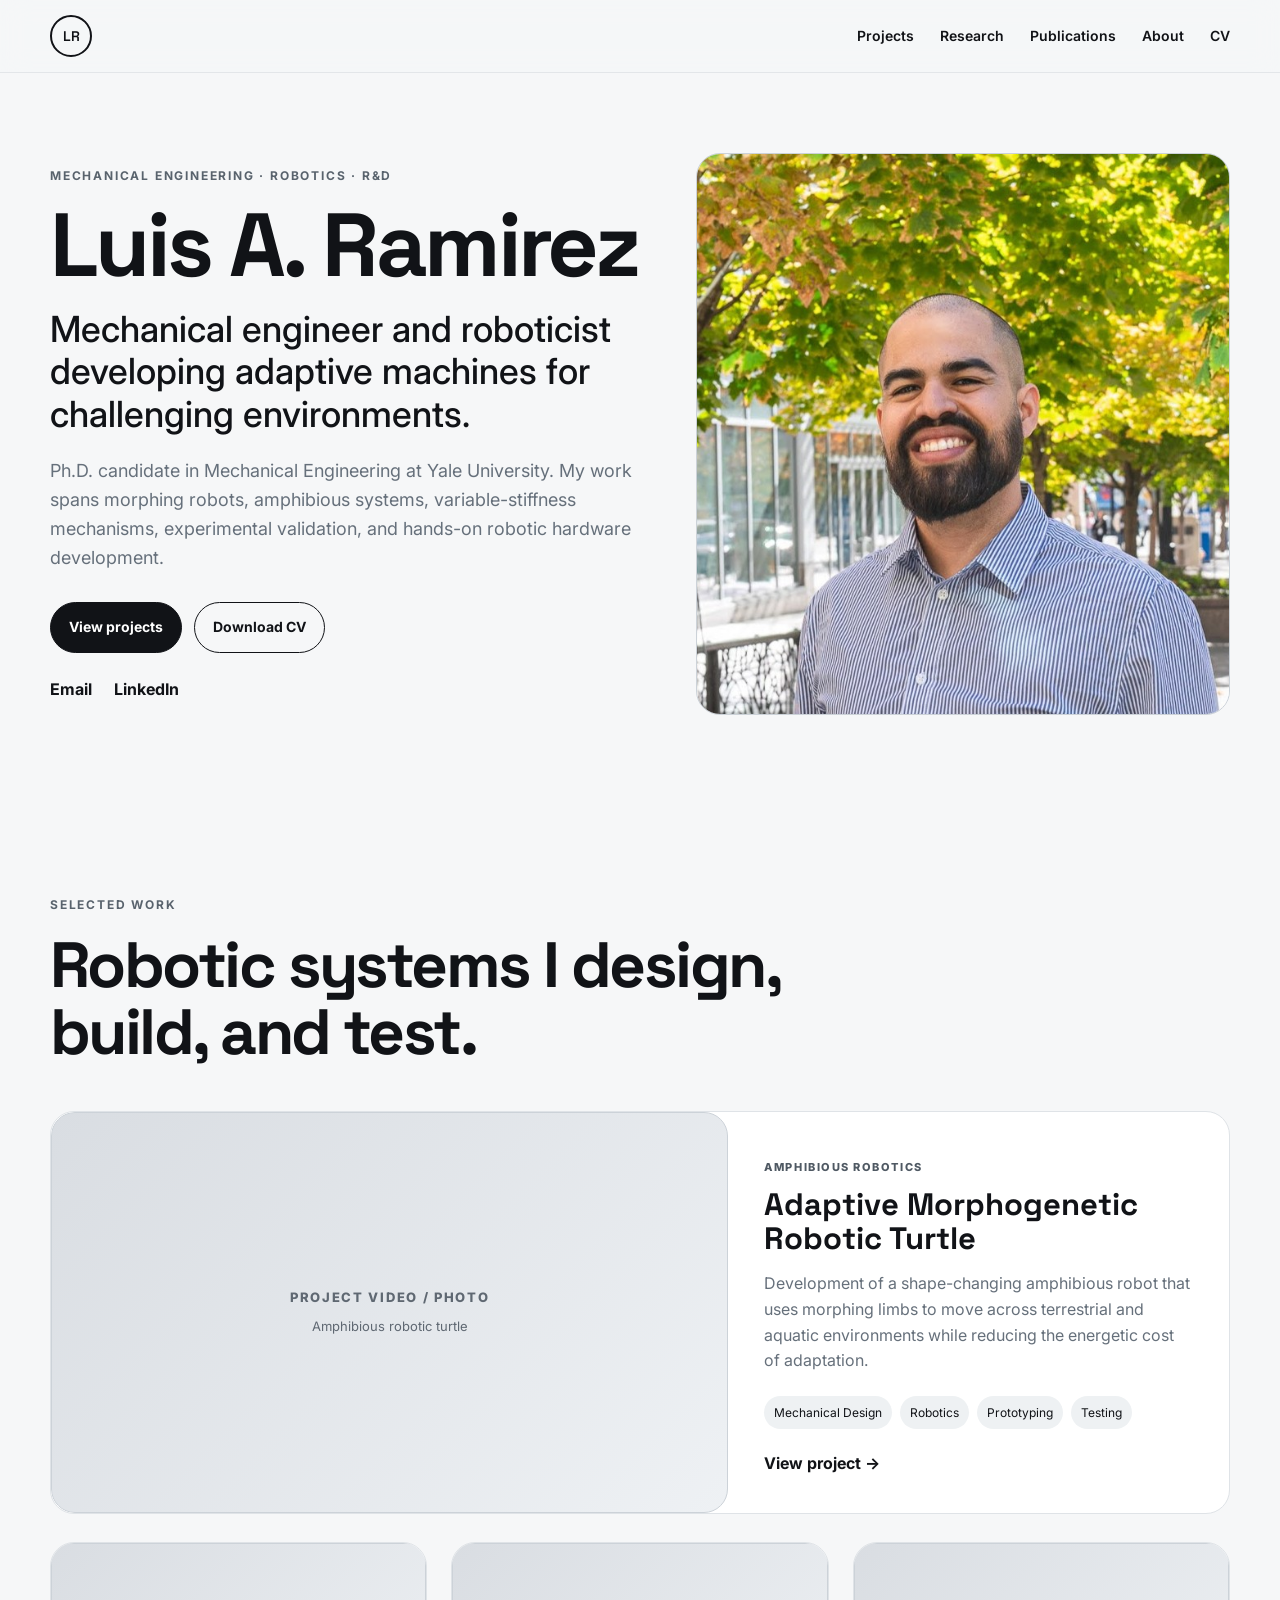
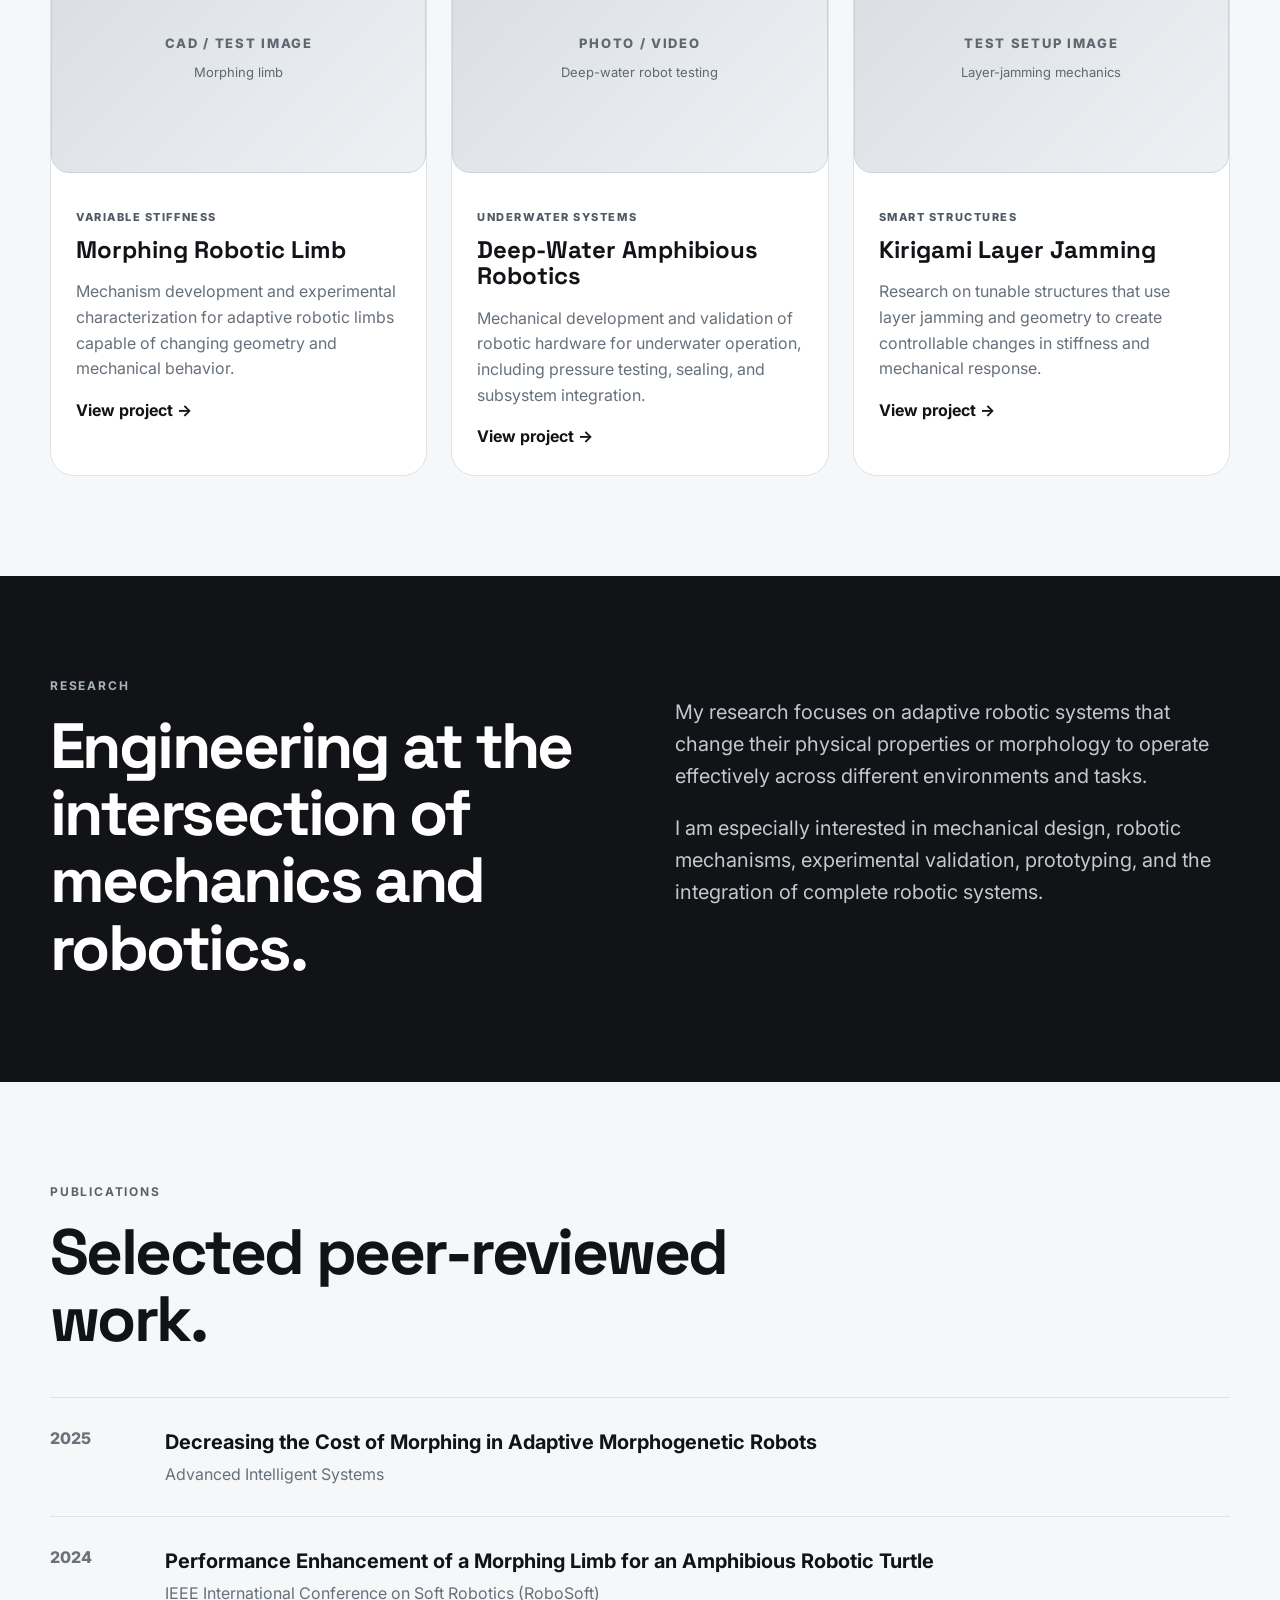
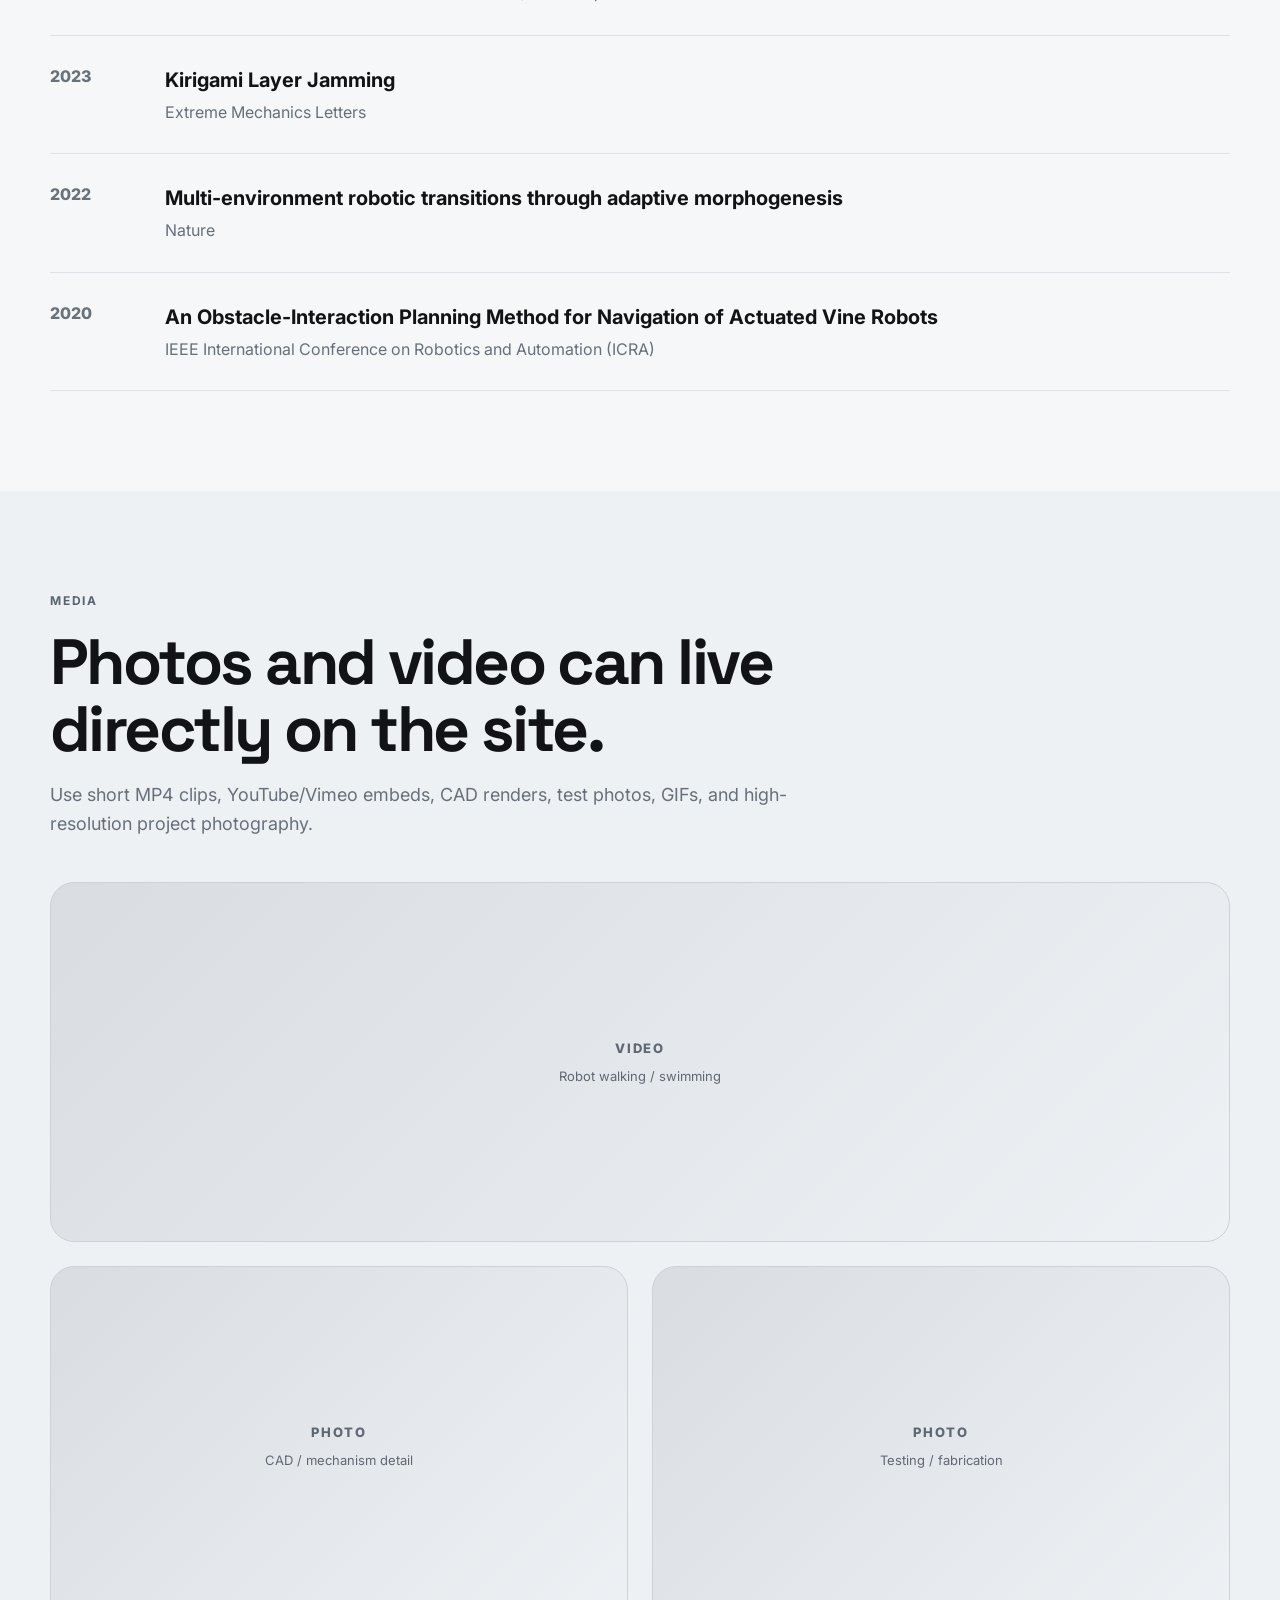
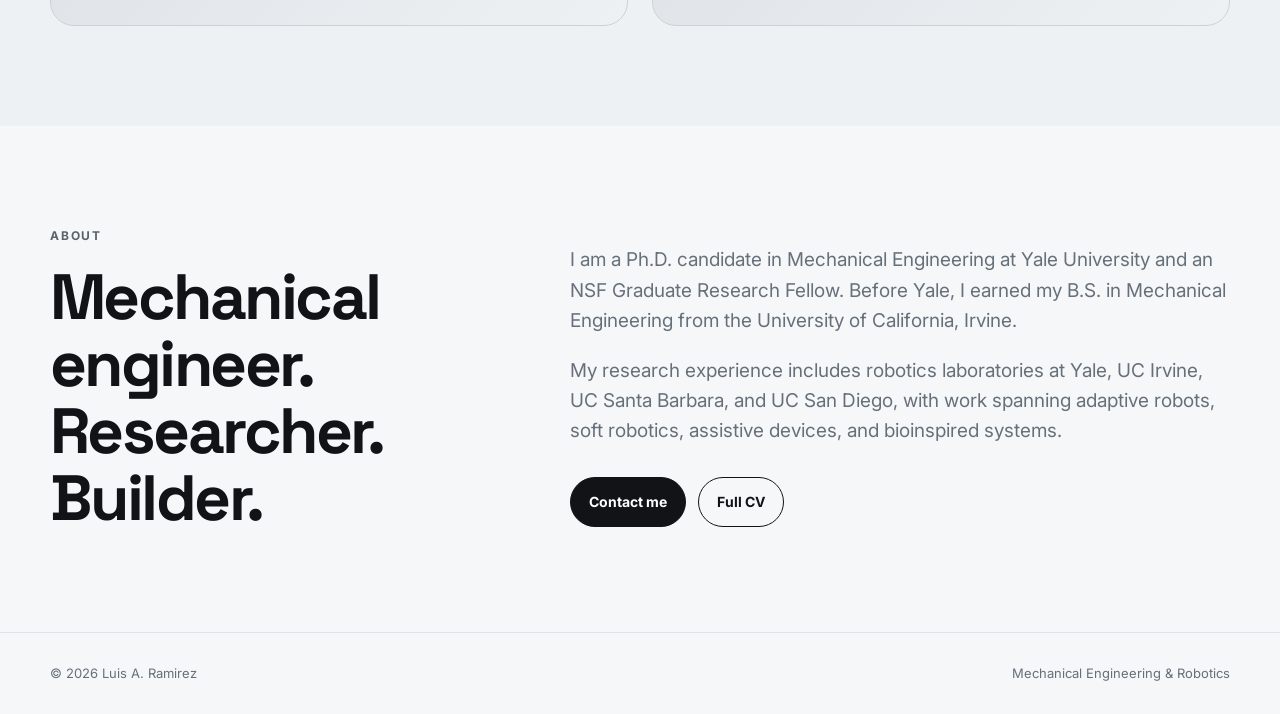
==== index.html @ f8707382 "Add headshot to homepage" ====
<!DOCTYPE html>
<html lang="en">
<head>
  <meta charset="UTF-8" />
  <meta name="viewport" content="width=device-width, initial-scale=1.0" />
  <meta name="description" content="Luis A. Ramirez — Mechanical Engineer and Roboticist. Research in adaptive, amphibious, and morphing robotic systems." />
  <title>Luis A. Ramirez | Mechanical Engineer & Roboticist</title>
  <link rel="preconnect" href="https://fonts.googleapis.com">
  <link rel="preconnect" href="https://fonts.gstatic.com" crossorigin>
  <link href="https://fonts.googleapis.com/css2?family=Inter:wght@400;500;600;700&family=Space+Grotesk:wght@500;600;700&display=swap" rel="stylesheet">
  <link rel="stylesheet" href="styles.css" />
</head>
<body>
  <header class="nav-wrap">
    <nav class="nav container">
      <a class="brand" href="#top">LR</a>
      <div class="nav-links">
        <a href="#projects">Projects</a>
        <a href="#research">Research</a>
        <a href="#publications">Publications</a>
        <a href="#about">About</a>
        <a href="Luis_Ramirez_CV.pdf" target="_blank" rel="noopener">CV</a>
      </div>
    </nav>
  </header>

  <main id="top">
    <section class="hero container">
      <div class="hero-copy">
        <p class="eyebrow">MECHANICAL ENGINEERING · ROBOTICS · R&D</p>
        <h1>Luis A. Ramirez</h1>
        <p class="hero-subtitle">Mechanical engineer and roboticist developing adaptive machines for challenging environments.</p>
        <p class="hero-body">Ph.D. candidate in Mechanical Engineering at Yale University. My work spans morphing robots, amphibious systems, variable-stiffness mechanisms, experimental validation, and hands-on robotic hardware development.</p>
        <div class="hero-actions">
          <a class="button primary" href="#projects">View projects</a>
          <a class="button secondary" href="Luis_Ramirez_CV.pdf" target="_blank" rel="noopener">Download CV</a>
        </div>
        <div class="social-row">
          <a href="mailto:luis.ramirez@yale.edu">Email</a>
          <a href="https://www.linkedin.com/in/luis-ramirez21" target="_blank" rel="noopener">LinkedIn</a>
        </div>
      </div>
      <div class="hero-media media-placeholder tall">
        <img
          src="assets/images/headshot.jpg"
          alt="Headshot of Luis Ramirez"
          style="width:100%; height:100%; min-height:560px; object-fit:cover;"
          >
      </div>

    </section>

    <section id="projects" class="section container">
      <div class="section-heading">
        <p class="eyebrow">SELECTED WORK</p>
        <h2>Robotic systems I design, build, and test.</h2>
      </div>

      <article class="project-card featured">
        <div class="project-media media-placeholder">
          <div>
            <span>PROJECT VIDEO / PHOTO</span>
            <small>Amphibious robotic turtle</small>
          </div>
        </div>
        <div class="project-copy">
          <p class="project-kicker">AMPHIBIOUS ROBOTICS</p>
          <h3>Adaptive Morphogenetic Robotic Turtle</h3>
          <p>Development of a shape-changing amphibious robot that uses morphing limbs to move across terrestrial and aquatic environments while reducing the energetic cost of adaptation.</p>
          <div class="tag-row"><span>Mechanical Design</span><span>Robotics</span><span>Prototyping</span><span>Testing</span></div>
          <a class="text-link" href="projects/amphibious-robot.html">View project →</a>
        </div>
      </article>

      <div class="project-grid">
        <article class="project-card compact">
          <div class="project-media media-placeholder small"><div><span>CAD / TEST IMAGE</span><small>Morphing limb</small></div></div>
          <div class="project-copy">
            <p class="project-kicker">VARIABLE STIFFNESS</p>
            <h3>Morphing Robotic Limb</h3>
            <p>Mechanism development and experimental characterization for adaptive robotic limbs capable of changing geometry and mechanical behavior.</p>
            <a class="text-link" href="projects/morphing-limb.html">View project →</a>
          </div>
        </article>

        <article class="project-card compact">
          <div class="project-media media-placeholder small"><div><span>PHOTO / VIDEO</span><small>Deep-water robot testing</small></div></div>
          <div class="project-copy">
            <p class="project-kicker">UNDERWATER SYSTEMS</p>
            <h3>Deep-Water Amphibious Robotics</h3>
            <p>Mechanical development and validation of robotic hardware for underwater operation, including pressure testing, sealing, and subsystem integration.</p>
            <a class="text-link" href="projects/deep-water.html">View project →</a>
          </div>
        </article>

        <article class="project-card compact">
          <div class="project-media media-placeholder small"><div><span>TEST SETUP IMAGE</span><small>Layer-jamming mechanics</small></div></div>
          <div class="project-copy">
            <p class="project-kicker">SMART STRUCTURES</p>
            <h3>Kirigami Layer Jamming</h3>
            <p>Research on tunable structures that use layer jamming and geometry to create controllable changes in stiffness and mechanical response.</p>
            <a class="text-link" href="projects/layer-jamming.html">View project →</a>
          </div>
        </article>
      </div>
    </section>

    <section id="research" class="section section-dark">
      <div class="container split">
        <div>
          <p class="eyebrow">RESEARCH</p>
          <h2>Engineering at the intersection of mechanics and robotics.</h2>
        </div>
        <div class="research-copy">
          <p>My research focuses on adaptive robotic systems that change their physical properties or morphology to operate effectively across different environments and tasks.</p>
          <p>I am especially interested in mechanical design, robotic mechanisms, experimental validation, prototyping, and the integration of complete robotic systems.</p>
        </div>
      </div>
    </section>

    <section id="publications" class="section container">
      <div class="section-heading">
        <p class="eyebrow">PUBLICATIONS</p>
        <h2>Selected peer-reviewed work.</h2>
      </div>
      <div class="pub-list">
        <article class="pub"><span>2025</span><div><h3>Decreasing the Cost of Morphing in Adaptive Morphogenetic Robots</h3><p>Advanced Intelligent Systems</p></div></article>
        <article class="pub"><span>2024</span><div><h3>Performance Enhancement of a Morphing Limb for an Amphibious Robotic Turtle</h3><p>IEEE International Conference on Soft Robotics (RoboSoft)</p></div></article>
        <article class="pub"><span>2023</span><div><h3>Kirigami Layer Jamming</h3><p>Extreme Mechanics Letters</p></div></article>
        <article class="pub"><span>2022</span><div><h3>Multi-environment robotic transitions through adaptive morphogenesis</h3><p>Nature</p></div></article>
        <article class="pub"><span>2020</span><div><h3>An Obstacle-Interaction Planning Method for Navigation of Actuated Vine Robots</h3><p>IEEE International Conference on Robotics and Automation (ICRA)</p></div></article>
      </div>
    </section>

    <section class="section media-section">
      <div class="container">
        <div class="section-heading">
          <p class="eyebrow">MEDIA</p>
          <h2>Photos and video can live directly on the site.</h2>
          <p class="section-intro">Use short MP4 clips, YouTube/Vimeo embeds, CAD renders, test photos, GIFs, and high-resolution project photography.</p>
        </div>
        <div class="media-grid">
          <div class="media-placeholder wide"><div><span>VIDEO</span><small>Robot walking / swimming</small></div></div>
          <div class="media-placeholder"><div><span>PHOTO</span><small>CAD / mechanism detail</small></div></div>
          <div class="media-placeholder"><div><span>PHOTO</span><small>Testing / fabrication</small></div></div>
        </div>
      </div>
    </section>

    <section id="about" class="section container about-grid">
      <div>
        <p class="eyebrow">ABOUT</p>
        <h2>Mechanical engineer. Researcher. Builder.</h2>
      </div>
      <div class="about-copy">
        <p>I am a Ph.D. candidate in Mechanical Engineering at Yale University and an NSF Graduate Research Fellow. Before Yale, I earned my B.S. in Mechanical Engineering from the University of California, Irvine.</p>
        <p>My research experience includes robotics laboratories at Yale, UC Irvine, UC Santa Barbara, and UC San Diego, with work spanning adaptive robots, soft robotics, assistive devices, and bioinspired systems.</p>
        <div class="about-actions"><a class="button primary" href="mailto:luis.ramirez@yale.edu">Contact me</a><a class="button secondary" href="Luis_Ramirez_CV.pdf" target="_blank" rel="noopener">Full CV</a></div>
      </div>
    </section>
  </main>

  <footer>
    <div class="container footer-inner"><span>© <span id="year"></span> Luis A. Ramirez</span><span>Mechanical Engineering & Robotics</span></div>
  </footer>
  <script src="script.js"></script>
</body>
</html>
---- styles.css ----
:root{--bg:#f6f7f8;--ink:#111317;--muted:#66707b;--line:#dfe3e7;--panel:#fff;--dark:#111317;--max:1180px;--radius:24px}
*{box-sizing:border-box}html{scroll-behavior:smooth}body{margin:0;background:var(--bg);color:var(--ink);font-family:Inter,system-ui,sans-serif;line-height:1.6}.container{width:min(var(--max),calc(100% - 40px));margin:auto}.nav-wrap{position:sticky;top:0;z-index:20;background:rgba(246,247,248,.9);backdrop-filter:blur(14px);border-bottom:1px solid rgba(223,227,231,.8)}.nav{height:72px;display:flex;align-items:center;justify-content:space-between}.brand{font:700 22px 'Space Grotesk',sans-serif;text-decoration:none;color:var(--ink);border:2px solid var(--ink);width:42px;height:42px;border-radius:50%;display:grid;place-items:center}.nav-links{display:flex;gap:26px}.nav a{color:var(--ink);text-decoration:none;font-weight:600;font-size:14px}.hero{min-height:78vh;padding:80px 0;display:grid;grid-template-columns:1.05fr .95fr;gap:56px;align-items:center}.eyebrow{font-size:12px;font-weight:700;letter-spacing:.15em;color:#59636d;margin:0 0 18px}.hero h1,.section h2{font-family:'Space Grotesk',sans-serif;letter-spacing:-.04em}.hero h1{font-size:clamp(52px,7vw,92px);line-height:.95;margin:0 0 20px}.hero-subtitle{font-size:clamp(23px,3vw,36px);line-height:1.18;font-weight:500;margin:0 0 22px}.hero-body{font-size:18px;color:var(--muted);max-width:720px}.hero-actions,.about-actions{display:flex;gap:12px;margin-top:30px;flex-wrap:wrap}.button{padding:13px 18px;border-radius:999px;text-decoration:none;font-weight:700;font-size:14px;border:1px solid var(--ink)}.primary{background:var(--ink);color:#fff}.secondary{color:var(--ink);background:transparent}.social-row{display:flex;gap:22px;margin-top:24px}.social-row a,.text-link{color:var(--ink);font-weight:700;text-decoration:none}.media-placeholder{background:linear-gradient(135deg,#d9dde2,#eef1f4);border:1px solid #ccd2d8;border-radius:var(--radius);min-height:360px;display:grid;place-items:center;text-align:center;color:#5f6872;overflow:hidden}.media-placeholder div{display:grid;gap:8px}.media-placeholder span{font-weight:800;font-size:13px;letter-spacing:.13em}.media-placeholder small{font-size:13px}.tall{min-height:560px}.small{min-height:230px;border-radius:18px}.wide{grid-column:span 2}.section{padding:100px 0}.section-heading{max-width:760px;margin-bottom:44px}.section h2{font-size:clamp(36px,5vw,64px);line-height:1.05;margin:0}.section-intro{font-size:18px;color:var(--muted)}.project-card{background:var(--panel);border:1px solid var(--line);border-radius:var(--radius);overflow:hidden}.featured{display:grid;grid-template-columns:1.15fr .85fr;margin-bottom:28px}.project-copy{padding:36px}.project-copy h3{font-family:'Space Grotesk',sans-serif;font-size:31px;line-height:1.1;margin:0 0 15px}.project-copy p{color:var(--muted)}.project-kicker{font-size:11px!important;font-weight:800;letter-spacing:.14em;color:#4f5963!important}.tag-row{display:flex;gap:8px;flex-wrap:wrap;margin:22px 0}.tag-row span{font-size:12px;background:#eef1f3;padding:7px 10px;border-radius:999px}.project-grid{display:grid;grid-template-columns:repeat(3,1fr);gap:24px}.compact .project-copy{padding:25px}.compact .project-copy h3{font-size:24px}.section-dark{background:var(--dark);color:#fff}.split{display:grid;grid-template-columns:1fr 1fr;gap:70px}.section-dark .eyebrow{color:#aab3bc}.research-copy{font-size:20px;color:#c3c9cf}.pub-list{border-top:1px solid var(--line)}.pub{display:grid;grid-template-columns:90px 1fr;gap:25px;padding:28px 0;border-bottom:1px solid var(--line)}.pub>span{font-weight:800;color:#69727b}.pub h3{font-size:20px;margin:0 0 4px}.pub p{margin:0;color:var(--muted)}.media-section{background:#eef1f3}.media-grid{display:grid;grid-template-columns:repeat(2,1fr);gap:24px}.about-grid{display:grid;grid-template-columns:.8fr 1.2fr;gap:80px}.about-copy{font-size:19px;color:var(--muted)}footer{border-top:1px solid var(--line);padding:30px 0}.footer-inner{display:flex;justify-content:space-between;color:var(--muted);font-size:13px}@media(max-width:900px){.nav-links{gap:14px}.nav-links a:nth-child(3),.nav-links a:nth-child(4){display:none}.hero,.featured,.split,.about-grid{grid-template-columns:1fr}.hero{padding-top:50px}.tall{min-height:420px}.project-grid{grid-template-columns:1fr}.wide{grid-column:auto}.media-grid{grid-template-columns:1fr}}@media(max-width:560px){.container{width:min(var(--max),calc(100% - 24px))}.nav{height:64px}.nav-links{gap:10px}.nav a{font-size:12px}.hero{padding:46px 0}.hero h1{font-size:52px}.section{padding:72px 0}.project-copy{padding:24px}.media-placeholder{min-height:260px}.pub{grid-template-columns:60px 1fr}.footer-inner{flex-direction:column;gap:6px}}
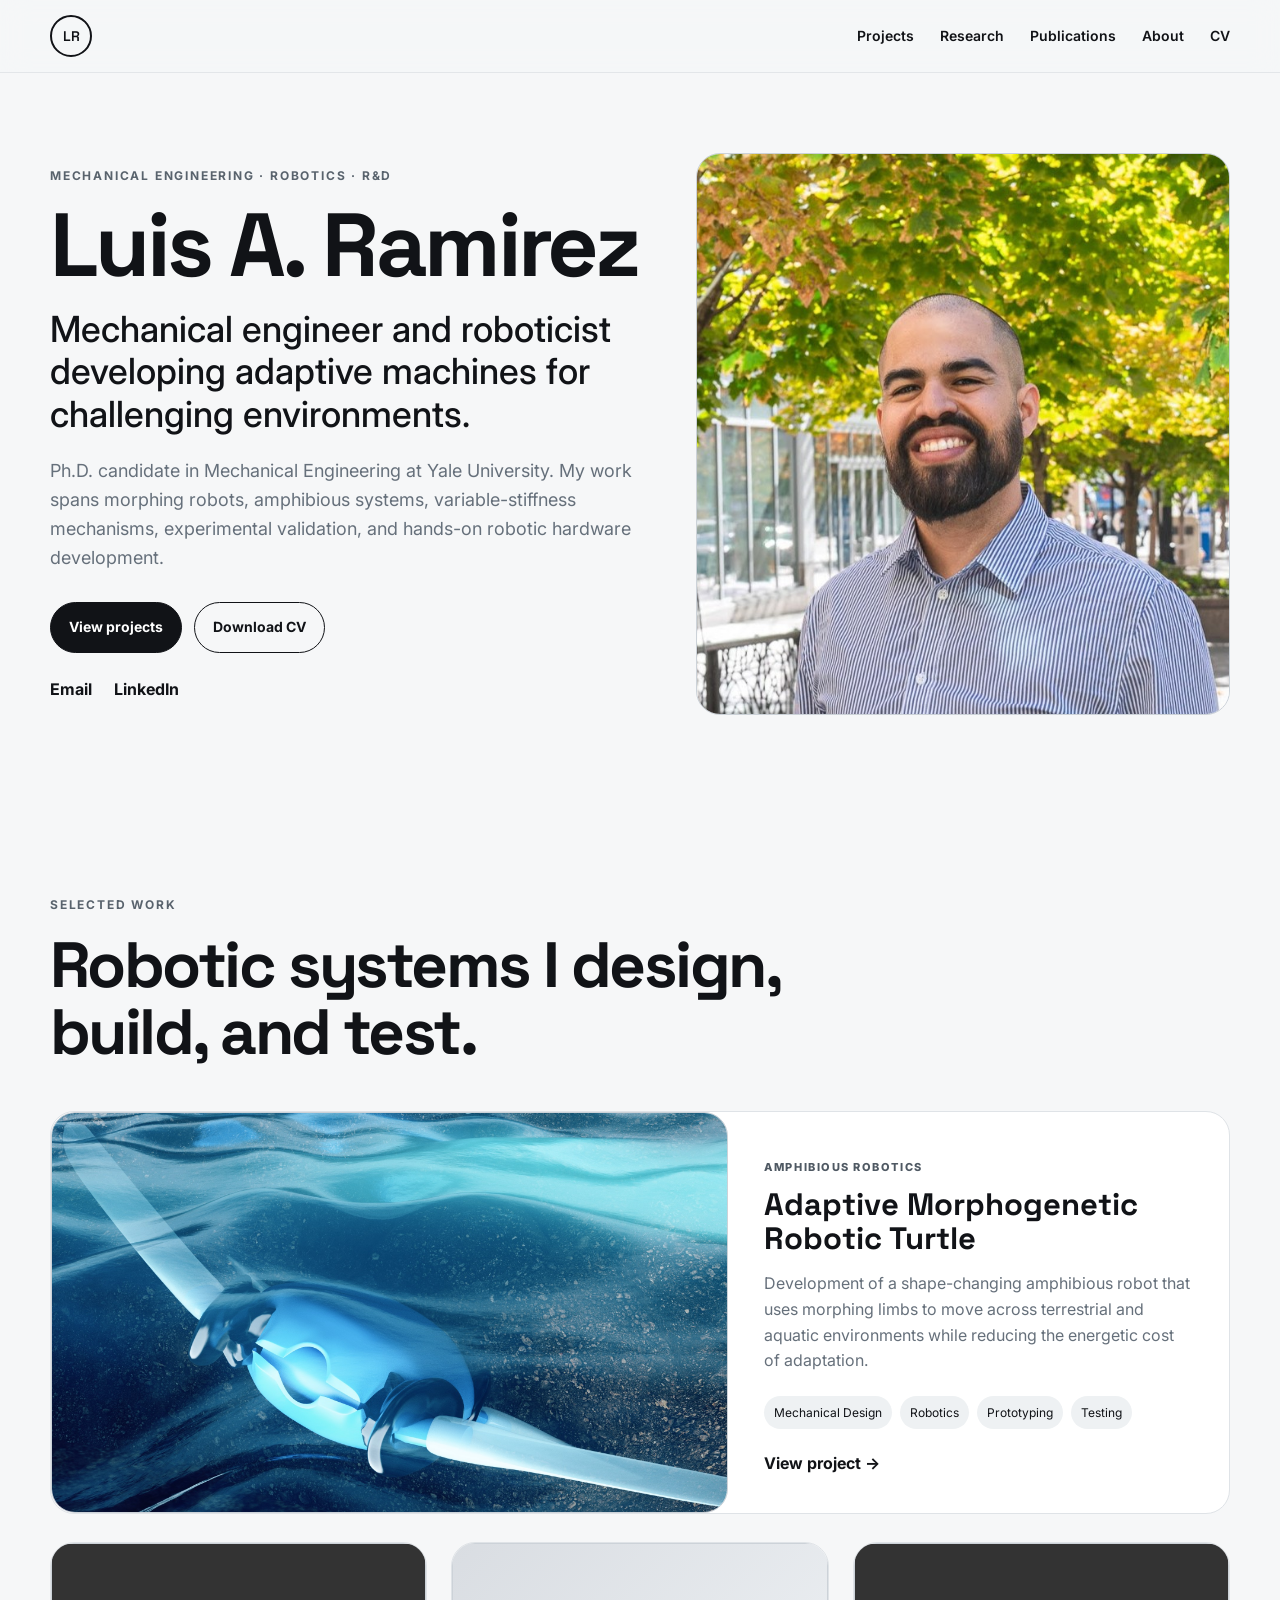
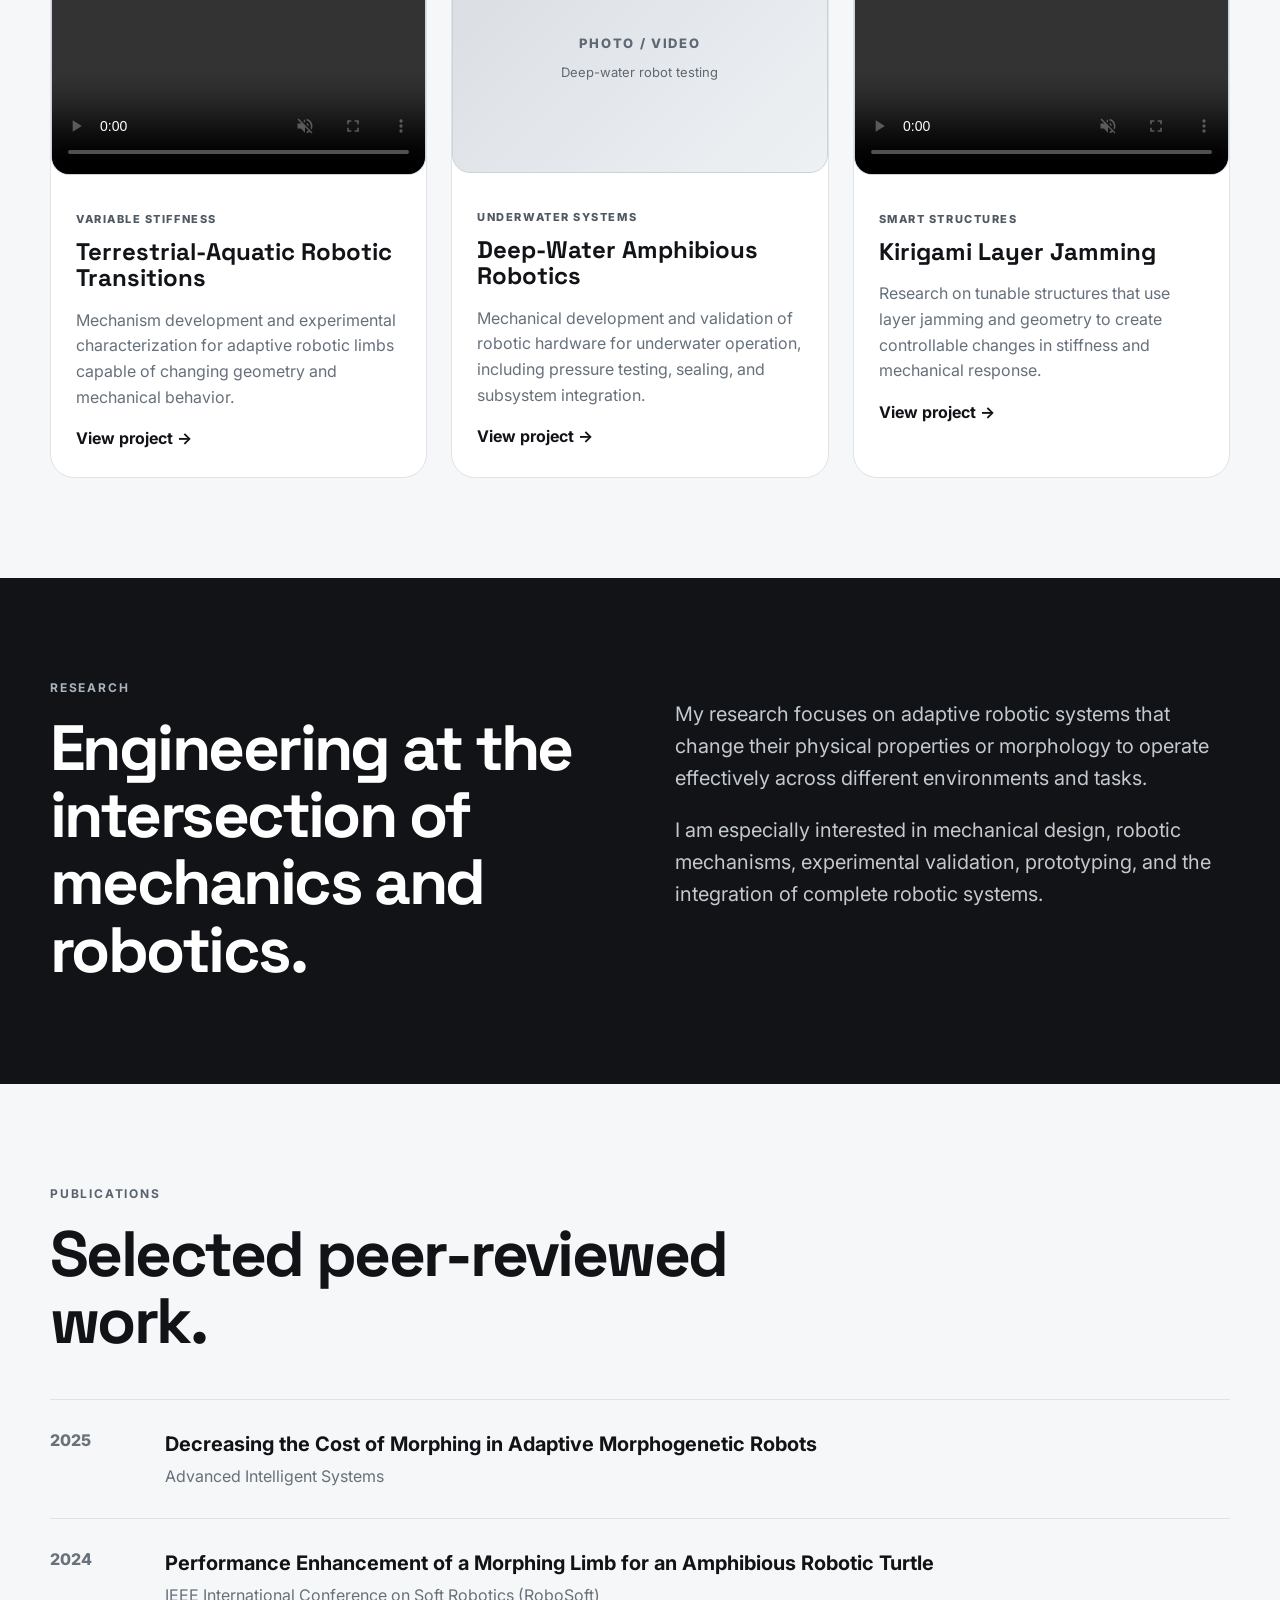
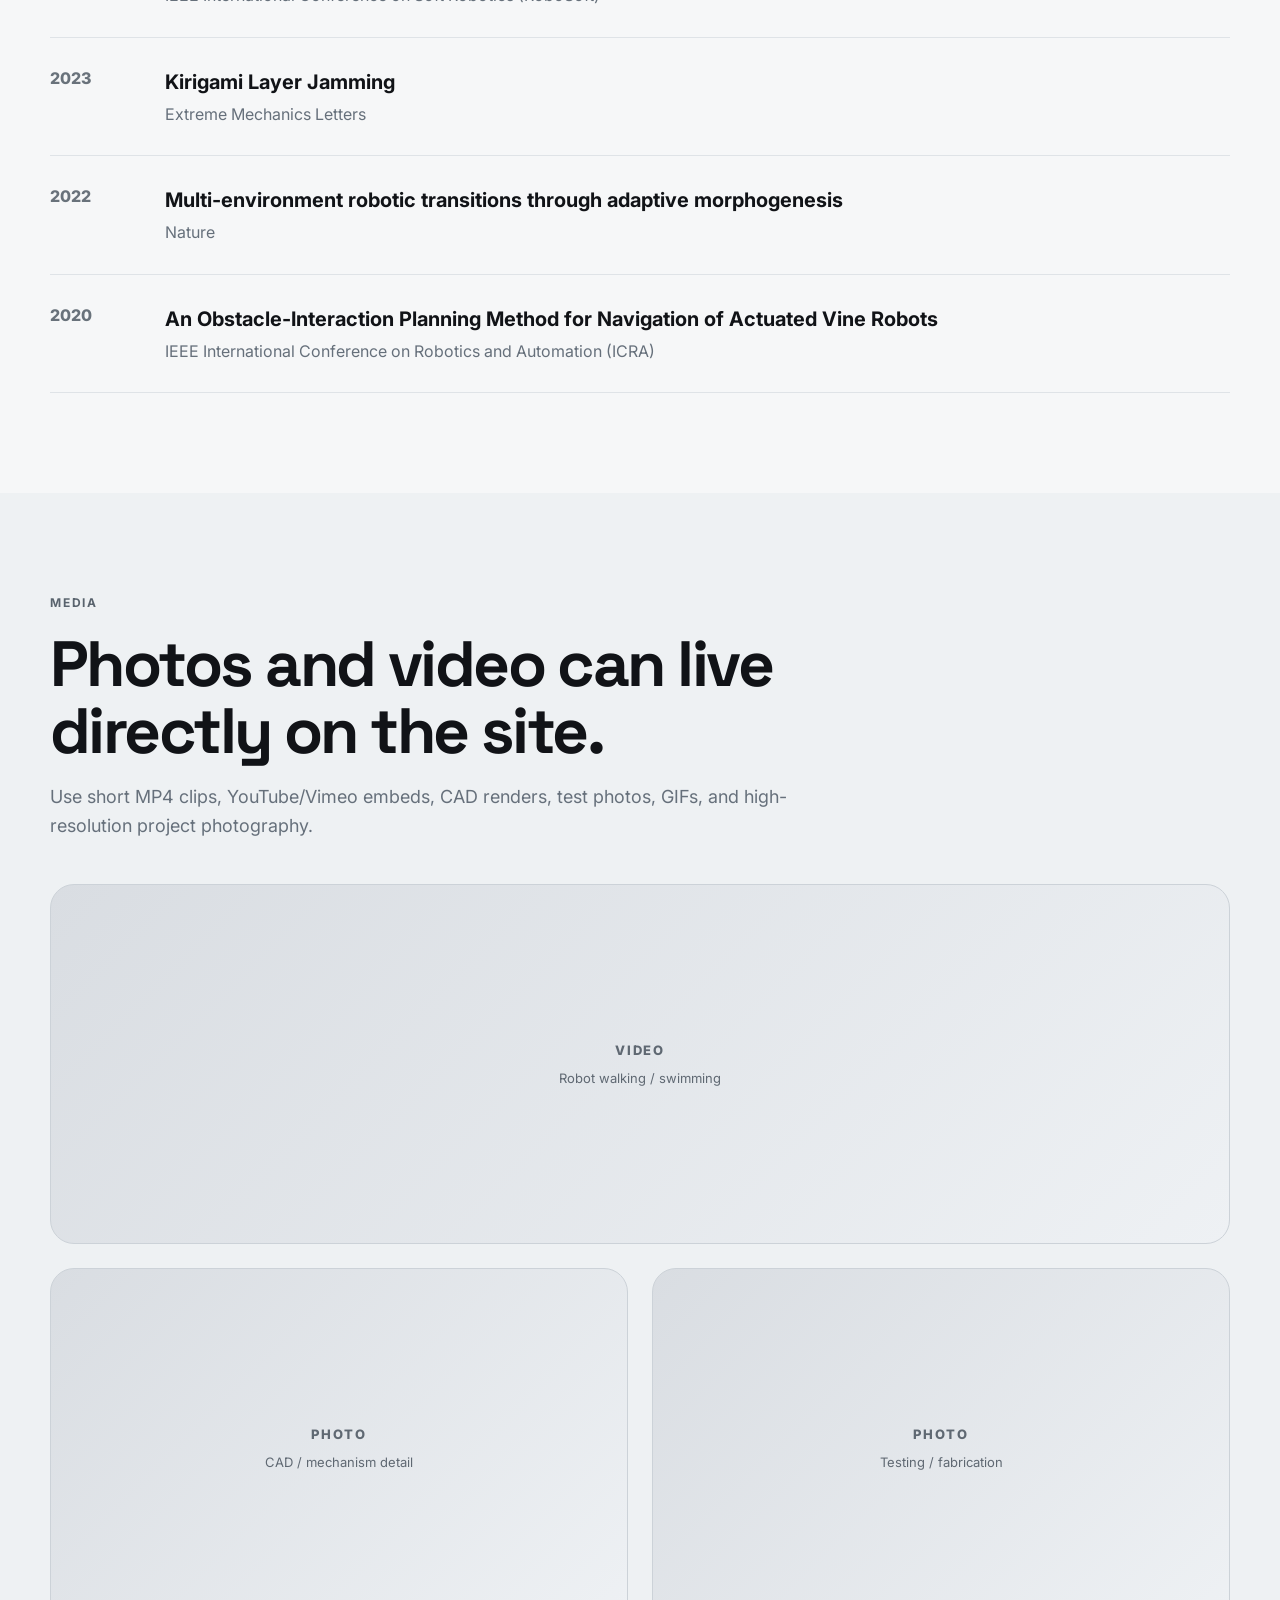
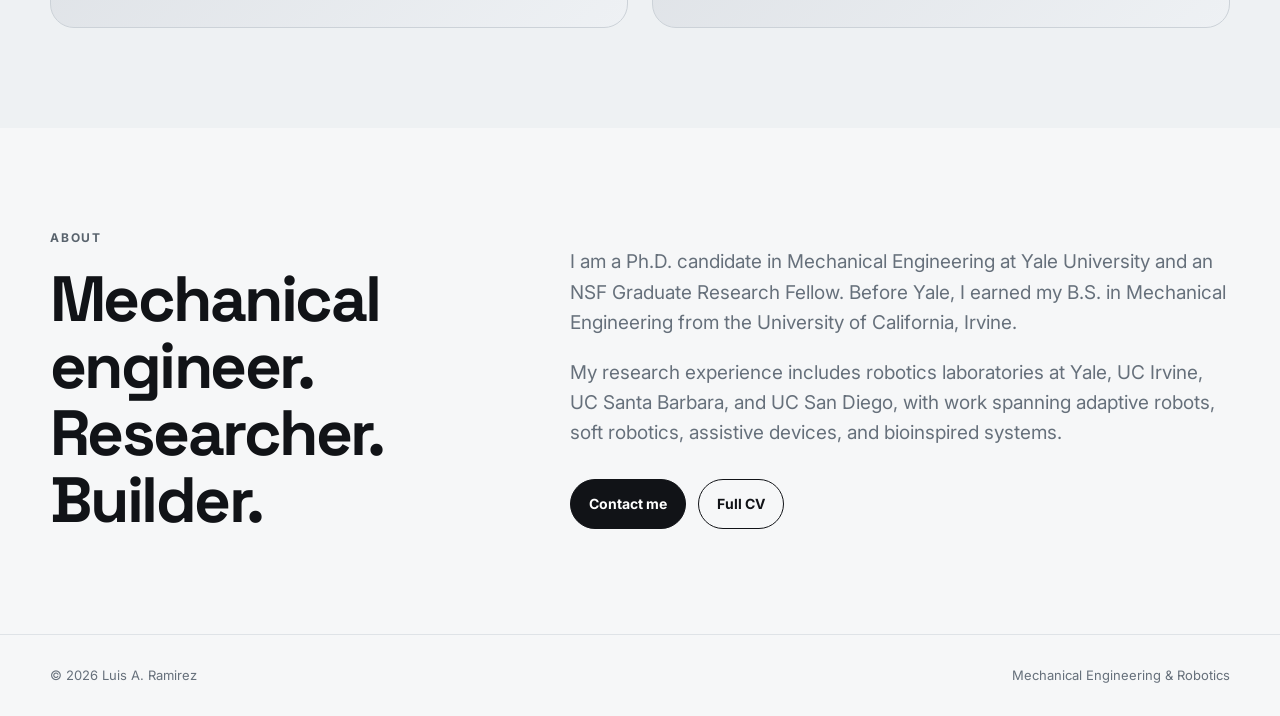
==== commit 7b9a25d2: "Add turtle artwork and transition video" ====
--- a/index.html
+++ b/index.html
@@ -58,10 +58,7 @@
 
       <article class="project-card featured">
         <div class="project-media media-placeholder">
-          <div>
-            <span>PROJECT VIDEO / PHOTO</span>
-            <small>Amphibious robotic turtle</small>
-          </div>
+          <img src="assets/images/swimming-cover-art.jpg" alt="Adaptive Morphogenetic Robotic Turtle swimming" style="width:100%;height:100%;min-height:360px;object-fit:cover;">
         </div>
         <div class="project-copy">
           <p class="project-kicker">AMPHIBIOUS ROBOTICS</p>
@@ -74,10 +71,15 @@
 
       <div class="project-grid">
         <article class="project-card compact">
-          <div class="project-media media-placeholder small"><div><span>CAD / TEST IMAGE</span><small>Morphing limb</small></div></div>
+          <div class="project-media media-placeholder small">
+            <video controls muted loop playsinline preload="metadata" style="width:100%;height:100%;min-height:230px;object-fit:cover;">
+              <source src="assets/videos/JART transition.mp4" type="video/mp4">
+              Your browser does not support the video tag.
+            </video>
+          </div>
           <div class="project-copy">
             <p class="project-kicker">VARIABLE STIFFNESS</p>
-            <h3>Morphing Robotic Limb</h3>
+            <h3>Terrestrial-Aquatic Robotic Transitions</h3>
             <p>Mechanism development and experimental characterization for adaptive robotic limbs capable of changing geometry and mechanical behavior.</p>
             <a class="text-link" href="projects/morphing-limb.html">View project →</a>
           </div>
@@ -94,7 +96,12 @@
         </article>
 
         <article class="project-card compact">
-          <div class="project-media media-placeholder small"><div><span>TEST SETUP IMAGE</span><small>Layer-jamming mechanics</small></div></div>
+          <div class="project-media media-placeholder small">
+            <video controls muted loop playsinline preload="metadata" style="width:100%;height:100%;min-height:230px;object-fit:cover;">
+              <source src="assets/videos/Kirigami2x_v2.mp4" type="video/mp4">
+              Your browser does not support the video tag.
+            </video>
+          </div>
           <div class="project-copy">
             <p class="project-kicker">SMART STRUCTURES</p>
             <h3>Kirigami Layer Jamming</h3>
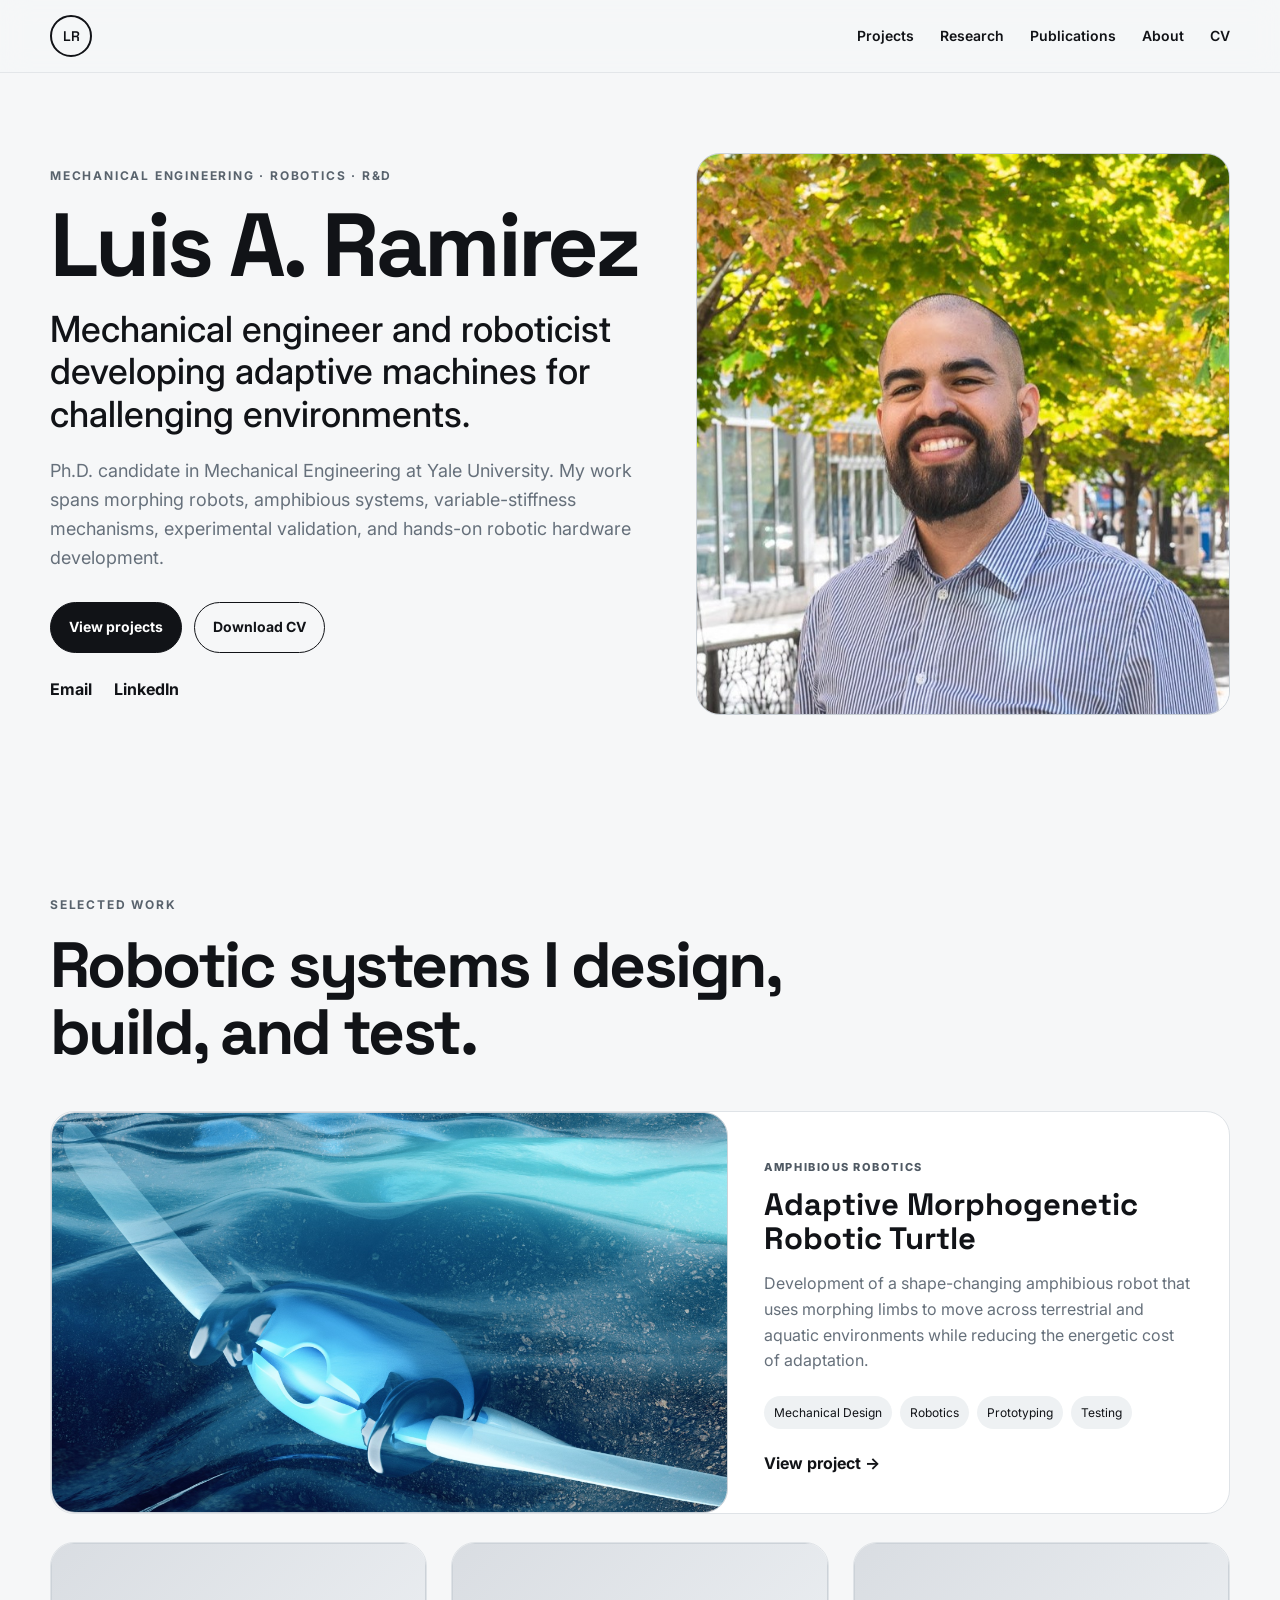
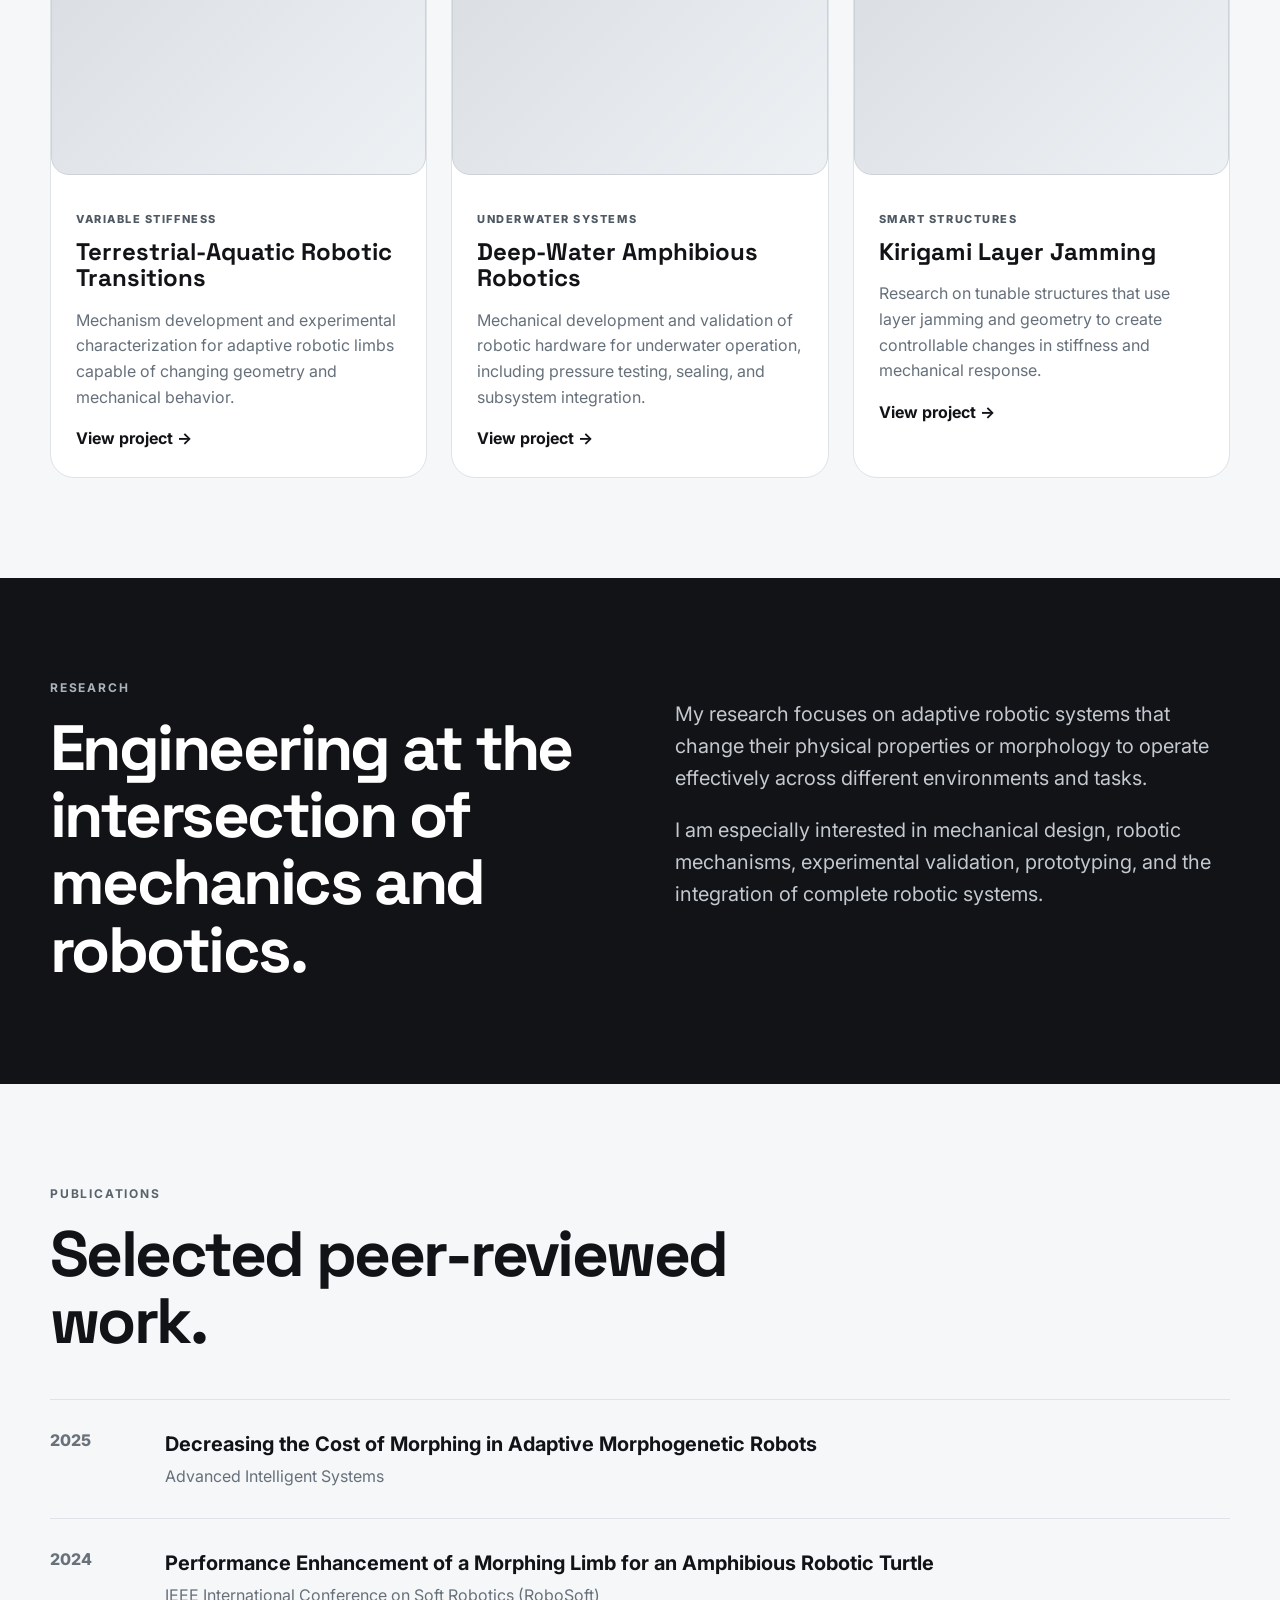
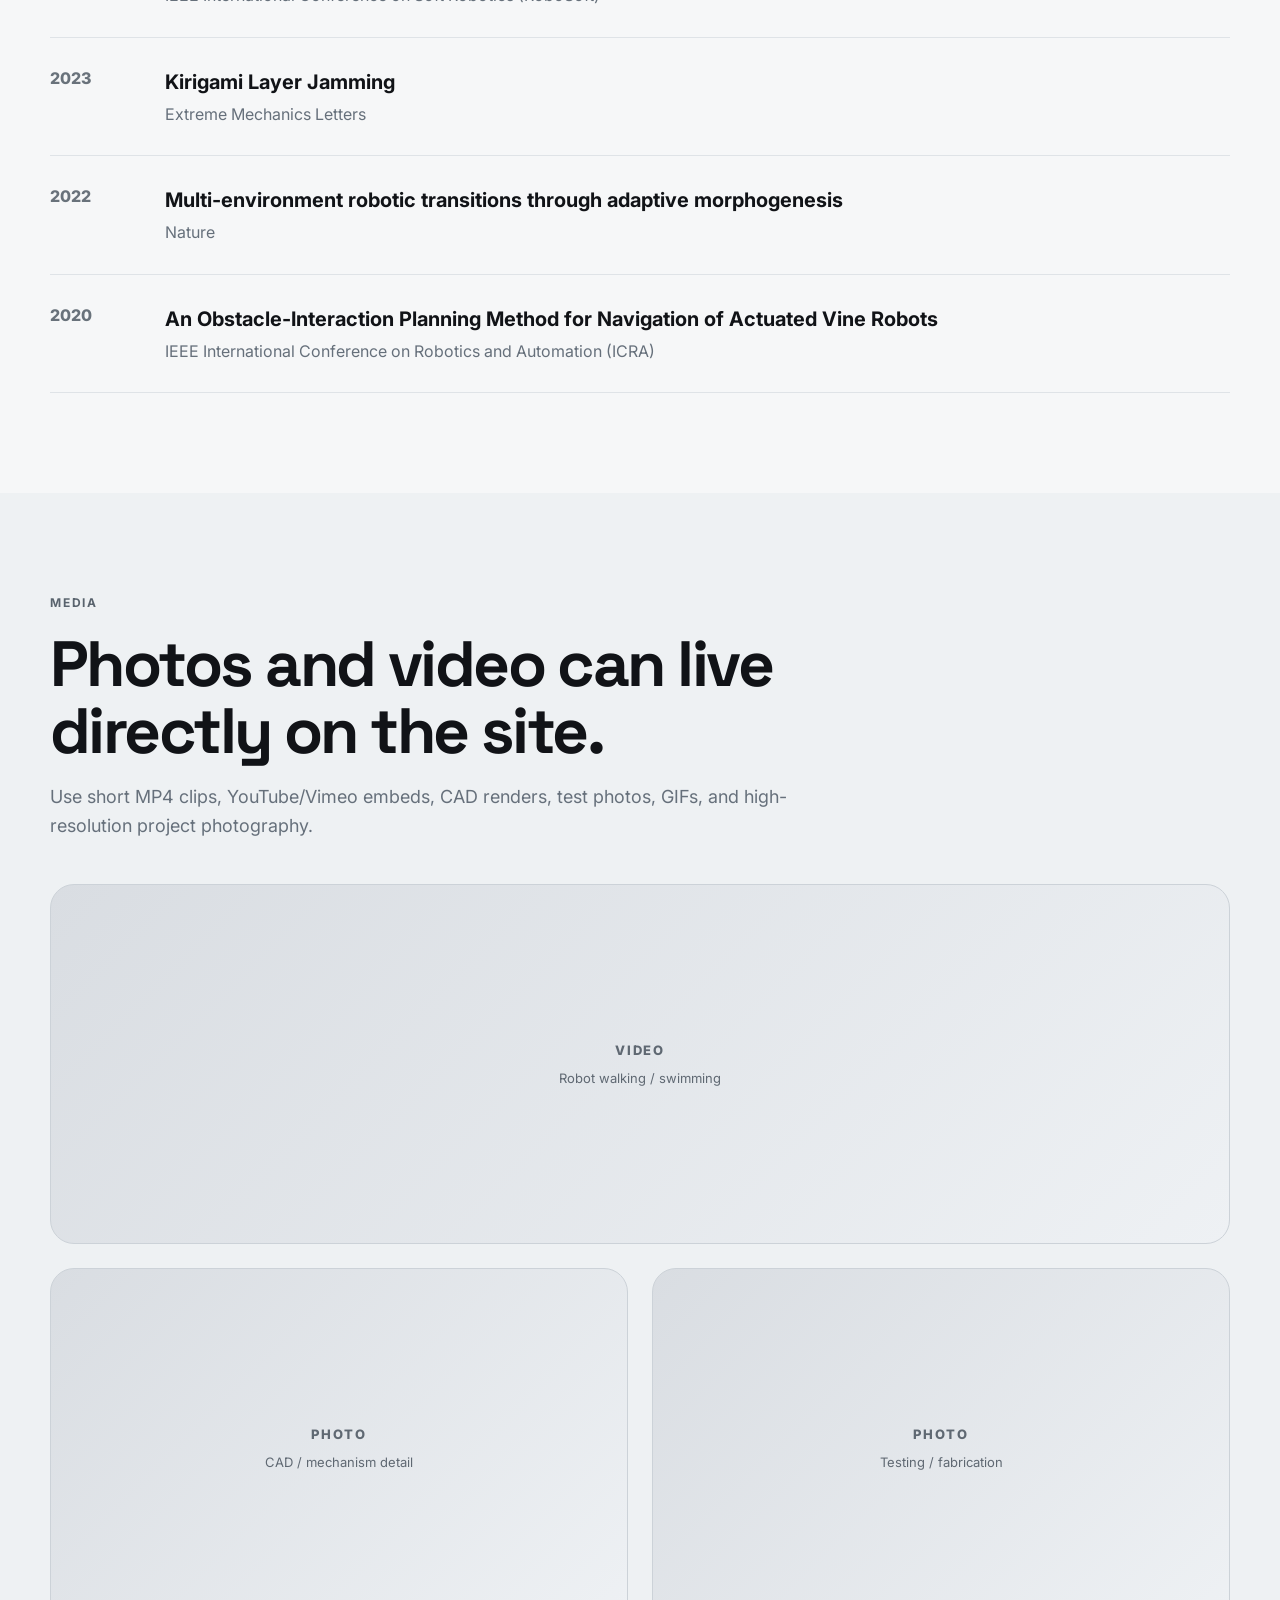
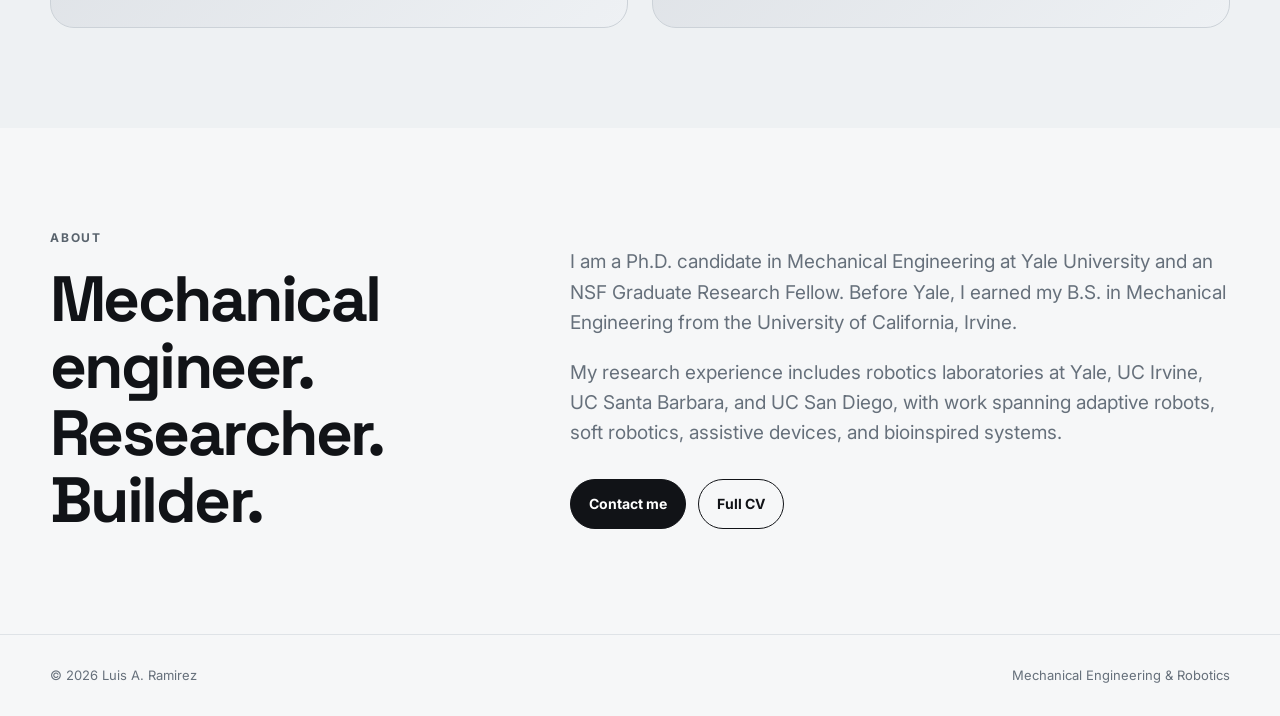
==== commit 50f0fd8e: "Add deep-water diving video" ====
--- a/index.html
+++ b/index.html
@@ -72,7 +72,7 @@
       <div class="project-grid">
         <article class="project-card compact">
           <div class="project-media media-placeholder small">
-            <video controls muted loop playsinline preload="metadata" style="width:100%;height:100%;min-height:230px;object-fit:cover;">
+            <video autoplay muted loop playsinline preload="metadata" style="width:100%;height:100%;min-height:230px;object-fit:cover;">
               <source src="assets/videos/JART transition.mp4" type="video/mp4">
               Your browser does not support the video tag.
             </video>
@@ -86,7 +86,12 @@
         </article>
 
         <article class="project-card compact">
-          <div class="project-media media-placeholder small"><div><span>PHOTO / VIDEO</span><small>Deep-water robot testing</small></div></div>
+          <div class="project-media media-placeholder small">
+            <video autoplay muted loop playsinline preload="metadata" style="width:100%;height:100%;min-height:230px;object-fit:cover;">
+              <source src="assets/videos/shortened_dive.mp4" type="video/mp4">
+              Your browser does not support the video tag.
+            </video>
+          </div>
           <div class="project-copy">
             <p class="project-kicker">UNDERWATER SYSTEMS</p>
             <h3>Deep-Water Amphibious Robotics</h3>
@@ -97,7 +102,7 @@
 
         <article class="project-card compact">
           <div class="project-media media-placeholder small">
-            <video controls muted loop playsinline preload="metadata" style="width:100%;height:100%;min-height:230px;object-fit:cover;">
+            <video autoplay muted loop playsinline preload="metadata" style="width:100%;height:100%;min-height:230px;object-fit:cover;">
               <source src="assets/videos/Kirigami2x_v2.mp4" type="video/mp4">
               Your browser does not support the video tag.
             </video>
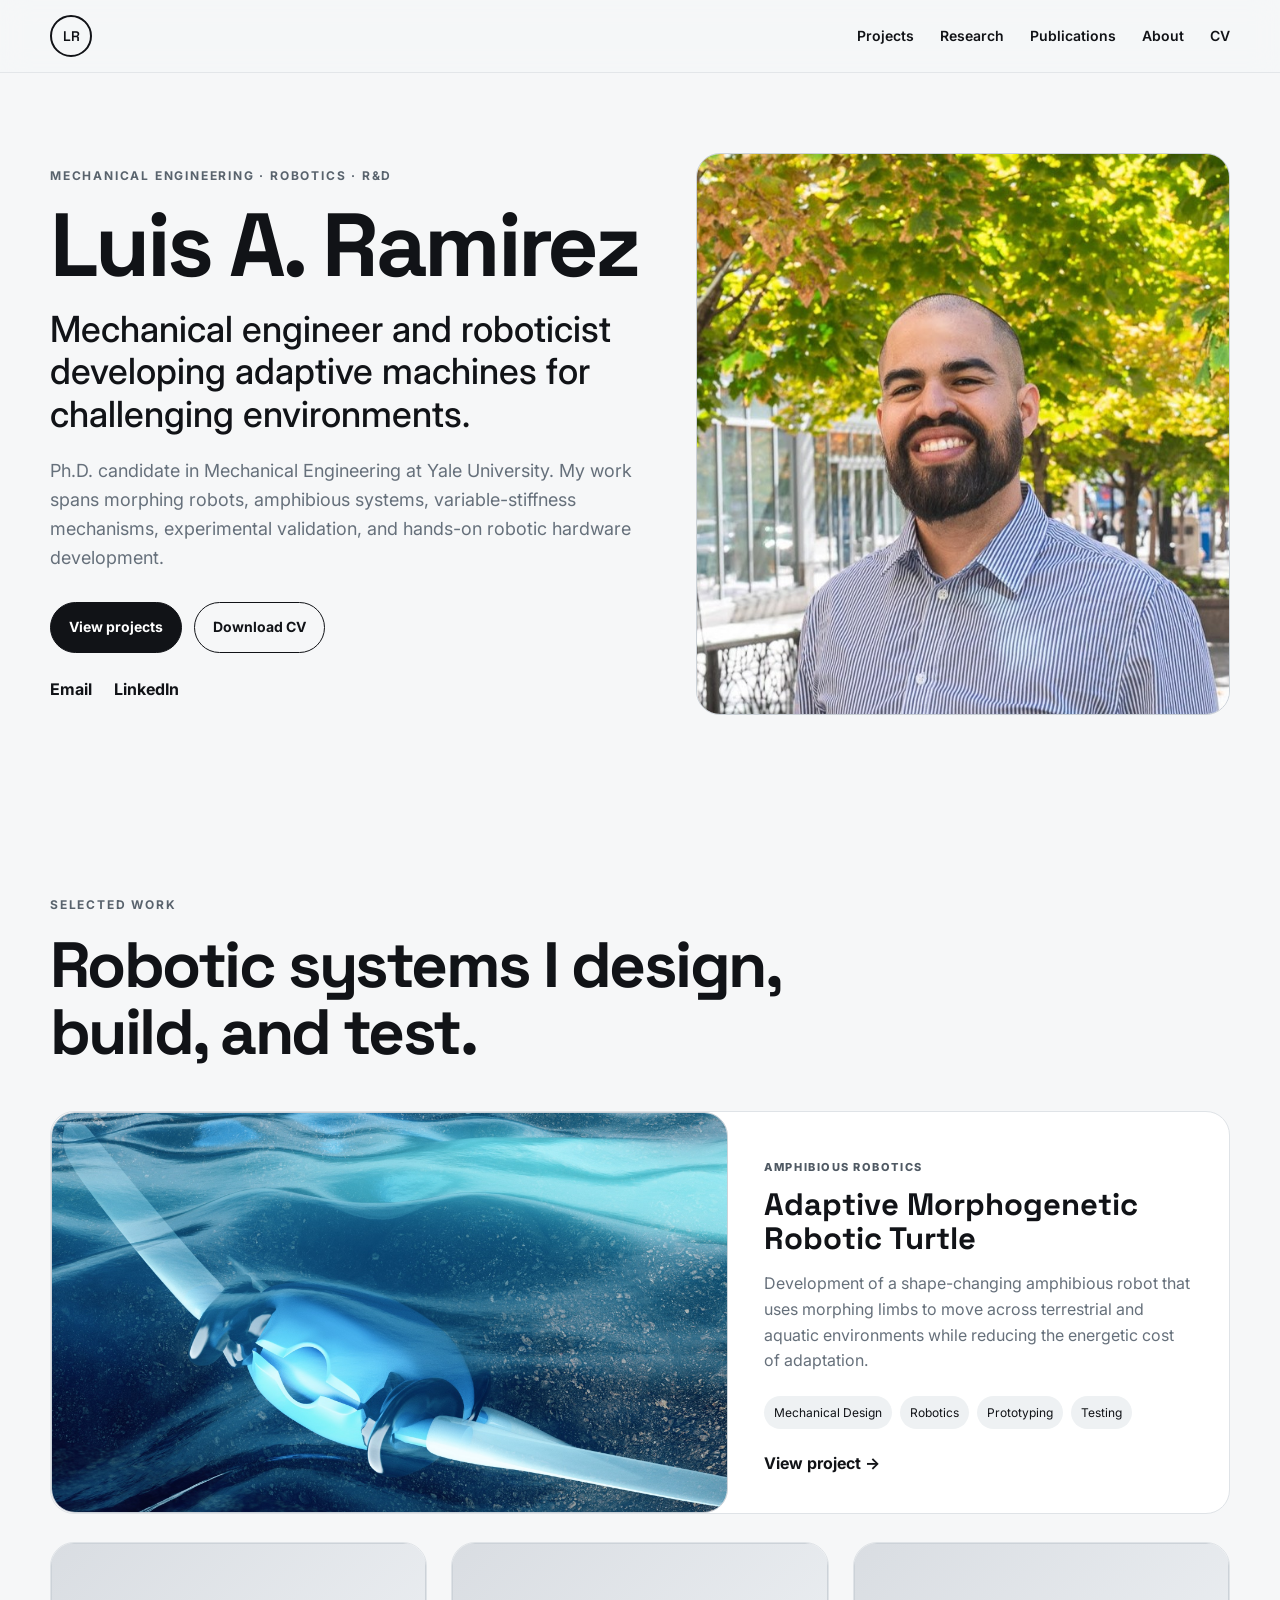
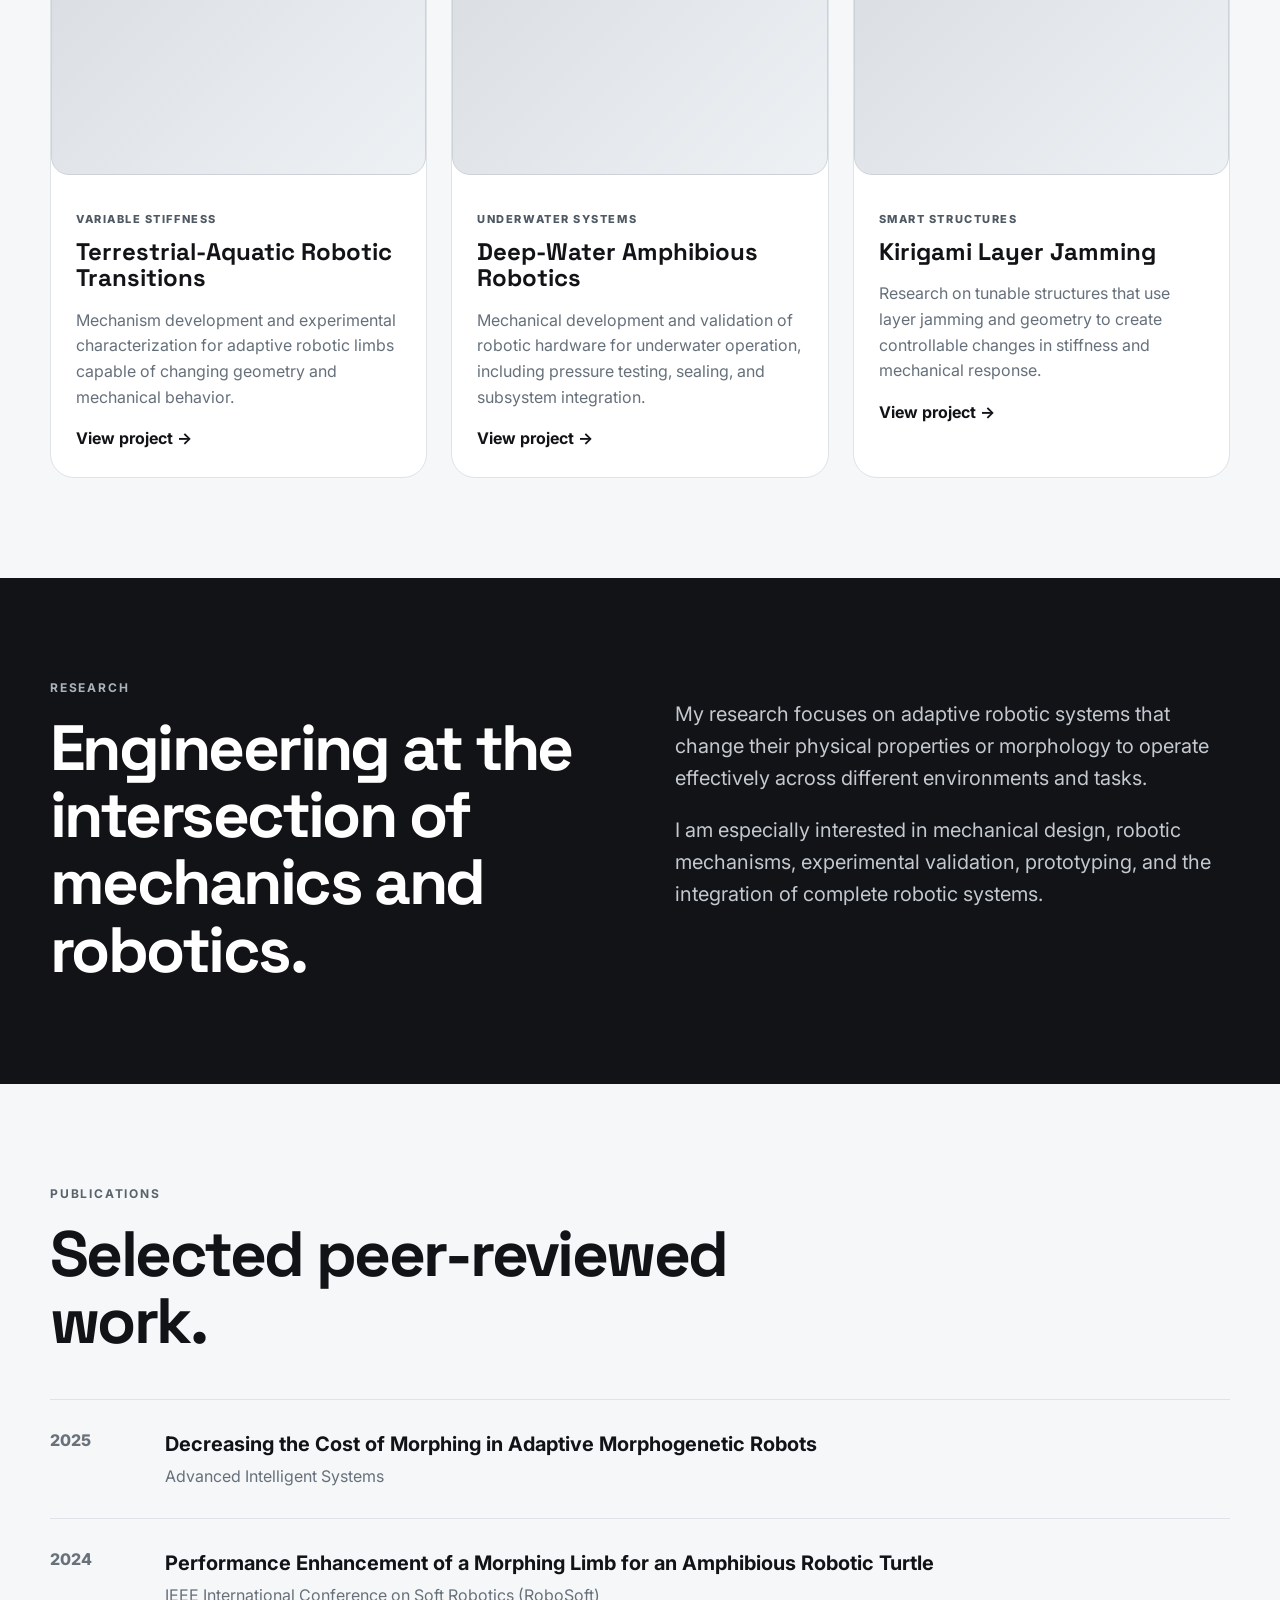
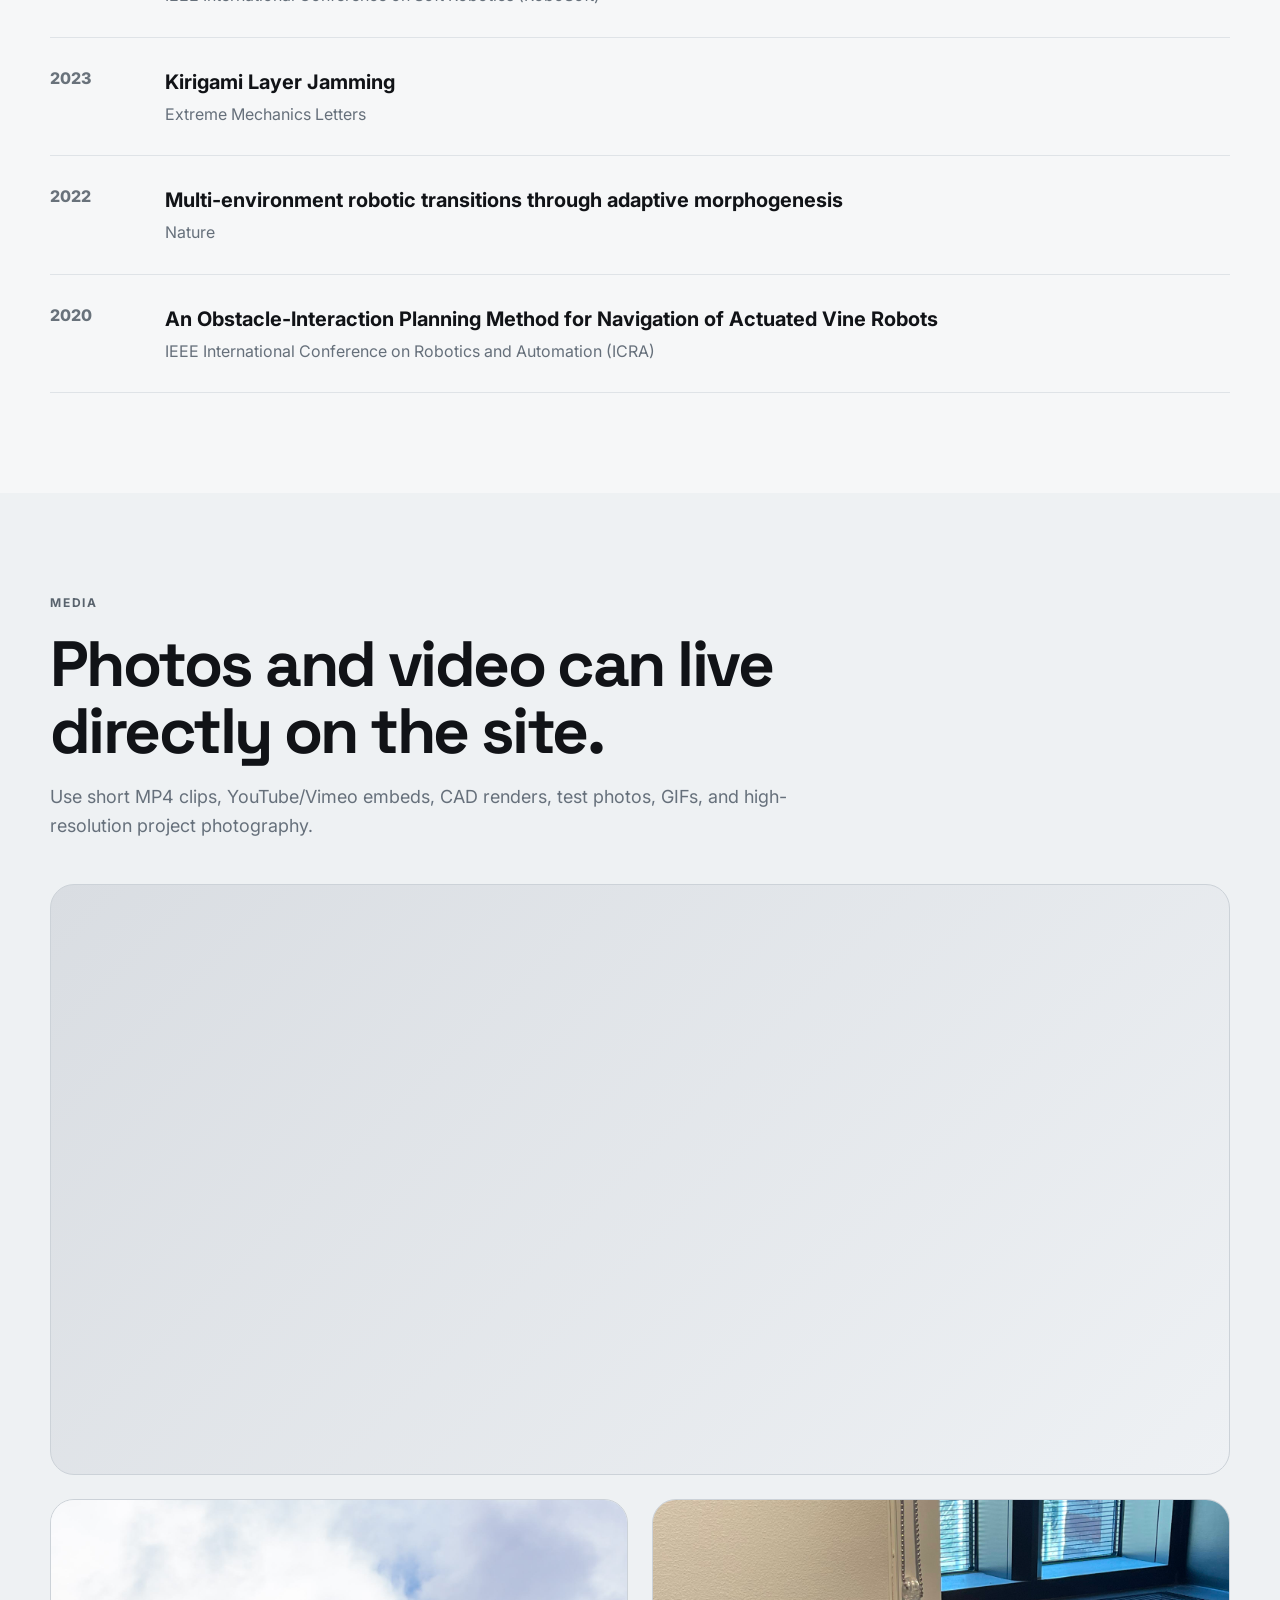
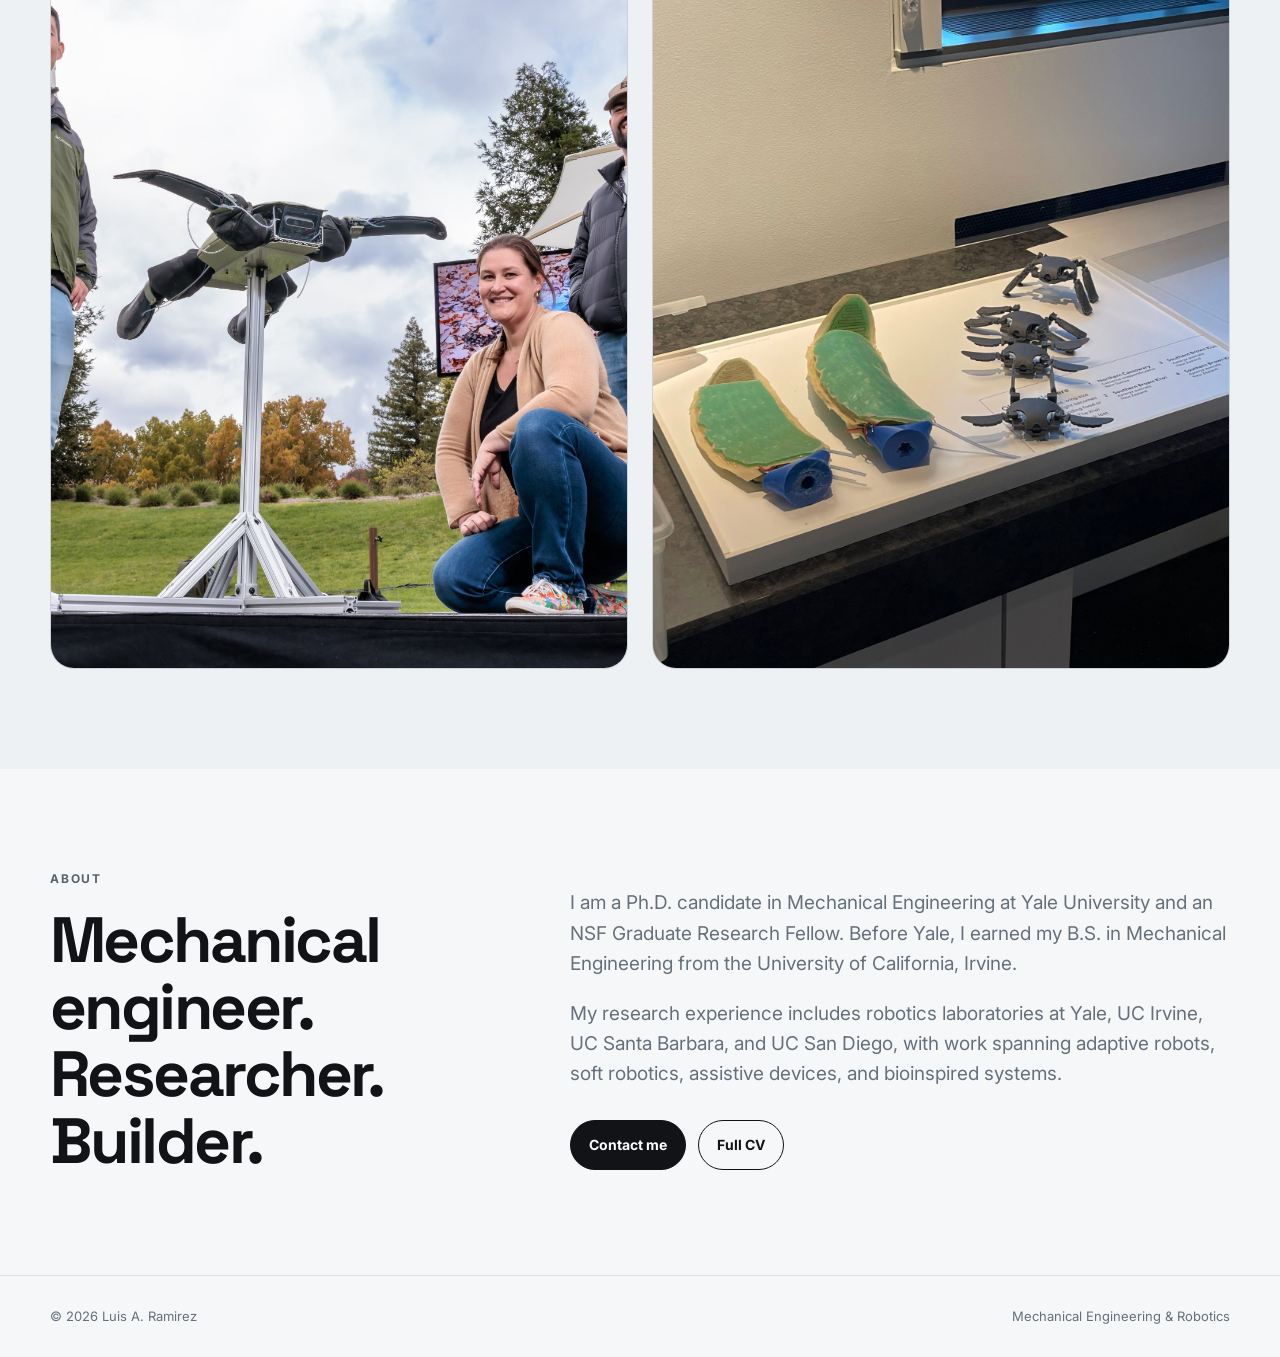
==== commit d3db3de6: "Add MARS and museum photos" ====
--- a/index.html
+++ b/index.html
@@ -152,9 +152,18 @@
           <p class="section-intro">Use short MP4 clips, YouTube/Vimeo embeds, CAD renders, test photos, GIFs, and high-resolution project photography.</p>
         </div>
         <div class="media-grid">
-          <div class="media-placeholder wide"><div><span>VIDEO</span><small>Robot walking / swimming</small></div></div>
-          <div class="media-placeholder"><div><span>PHOTO</span><small>CAD / mechanism detail</small></div></div>
-          <div class="media-placeholder"><div><span>PHOTO</span><small>Testing / fabrication</small></div></div>
+          <div class="media-placeholder wide">
+            <video autoplay muted loop playsinline preload="metadata" style="width:100%;height:100%;min-height:360px;object-fit:cover;">
+              <source src="assets/videos/5x_diving_return_single_view.mp4" type="video/mp4">
+              Your browser does not support the video tag.
+            </video>
+          </div>
+          <div class="media-placeholder">
+            <img src="assets/images/MARS.jpeg" alt="MARS project team with an adaptive robotic turtle" loading="lazy" style="width:100%;height:100%;min-height:360px;object-fit:cover;">
+          </div>
+          <div class="media-placeholder">
+            <img src="assets/images/museum.jpg" alt="Bio-inspired robotic prototypes displayed in a museum" loading="lazy" style="width:100%;height:100%;min-height:360px;object-fit:cover;object-position:center 65%;">
+          </div>
         </div>
       </div>
     </section>
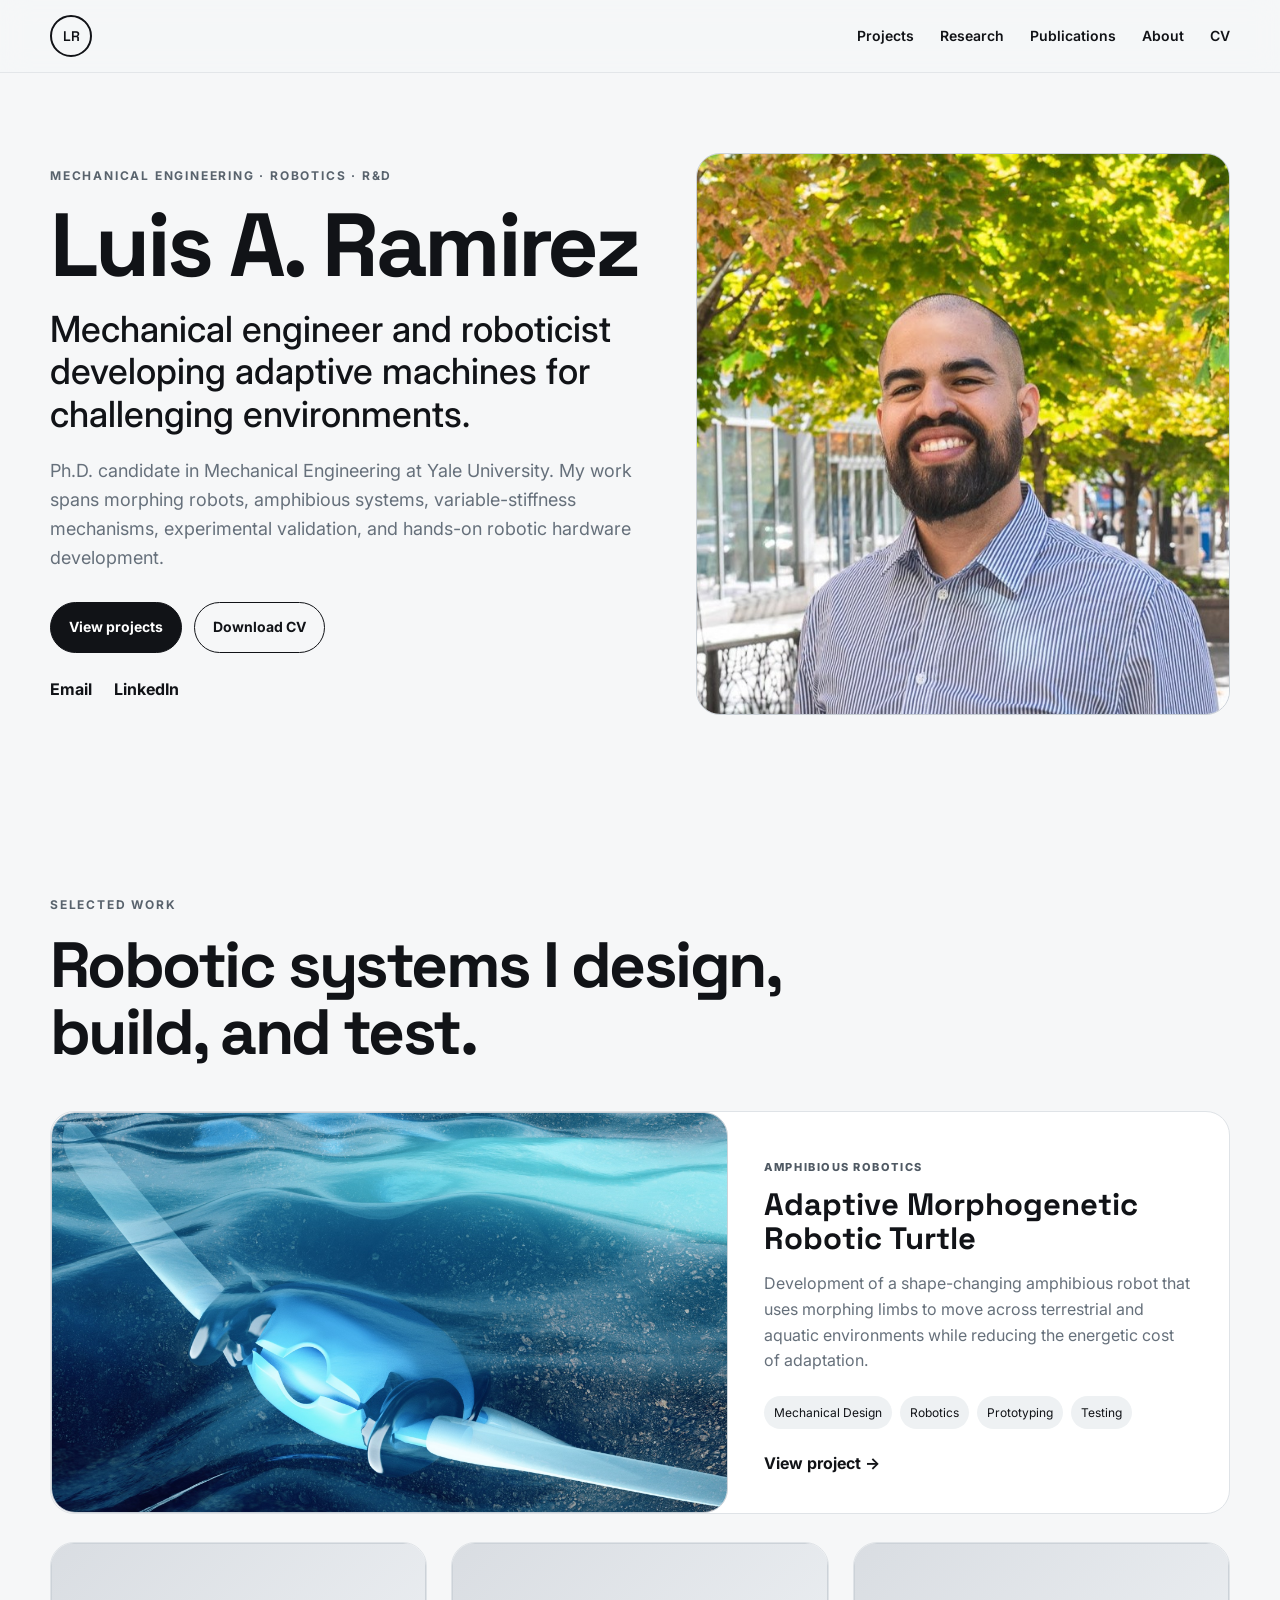
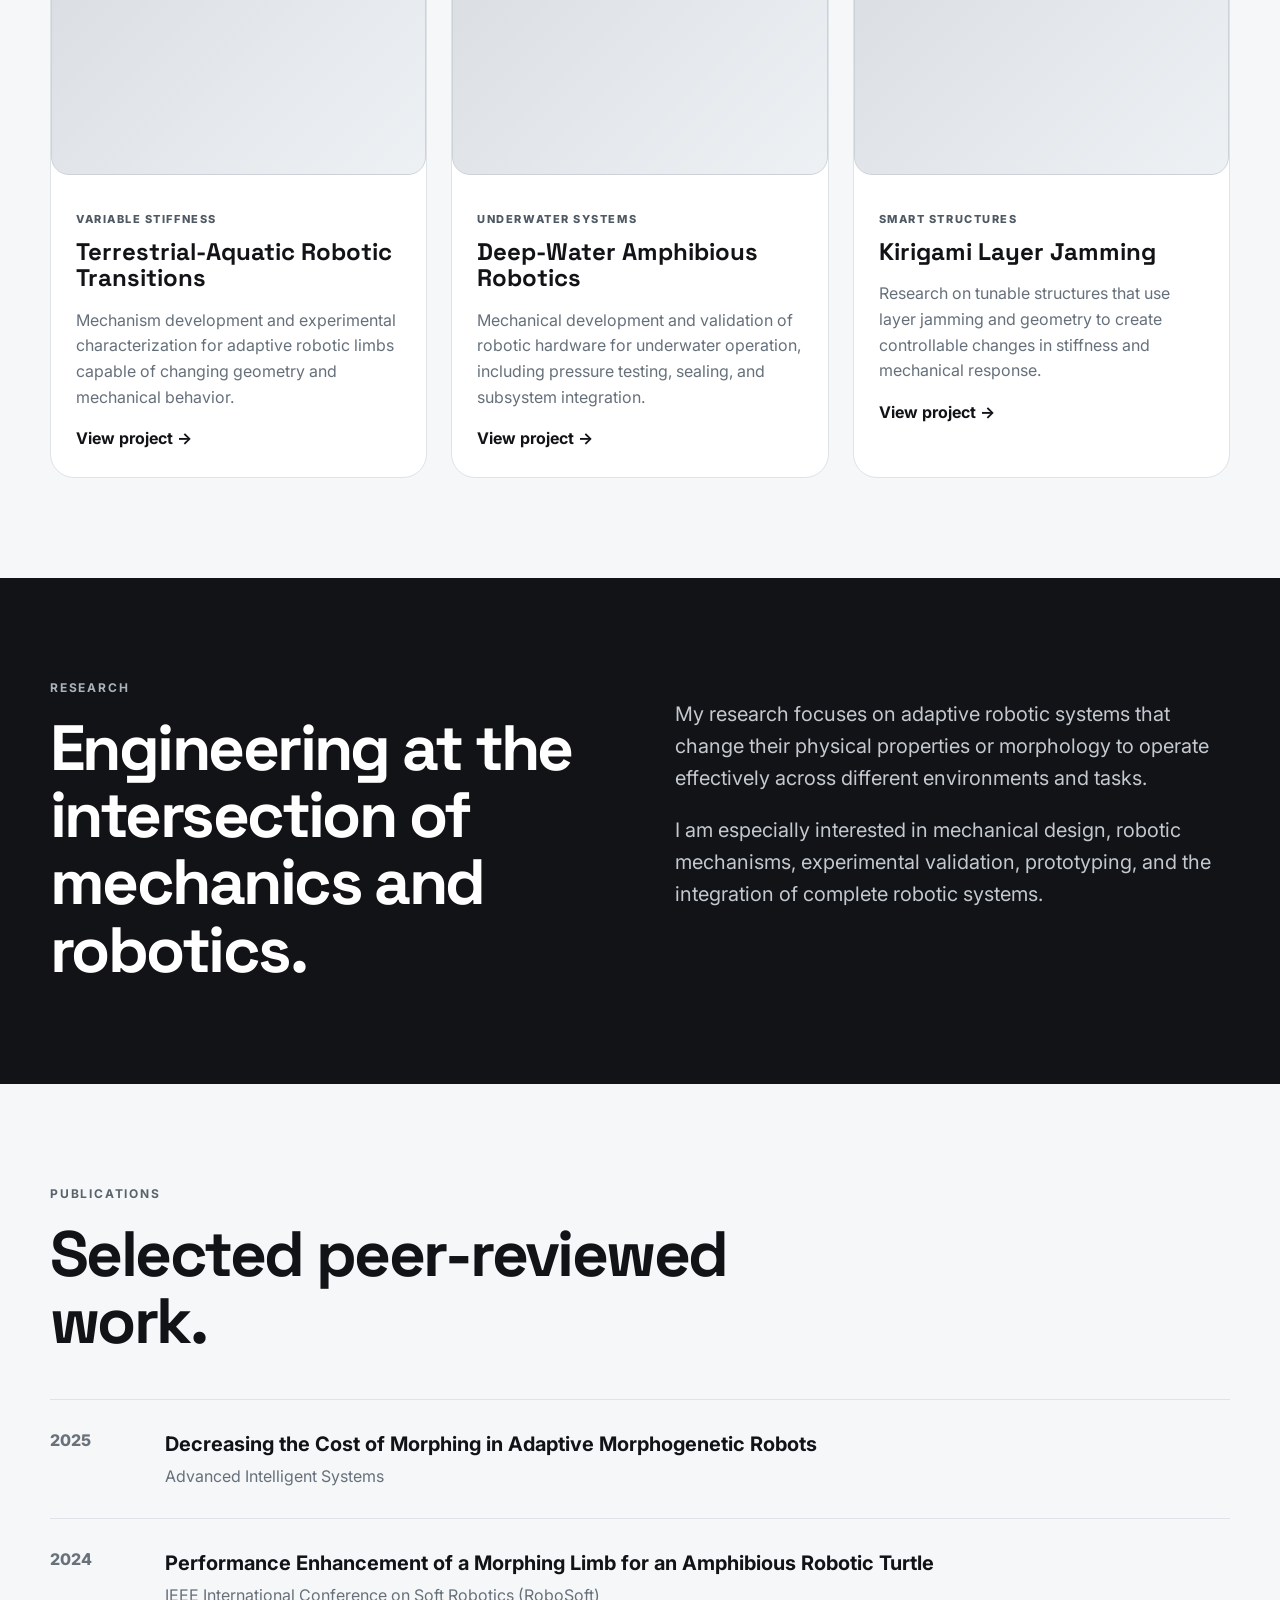
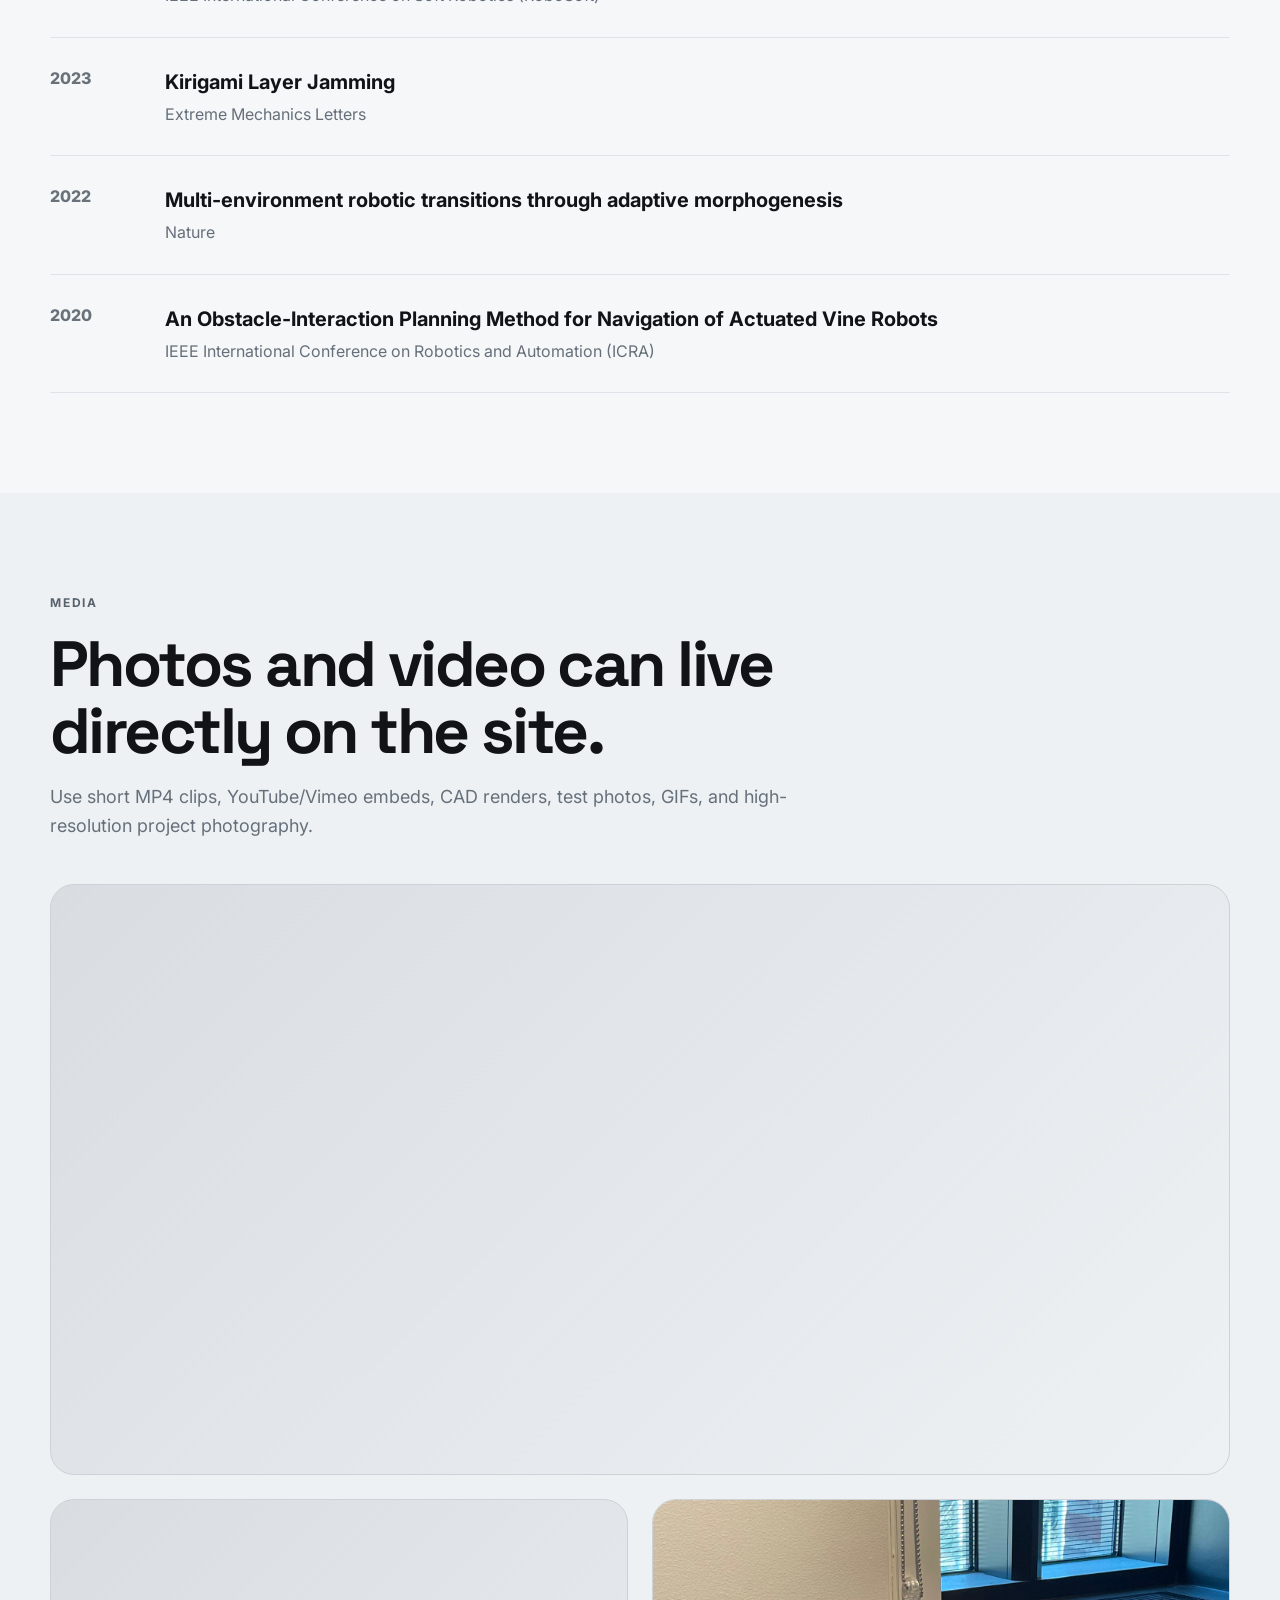
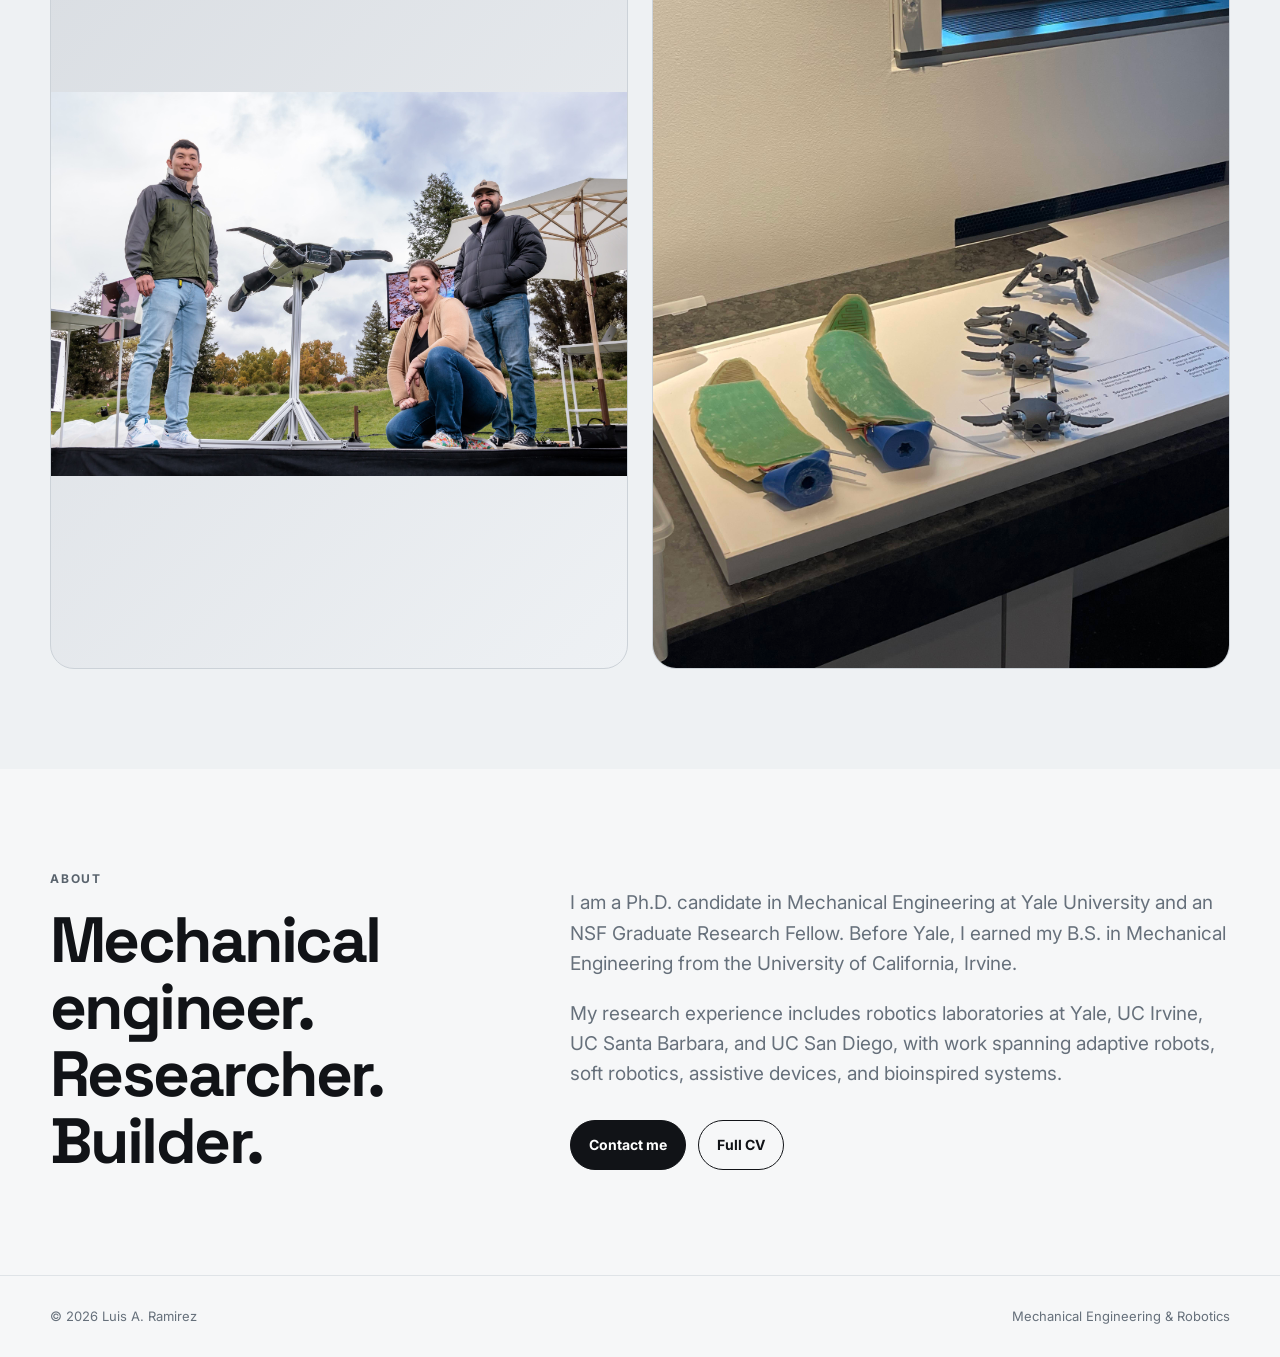
==== commit d50199a7: "Show full media photos" ====
--- a/index.html
+++ b/index.html
@@ -159,10 +159,10 @@
             </video>
           </div>
           <div class="media-placeholder">
-            <img src="assets/images/MARS.jpeg" alt="MARS project team with an adaptive robotic turtle" loading="lazy" style="width:100%;height:100%;min-height:360px;object-fit:cover;">
+            <img src="assets/images/MARS.jpeg" alt="MARS project team with an adaptive robotic turtle" loading="lazy" style="width:100%;height:100%;min-height:360px;object-fit:contain;">
           </div>
           <div class="media-placeholder">
-            <img src="assets/images/museum.jpg" alt="Bio-inspired robotic prototypes displayed in a museum" loading="lazy" style="width:100%;height:100%;min-height:360px;object-fit:cover;object-position:center 65%;">
+            <img src="assets/images/museum.jpg" alt="Bio-inspired robotic prototypes displayed in a museum" loading="lazy" style="width:100%;height:100%;min-height:360px;object-fit:contain;">
           </div>
         </div>
       </div>
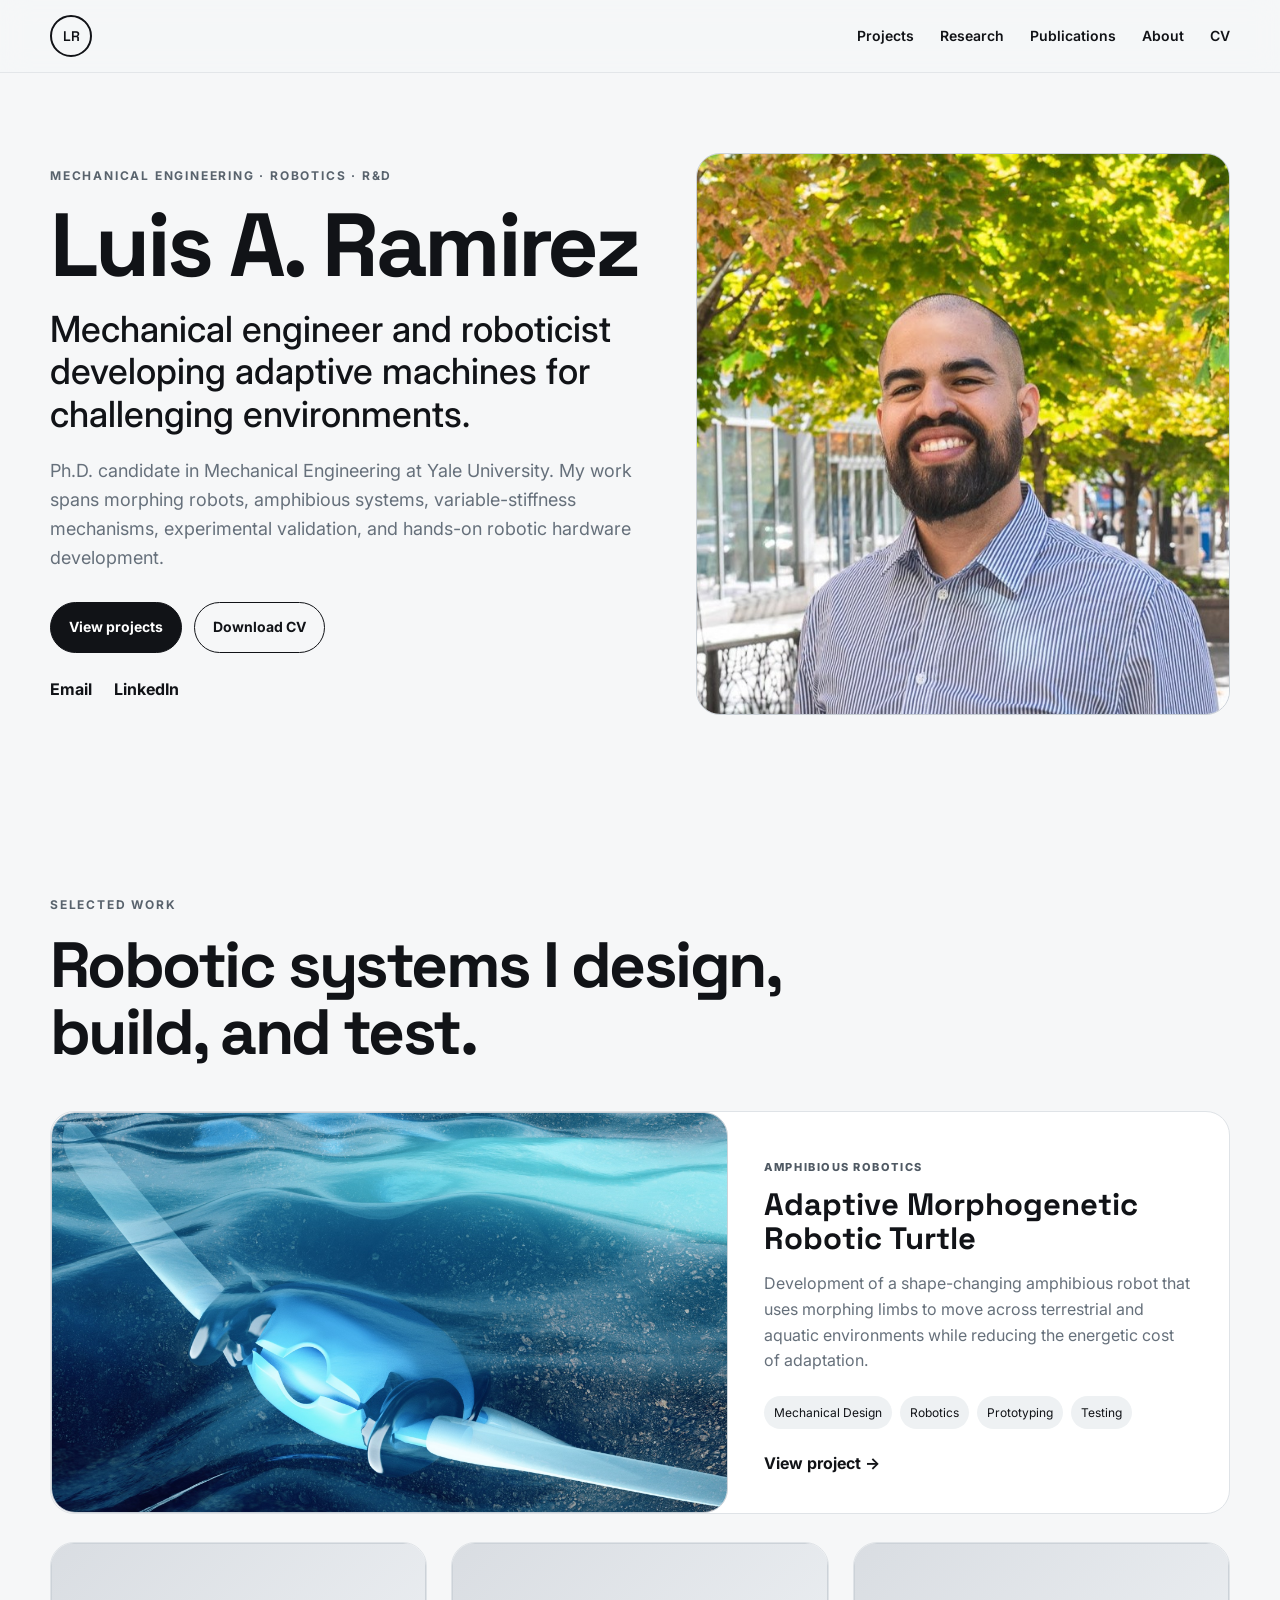
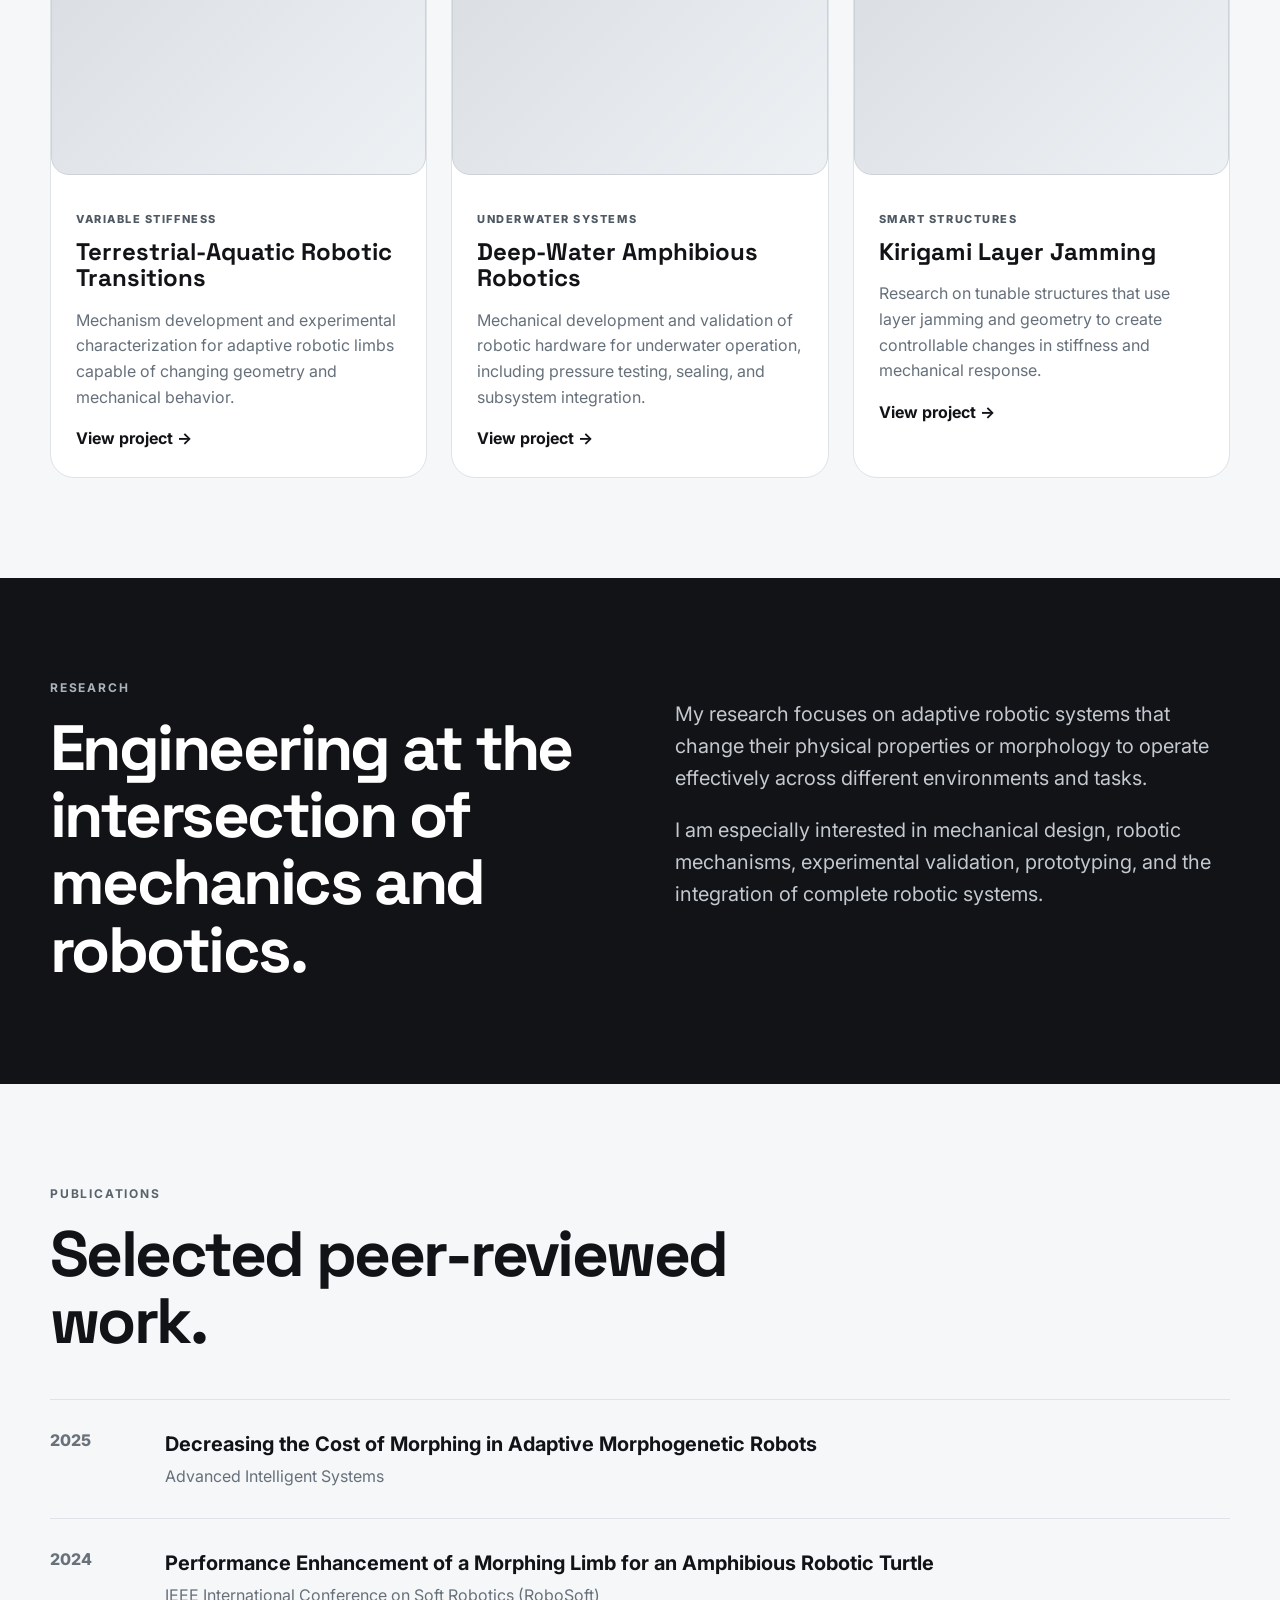
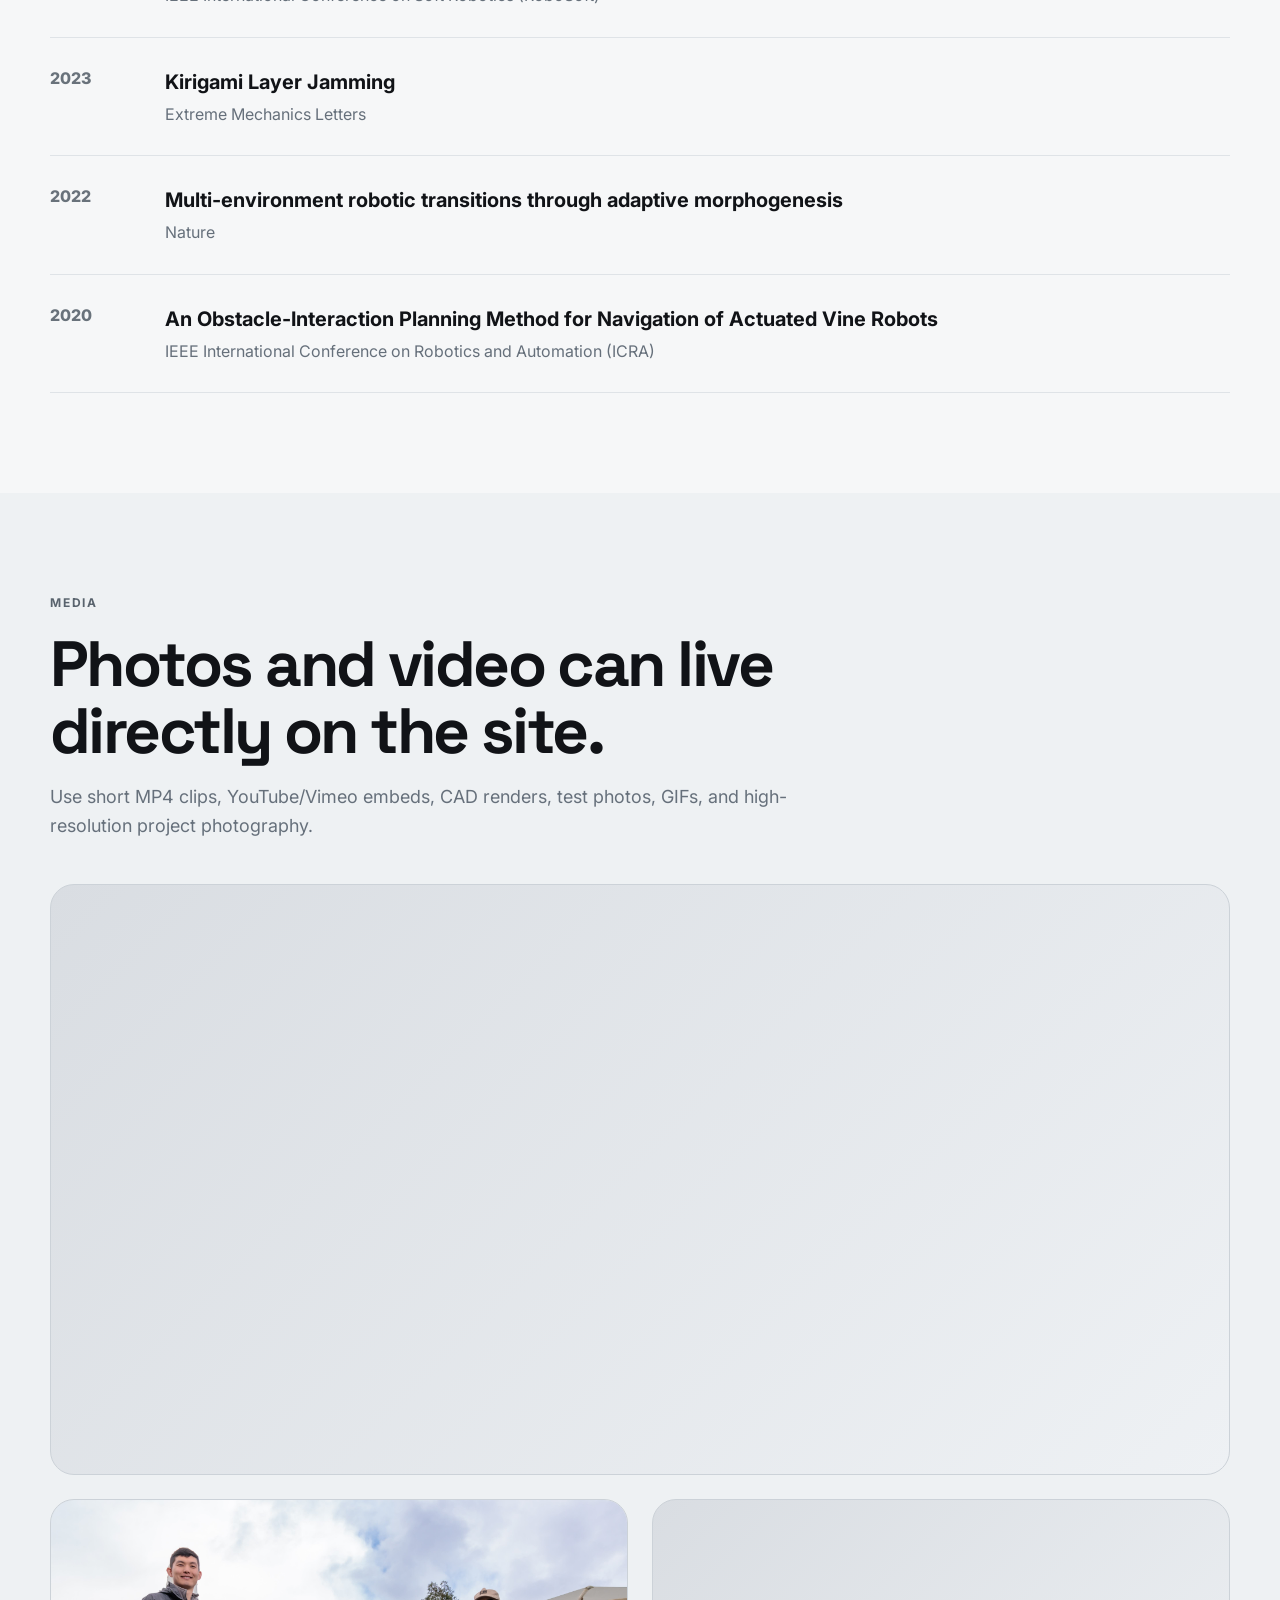
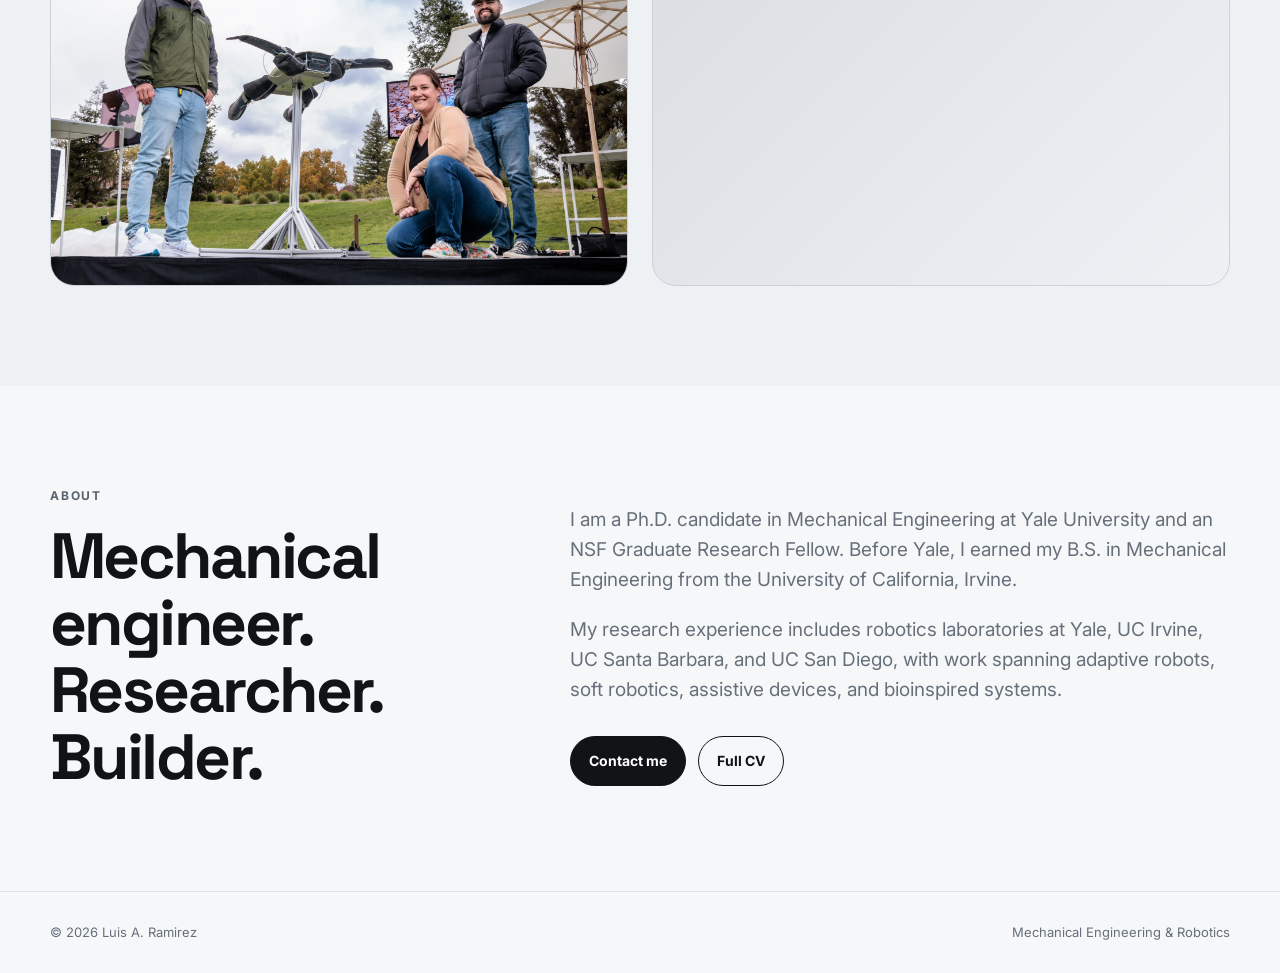
==== commit ba7f4d55: "Add crawling JART media video" ====
--- a/index.html
+++ b/index.html
@@ -162,7 +162,10 @@
             <img src="assets/images/MARS.jpeg" alt="MARS project team with an adaptive robotic turtle" loading="lazy" style="width:100%;height:100%;min-height:360px;object-fit:contain;">
           </div>
           <div class="media-placeholder">
-            <img src="assets/images/museum.jpg" alt="Bio-inspired robotic prototypes displayed in a museum" loading="lazy" style="width:100%;height:100%;min-height:360px;object-fit:contain;">
+            <video autoplay muted loop playsinline preload="metadata" style="width:100%;height:100%;min-height:360px;object-fit:cover;">
+              <source src="assets/videos/crawlingjart.mp4" type="video/mp4">
+              Your browser does not support the video tag.
+            </video>
           </div>
         </div>
       </div>
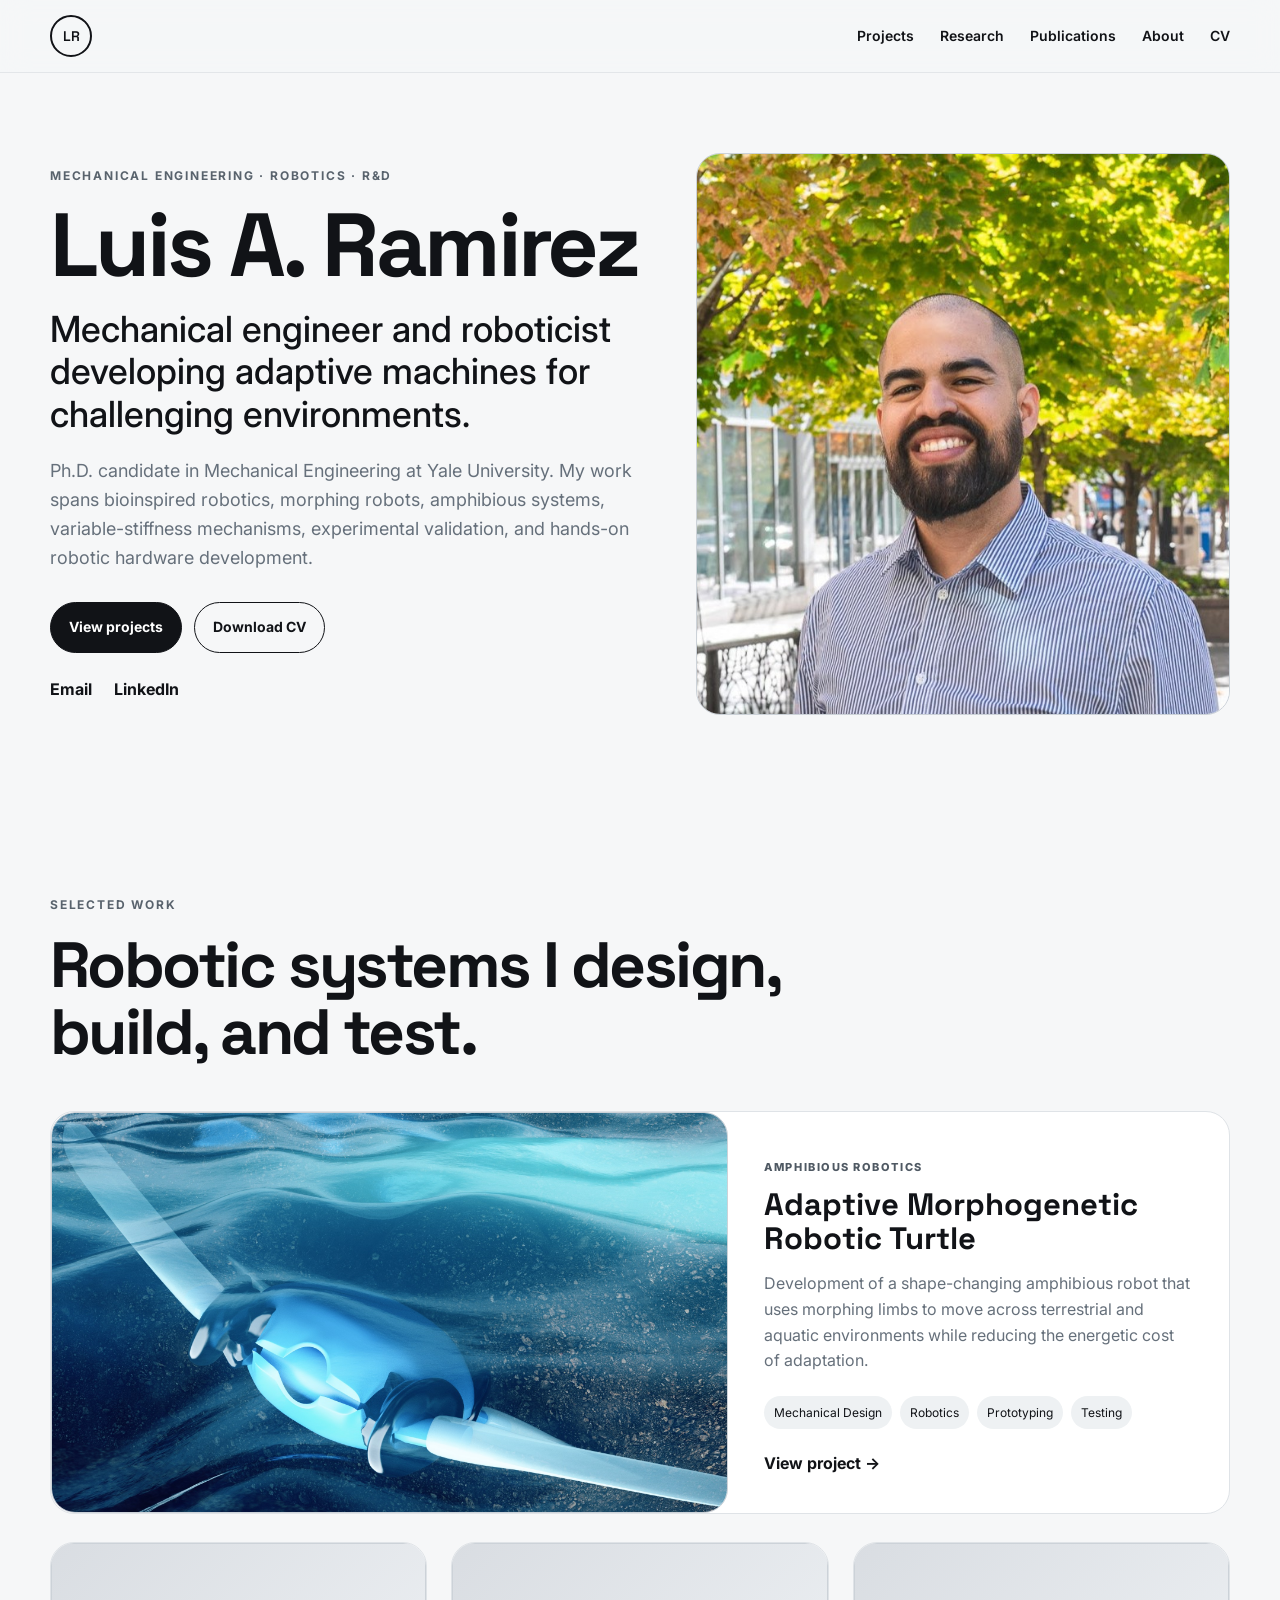
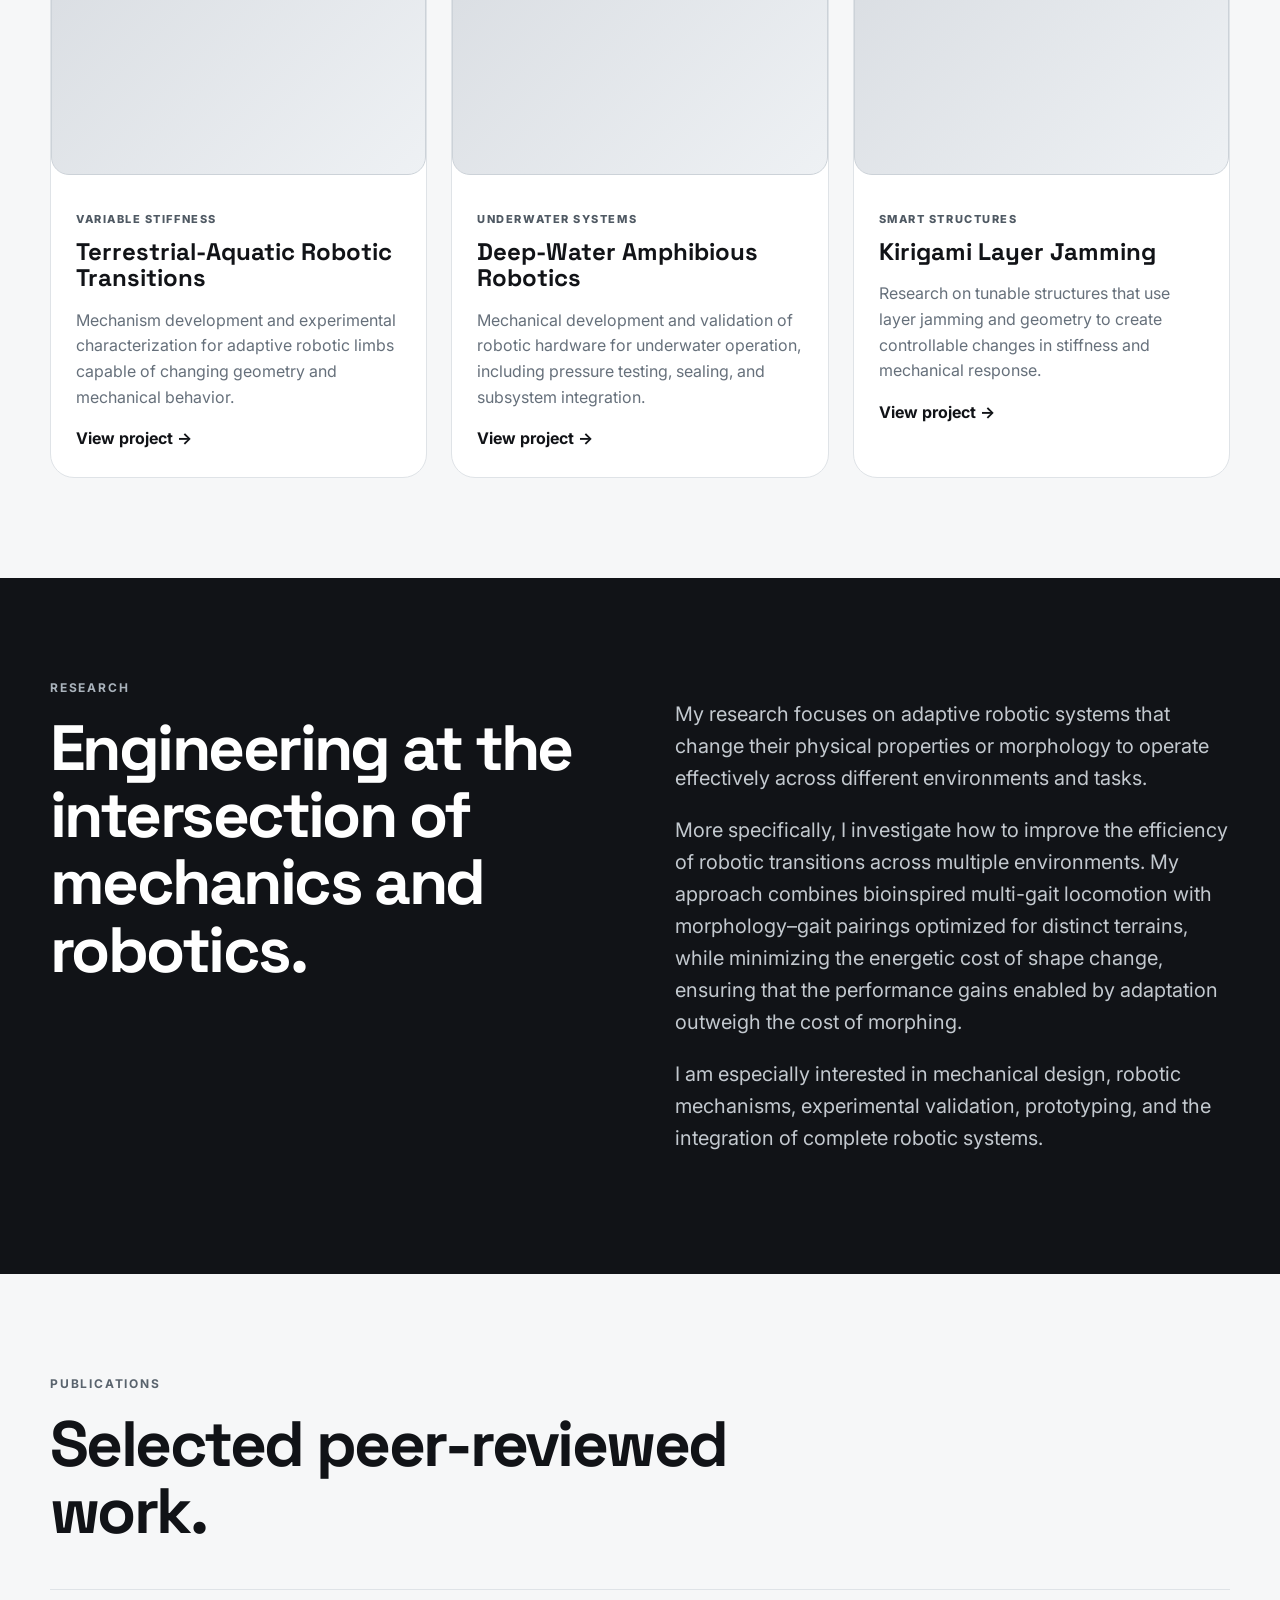
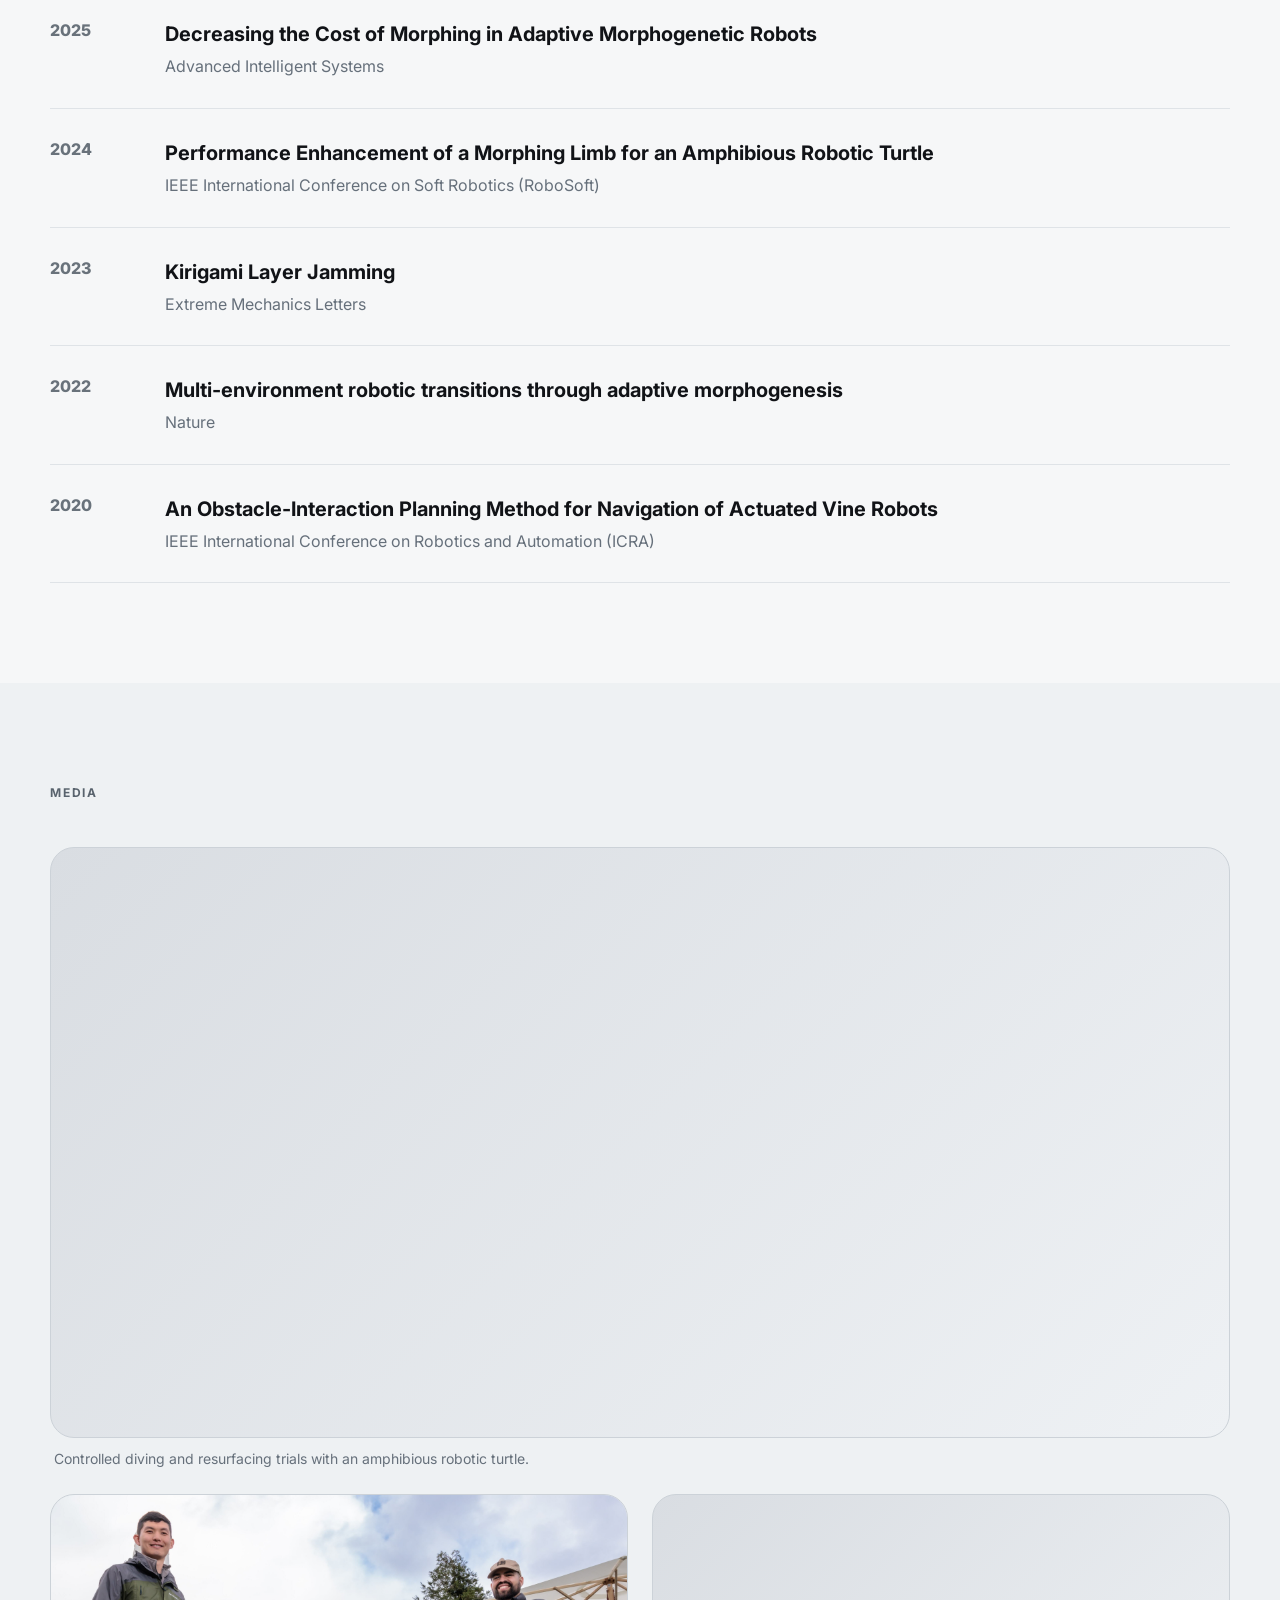
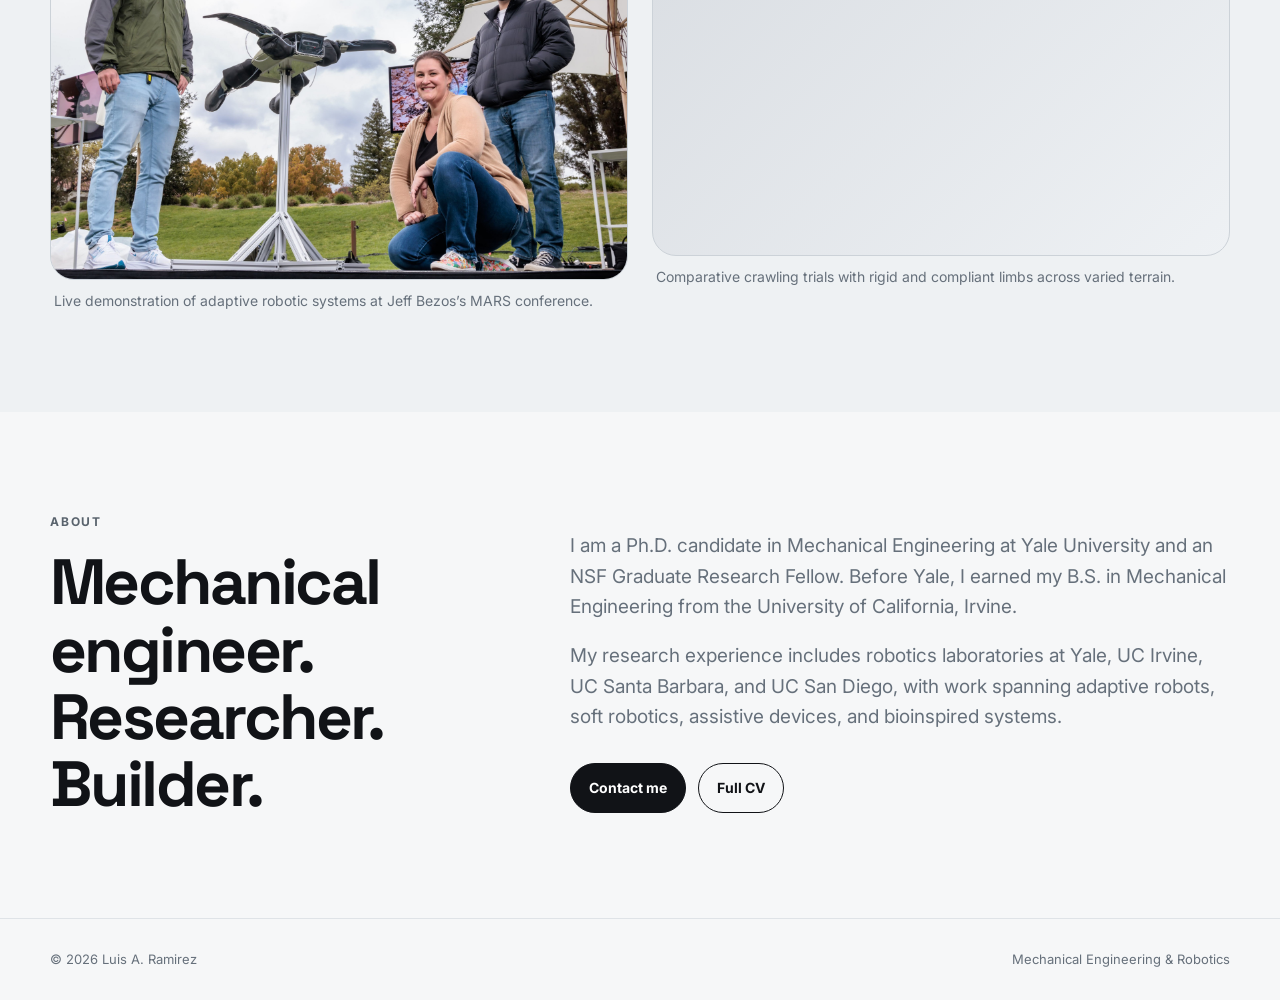
==== commit 9d022bde: "Update research text and media section" ====
--- a/index.html
+++ b/index.html
@@ -30,7 +30,7 @@
         <p class="eyebrow">MECHANICAL ENGINEERING · ROBOTICS · R&D</p>
         <h1>Luis A. Ramirez</h1>
         <p class="hero-subtitle">Mechanical engineer and roboticist developing adaptive machines for challenging environments.</p>
-        <p class="hero-body">Ph.D. candidate in Mechanical Engineering at Yale University. My work spans morphing robots, amphibious systems, variable-stiffness mechanisms, experimental validation, and hands-on robotic hardware development.</p>
+        <p class="hero-body">Ph.D. candidate in Mechanical Engineering at Yale University. My work spans bioinspired robotics, morphing robots, amphibious systems, variable-stiffness mechanisms, experimental validation, and hands-on robotic hardware development.</p>
         <div class="hero-actions">
           <a class="button primary" href="#projects">View projects</a>
           <a class="button secondary" href="Luis_Ramirez_CV.pdf" target="_blank" rel="noopener">Download CV</a>
@@ -125,6 +125,7 @@
         </div>
         <div class="research-copy">
           <p>My research focuses on adaptive robotic systems that change their physical properties or morphology to operate effectively across different environments and tasks.</p>
+          <p>More specifically, I investigate how to improve the efficiency of robotic transitions across multiple environments. My approach combines bioinspired multi-gait locomotion with morphology–gait pairings optimized for distinct terrains, while minimizing the energetic cost of shape change, ensuring that the performance gains enabled by adaptation outweigh the cost of morphing.</p>
           <p>I am especially interested in mechanical design, robotic mechanisms, experimental validation, prototyping, and the integration of complete robotic systems.</p>
         </div>
       </div>
@@ -148,25 +149,32 @@
       <div class="container">
         <div class="section-heading">
           <p class="eyebrow">MEDIA</p>
-          <h2>Photos and video can live directly on the site.</h2>
-          <p class="section-intro">Use short MP4 clips, YouTube/Vimeo embeds, CAD renders, test photos, GIFs, and high-resolution project photography.</p>
         </div>
         <div class="media-grid">
-          <div class="media-placeholder wide">
-            <video autoplay muted loop playsinline preload="metadata" style="width:100%;height:100%;min-height:360px;object-fit:cover;">
-              <source src="assets/videos/5x_diving_return_single_view.mp4" type="video/mp4">
-              Your browser does not support the video tag.
-            </video>
-          </div>
-          <div class="media-placeholder">
-            <img src="assets/images/MARS.jpeg" alt="MARS project team with an adaptive robotic turtle" loading="lazy" style="width:100%;height:100%;min-height:360px;object-fit:contain;">
-          </div>
-          <div class="media-placeholder">
-            <video autoplay muted loop playsinline preload="metadata" style="width:100%;height:100%;min-height:360px;object-fit:cover;">
-              <source src="assets/videos/crawlingjart.mp4" type="video/mp4">
-              Your browser does not support the video tag.
-            </video>
-          </div>
+          <figure class="media-item wide">
+            <div class="media-placeholder">
+              <video autoplay muted loop playsinline preload="metadata" style="width:100%;height:100%;min-height:360px;object-fit:cover;">
+                <source src="assets/videos/5x_diving_return_single_view.mp4" type="video/mp4">
+                Your browser does not support the video tag.
+              </video>
+            </div>
+            <figcaption>Controlled diving and resurfacing trials with an amphibious robotic turtle.</figcaption>
+          </figure>
+          <figure class="media-item">
+            <div class="media-placeholder">
+              <img src="assets/images/MARS.jpeg" alt="MARS project team with an adaptive robotic turtle" loading="lazy" style="width:100%;height:100%;min-height:360px;object-fit:contain;">
+            </div>
+            <figcaption>Live demonstration of adaptive robotic systems at Jeff Bezos’s MARS conference.</figcaption>
+          </figure>
+          <figure class="media-item">
+            <div class="media-placeholder">
+              <video autoplay muted loop playsinline preload="metadata" style="width:100%;height:100%;min-height:360px;object-fit:cover;">
+                <source src="assets/videos/crawlingjart.mp4" type="video/mp4">
+                Your browser does not support the video tag.
+              </video>
+            </div>
+            <figcaption>Comparative crawling trials with rigid and compliant limbs across varied terrain.</figcaption>
+          </figure>
         </div>
       </div>
     </section>
--- a/styles.css
+++ b/styles.css
@@ -1,2 +1,2 @@
 :root{--bg:#f6f7f8;--ink:#111317;--muted:#66707b;--line:#dfe3e7;--panel:#fff;--dark:#111317;--max:1180px;--radius:24px}
-*{box-sizing:border-box}html{scroll-behavior:smooth}body{margin:0;background:var(--bg);color:var(--ink);font-family:Inter,system-ui,sans-serif;line-height:1.6}.container{width:min(var(--max),calc(100% - 40px));margin:auto}.nav-wrap{position:sticky;top:0;z-index:20;background:rgba(246,247,248,.9);backdrop-filter:blur(14px);border-bottom:1px solid rgba(223,227,231,.8)}.nav{height:72px;display:flex;align-items:center;justify-content:space-between}.brand{font:700 22px 'Space Grotesk',sans-serif;text-decoration:none;color:var(--ink);border:2px solid var(--ink);width:42px;height:42px;border-radius:50%;display:grid;place-items:center}.nav-links{display:flex;gap:26px}.nav a{color:var(--ink);text-decoration:none;font-weight:600;font-size:14px}.hero{min-height:78vh;padding:80px 0;display:grid;grid-template-columns:1.05fr .95fr;gap:56px;align-items:center}.eyebrow{font-size:12px;font-weight:700;letter-spacing:.15em;color:#59636d;margin:0 0 18px}.hero h1,.section h2{font-family:'Space Grotesk',sans-serif;letter-spacing:-.04em}.hero h1{font-size:clamp(52px,7vw,92px);line-height:.95;margin:0 0 20px}.hero-subtitle{font-size:clamp(23px,3vw,36px);line-height:1.18;font-weight:500;margin:0 0 22px}.hero-body{font-size:18px;color:var(--muted);max-width:720px}.hero-actions,.about-actions{display:flex;gap:12px;margin-top:30px;flex-wrap:wrap}.button{padding:13px 18px;border-radius:999px;text-decoration:none;font-weight:700;font-size:14px;border:1px solid var(--ink)}.primary{background:var(--ink);color:#fff}.secondary{color:var(--ink);background:transparent}.social-row{display:flex;gap:22px;margin-top:24px}.social-row a,.text-link{color:var(--ink);font-weight:700;text-decoration:none}.media-placeholder{background:linear-gradient(135deg,#d9dde2,#eef1f4);border:1px solid #ccd2d8;border-radius:var(--radius);min-height:360px;display:grid;place-items:center;text-align:center;color:#5f6872;overflow:hidden}.media-placeholder div{display:grid;gap:8px}.media-placeholder span{font-weight:800;font-size:13px;letter-spacing:.13em}.media-placeholder small{font-size:13px}.tall{min-height:560px}.small{min-height:230px;border-radius:18px}.wide{grid-column:span 2}.section{padding:100px 0}.section-heading{max-width:760px;margin-bottom:44px}.section h2{font-size:clamp(36px,5vw,64px);line-height:1.05;margin:0}.section-intro{font-size:18px;color:var(--muted)}.project-card{background:var(--panel);border:1px solid var(--line);border-radius:var(--radius);overflow:hidden}.featured{display:grid;grid-template-columns:1.15fr .85fr;margin-bottom:28px}.project-copy{padding:36px}.project-copy h3{font-family:'Space Grotesk',sans-serif;font-size:31px;line-height:1.1;margin:0 0 15px}.project-copy p{color:var(--muted)}.project-kicker{font-size:11px!important;font-weight:800;letter-spacing:.14em;color:#4f5963!important}.tag-row{display:flex;gap:8px;flex-wrap:wrap;margin:22px 0}.tag-row span{font-size:12px;background:#eef1f3;padding:7px 10px;border-radius:999px}.project-grid{display:grid;grid-template-columns:repeat(3,1fr);gap:24px}.compact .project-copy{padding:25px}.compact .project-copy h3{font-size:24px}.section-dark{background:var(--dark);color:#fff}.split{display:grid;grid-template-columns:1fr 1fr;gap:70px}.section-dark .eyebrow{color:#aab3bc}.research-copy{font-size:20px;color:#c3c9cf}.pub-list{border-top:1px solid var(--line)}.pub{display:grid;grid-template-columns:90px 1fr;gap:25px;padding:28px 0;border-bottom:1px solid var(--line)}.pub>span{font-weight:800;color:#69727b}.pub h3{font-size:20px;margin:0 0 4px}.pub p{margin:0;color:var(--muted)}.media-section{background:#eef1f3}.media-grid{display:grid;grid-template-columns:repeat(2,1fr);gap:24px}.about-grid{display:grid;grid-template-columns:.8fr 1.2fr;gap:80px}.about-copy{font-size:19px;color:var(--muted)}footer{border-top:1px solid var(--line);padding:30px 0}.footer-inner{display:flex;justify-content:space-between;color:var(--muted);font-size:13px}@media(max-width:900px){.nav-links{gap:14px}.nav-links a:nth-child(3),.nav-links a:nth-child(4){display:none}.hero,.featured,.split,.about-grid{grid-template-columns:1fr}.hero{padding-top:50px}.tall{min-height:420px}.project-grid{grid-template-columns:1fr}.wide{grid-column:auto}.media-grid{grid-template-columns:1fr}}@media(max-width:560px){.container{width:min(var(--max),calc(100% - 24px))}.nav{height:64px}.nav-links{gap:10px}.nav a{font-size:12px}.hero{padding:46px 0}.hero h1{font-size:52px}.section{padding:72px 0}.project-copy{padding:24px}.media-placeholder{min-height:260px}.pub{grid-template-columns:60px 1fr}.footer-inner{flex-direction:column;gap:6px}}
+*{box-sizing:border-box}html{scroll-behavior:smooth}body{margin:0;background:var(--bg);color:var(--ink);font-family:Inter,system-ui,sans-serif;line-height:1.6}.container{width:min(var(--max),calc(100% - 40px));margin:auto}.nav-wrap{position:sticky;top:0;z-index:20;background:rgba(246,247,248,.9);backdrop-filter:blur(14px);border-bottom:1px solid rgba(223,227,231,.8)}.nav{height:72px;display:flex;align-items:center;justify-content:space-between}.brand{font:700 22px 'Space Grotesk',sans-serif;text-decoration:none;color:var(--ink);border:2px solid var(--ink);width:42px;height:42px;border-radius:50%;display:grid;place-items:center}.nav-links{display:flex;gap:26px}.nav a{color:var(--ink);text-decoration:none;font-weight:600;font-size:14px}.hero{min-height:78vh;padding:80px 0;display:grid;grid-template-columns:1.05fr .95fr;gap:56px;align-items:center}.eyebrow{font-size:12px;font-weight:700;letter-spacing:.15em;color:#59636d;margin:0 0 18px}.hero h1,.section h2{font-family:'Space Grotesk',sans-serif;letter-spacing:-.04em}.hero h1{font-size:clamp(52px,7vw,92px);line-height:.95;margin:0 0 20px}.hero-subtitle{font-size:clamp(23px,3vw,36px);line-height:1.18;font-weight:500;margin:0 0 22px}.hero-body{font-size:18px;color:var(--muted);max-width:720px}.hero-actions,.about-actions{display:flex;gap:12px;margin-top:30px;flex-wrap:wrap}.button{padding:13px 18px;border-radius:999px;text-decoration:none;font-weight:700;font-size:14px;border:1px solid var(--ink)}.primary{background:var(--ink);color:#fff}.secondary{color:var(--ink);background:transparent}.social-row{display:flex;gap:22px;margin-top:24px}.social-row a,.text-link{color:var(--ink);font-weight:700;text-decoration:none}.media-placeholder{background:linear-gradient(135deg,#d9dde2,#eef1f4);border:1px solid #ccd2d8;border-radius:var(--radius);min-height:360px;display:grid;place-items:center;text-align:center;color:#5f6872;overflow:hidden}.media-placeholder div{display:grid;gap:8px}.media-placeholder span{font-weight:800;font-size:13px;letter-spacing:.13em}.media-placeholder small{font-size:13px}.tall{min-height:560px}.small{min-height:230px;border-radius:18px}.wide{grid-column:span 2}.section{padding:100px 0}.section-heading{max-width:760px;margin-bottom:44px}.section h2{font-size:clamp(36px,5vw,64px);line-height:1.05;margin:0}.section-intro{font-size:18px;color:var(--muted)}.project-card{background:var(--panel);border:1px solid var(--line);border-radius:var(--radius);overflow:hidden}.featured{display:grid;grid-template-columns:1.15fr .85fr;margin-bottom:28px}.project-copy{padding:36px}.project-copy h3{font-family:'Space Grotesk',sans-serif;font-size:31px;line-height:1.1;margin:0 0 15px}.project-copy p{color:var(--muted)}.project-kicker{font-size:11px!important;font-weight:800;letter-spacing:.14em;color:#4f5963!important}.tag-row{display:flex;gap:8px;flex-wrap:wrap;margin:22px 0}.tag-row span{font-size:12px;background:#eef1f3;padding:7px 10px;border-radius:999px}.project-grid{display:grid;grid-template-columns:repeat(3,1fr);gap:24px}.compact .project-copy{padding:25px}.compact .project-copy h3{font-size:24px}.section-dark{background:var(--dark);color:#fff}.split{display:grid;grid-template-columns:1fr 1fr;gap:70px}.section-dark .eyebrow{color:#aab3bc}.research-copy{font-size:20px;color:#c3c9cf}.pub-list{border-top:1px solid var(--line)}.pub{display:grid;grid-template-columns:90px 1fr;gap:25px;padding:28px 0;border-bottom:1px solid var(--line)}.pub>span{font-weight:800;color:#69727b}.pub h3{font-size:20px;margin:0 0 4px}.pub p{margin:0;color:var(--muted)}.media-section{background:#eef1f3}.media-grid{display:grid;grid-template-columns:repeat(2,1fr);gap:24px}.media-item{margin:0}.media-item figcaption{margin:10px 4px 0;color:var(--muted);font-size:14px}.about-grid{display:grid;grid-template-columns:.8fr 1.2fr;gap:80px}.about-copy{font-size:19px;color:var(--muted)}footer{border-top:1px solid var(--line);padding:30px 0}.footer-inner{display:flex;justify-content:space-between;color:var(--muted);font-size:13px}@media(max-width:900px){.nav-links{gap:14px}.nav-links a:nth-child(3),.nav-links a:nth-child(4){display:none}.hero,.featured,.split,.about-grid{grid-template-columns:1fr}.hero{padding-top:50px}.tall{min-height:420px}.project-grid{grid-template-columns:1fr}.wide{grid-column:auto}.media-grid{grid-template-columns:1fr}}@media(max-width:560px){.container{width:min(var(--max),calc(100% - 24px))}.nav{height:64px}.nav-links{gap:10px}.nav a{font-size:12px}.hero{padding:46px 0}.hero h1{font-size:52px}.section{padding:72px 0}.project-copy{padding:24px}.media-placeholder{min-height:260px}.pub{grid-template-columns:60px 1fr}.footer-inner{flex-direction:column;gap:6px}}
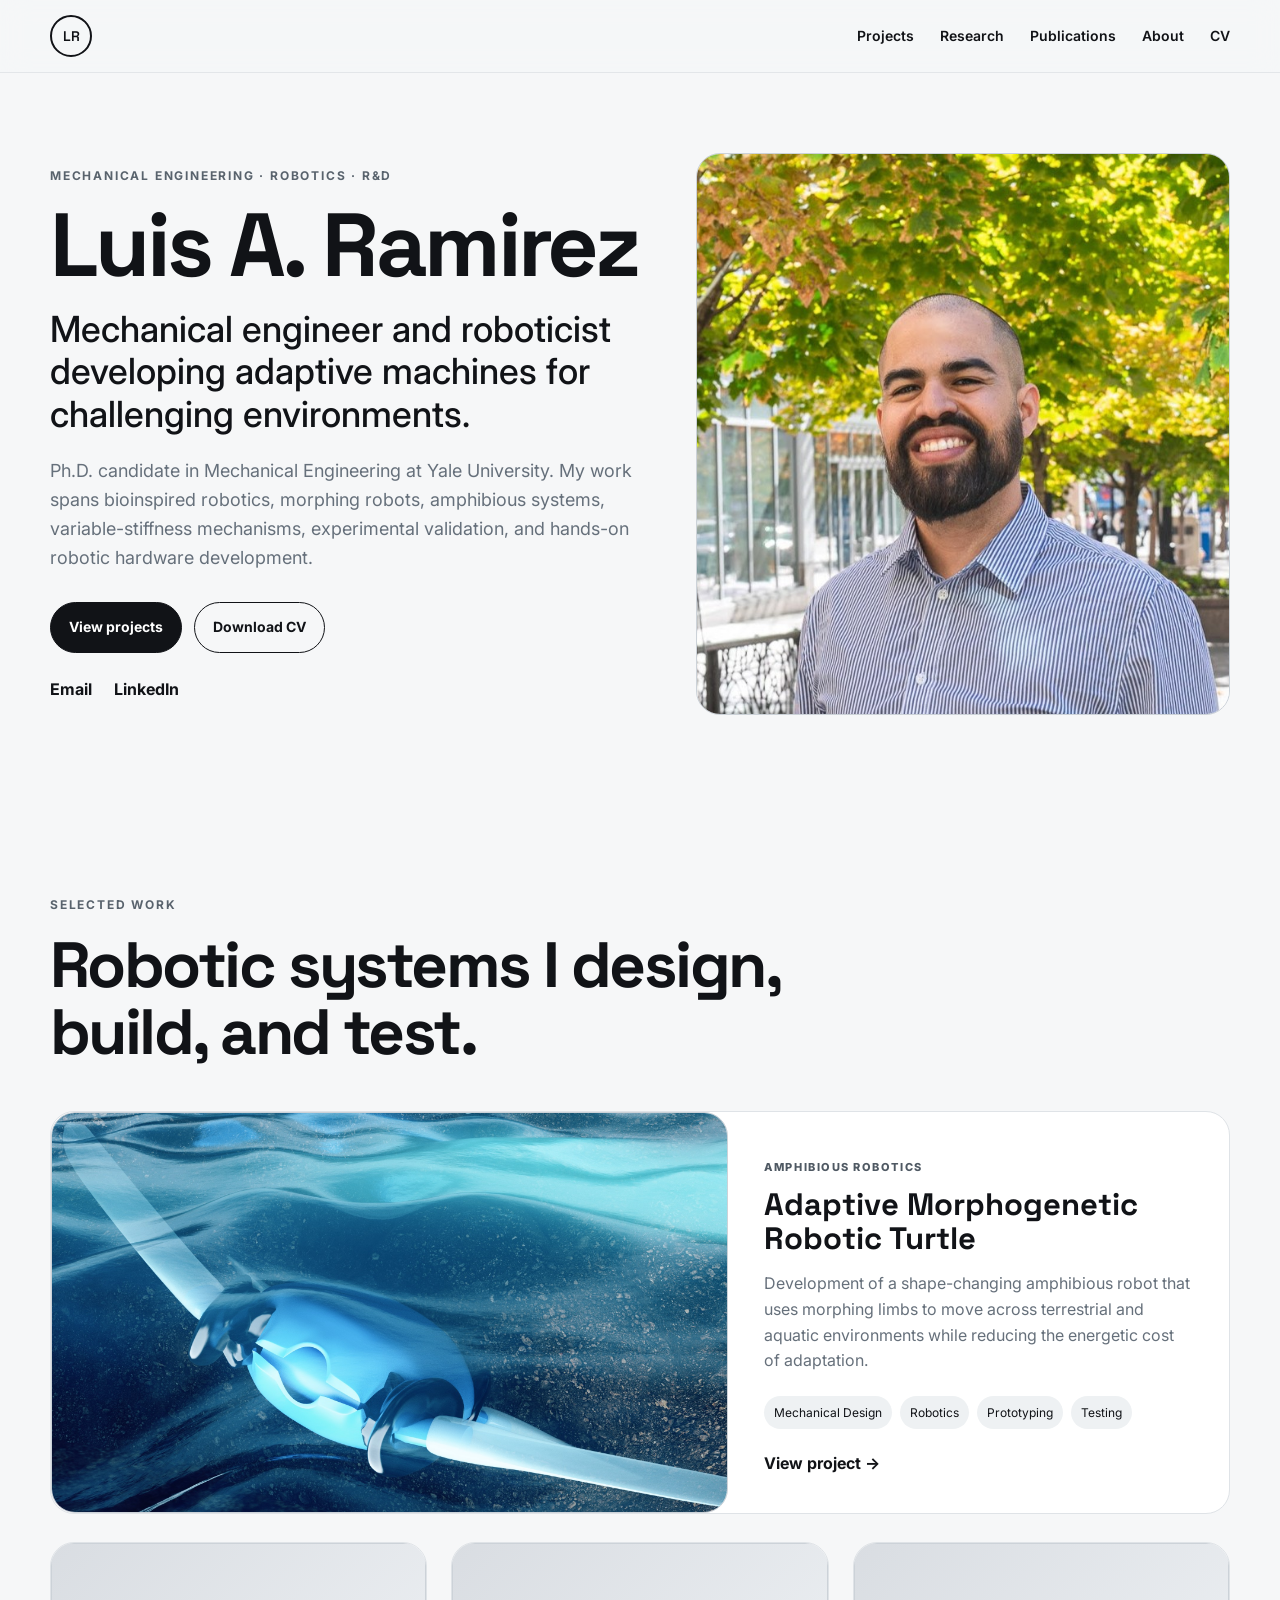
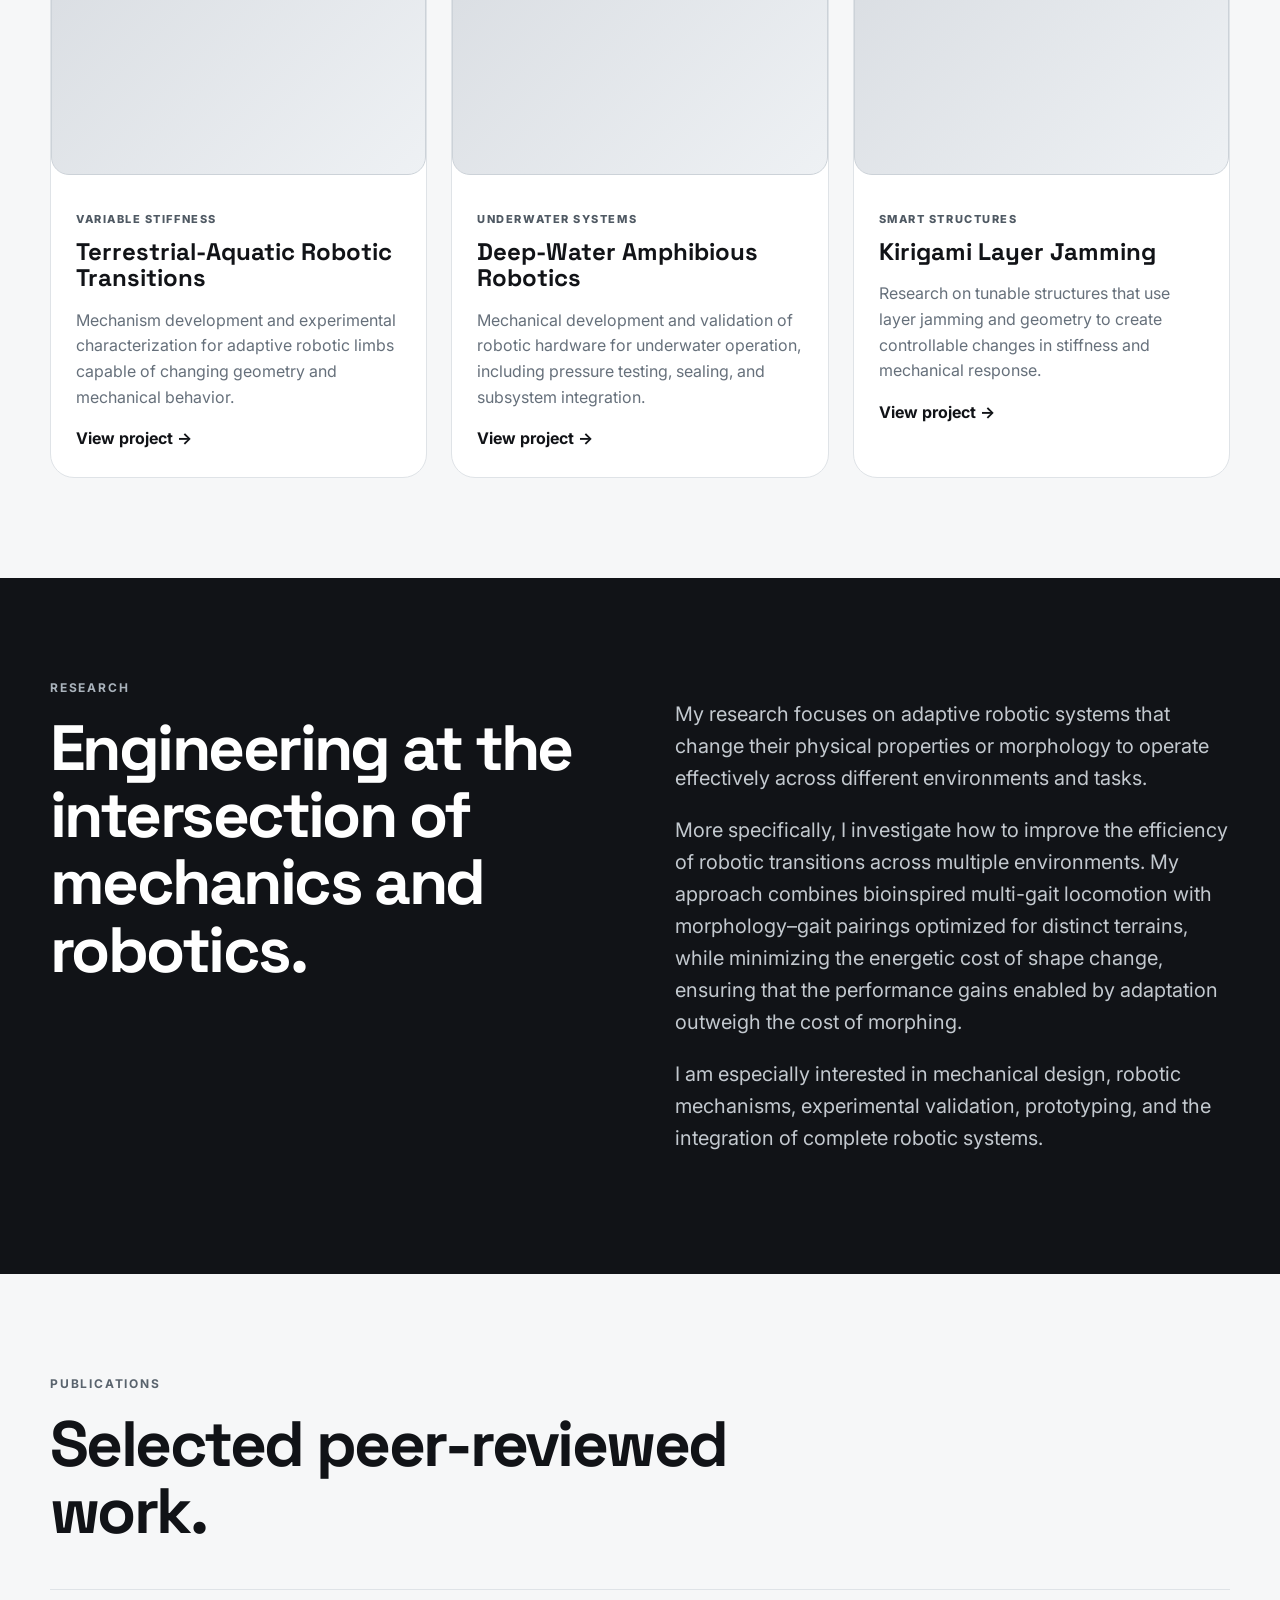
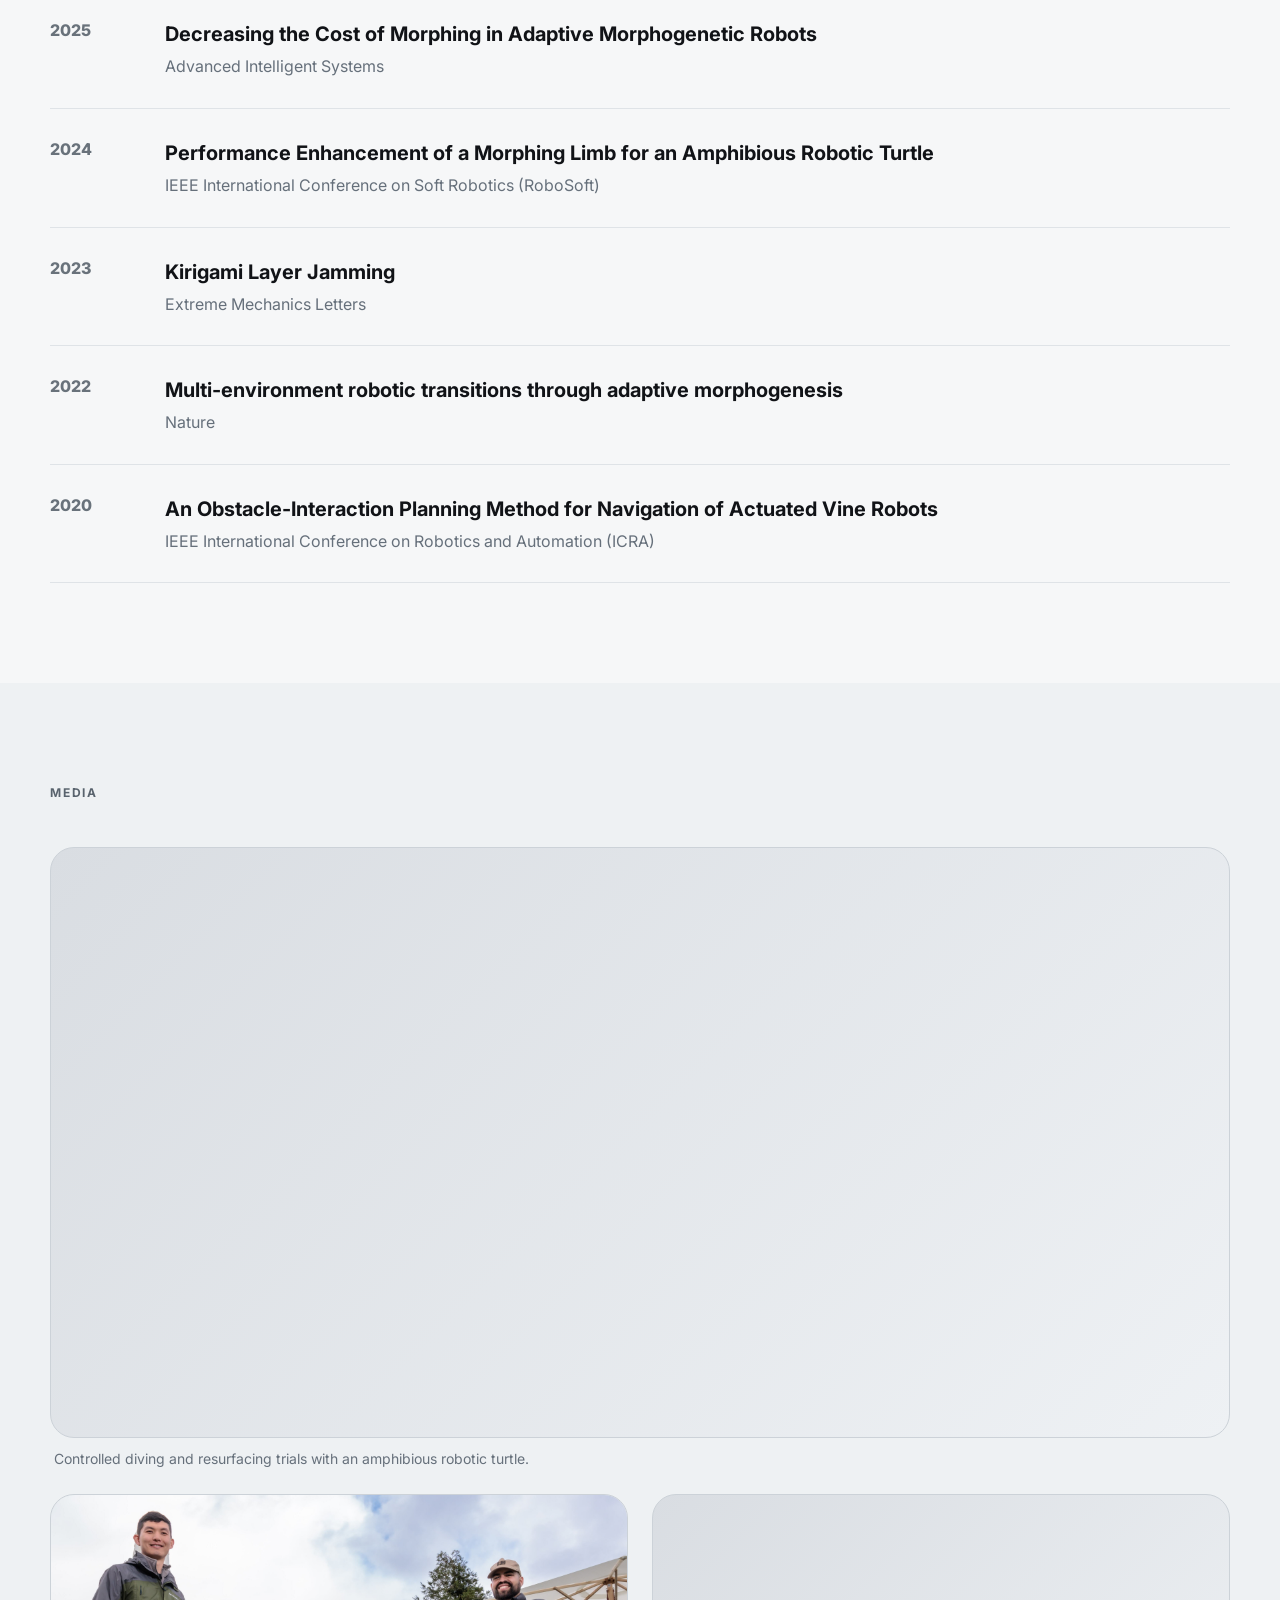
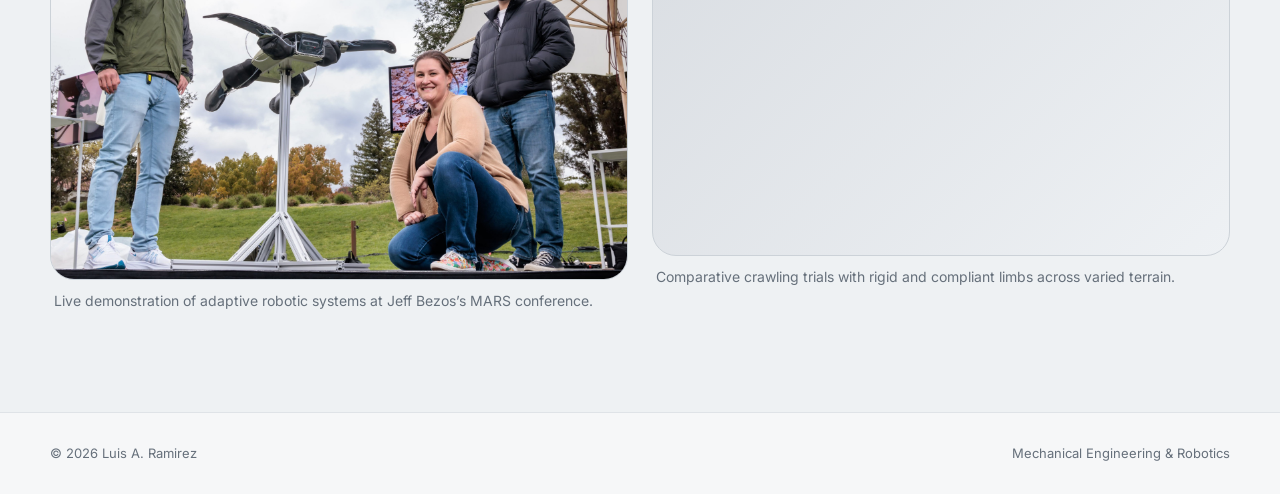
==== commit 4b203f01: "Add standalone about and hobbies page" ====
--- a/index.html
+++ b/index.html
@@ -9,6 +9,7 @@
   <link rel="preconnect" href="https://fonts.gstatic.com" crossorigin>
   <link href="https://fonts.googleapis.com/css2?family=Inter:wght@400;500;600;700&family=Space+Grotesk:wght@500;600;700&display=swap" rel="stylesheet">
   <link rel="stylesheet" href="styles.css" />
+  <link rel="stylesheet" href="nav.css" />
 </head>
 <body>
   <header class="nav-wrap">
@@ -18,7 +19,7 @@
         <a href="#projects">Projects</a>
         <a href="#research">Research</a>
         <a href="#publications">Publications</a>
-        <a href="#about">About</a>
+        <a href="about.html">About</a>
         <a href="Luis_Ramirez_CV.pdf" target="_blank" rel="noopener">CV</a>
       </div>
     </nav>
@@ -179,17 +180,6 @@
       </div>
     </section>
 
-    <section id="about" class="section container about-grid">
-      <div>
-        <p class="eyebrow">ABOUT</p>
-        <h2>Mechanical engineer. Researcher. Builder.</h2>
-      </div>
-      <div class="about-copy">
-        <p>I am a Ph.D. candidate in Mechanical Engineering at Yale University and an NSF Graduate Research Fellow. Before Yale, I earned my B.S. in Mechanical Engineering from the University of California, Irvine.</p>
-        <p>My research experience includes robotics laboratories at Yale, UC Irvine, UC Santa Barbara, and UC San Diego, with work spanning adaptive robots, soft robotics, assistive devices, and bioinspired systems.</p>
-        <div class="about-actions"><a class="button primary" href="mailto:luis.ramirez@yale.edu">Contact me</a><a class="button secondary" href="Luis_Ramirez_CV.pdf" target="_blank" rel="noopener">Full CV</a></div>
-      </div>
-    </section>
   </main>
 
   <footer>
--- a/nav.css
+++ b/nav.css
@@ -0,0 +1,10 @@
+.nav-links a[aria-current="page"] {
+  text-decoration: underline;
+  text-underline-offset: 6px;
+}
+
+@media (max-width: 900px) {
+  .nav-links a:nth-child(4) {
+    display: inline;
+  }
+}
